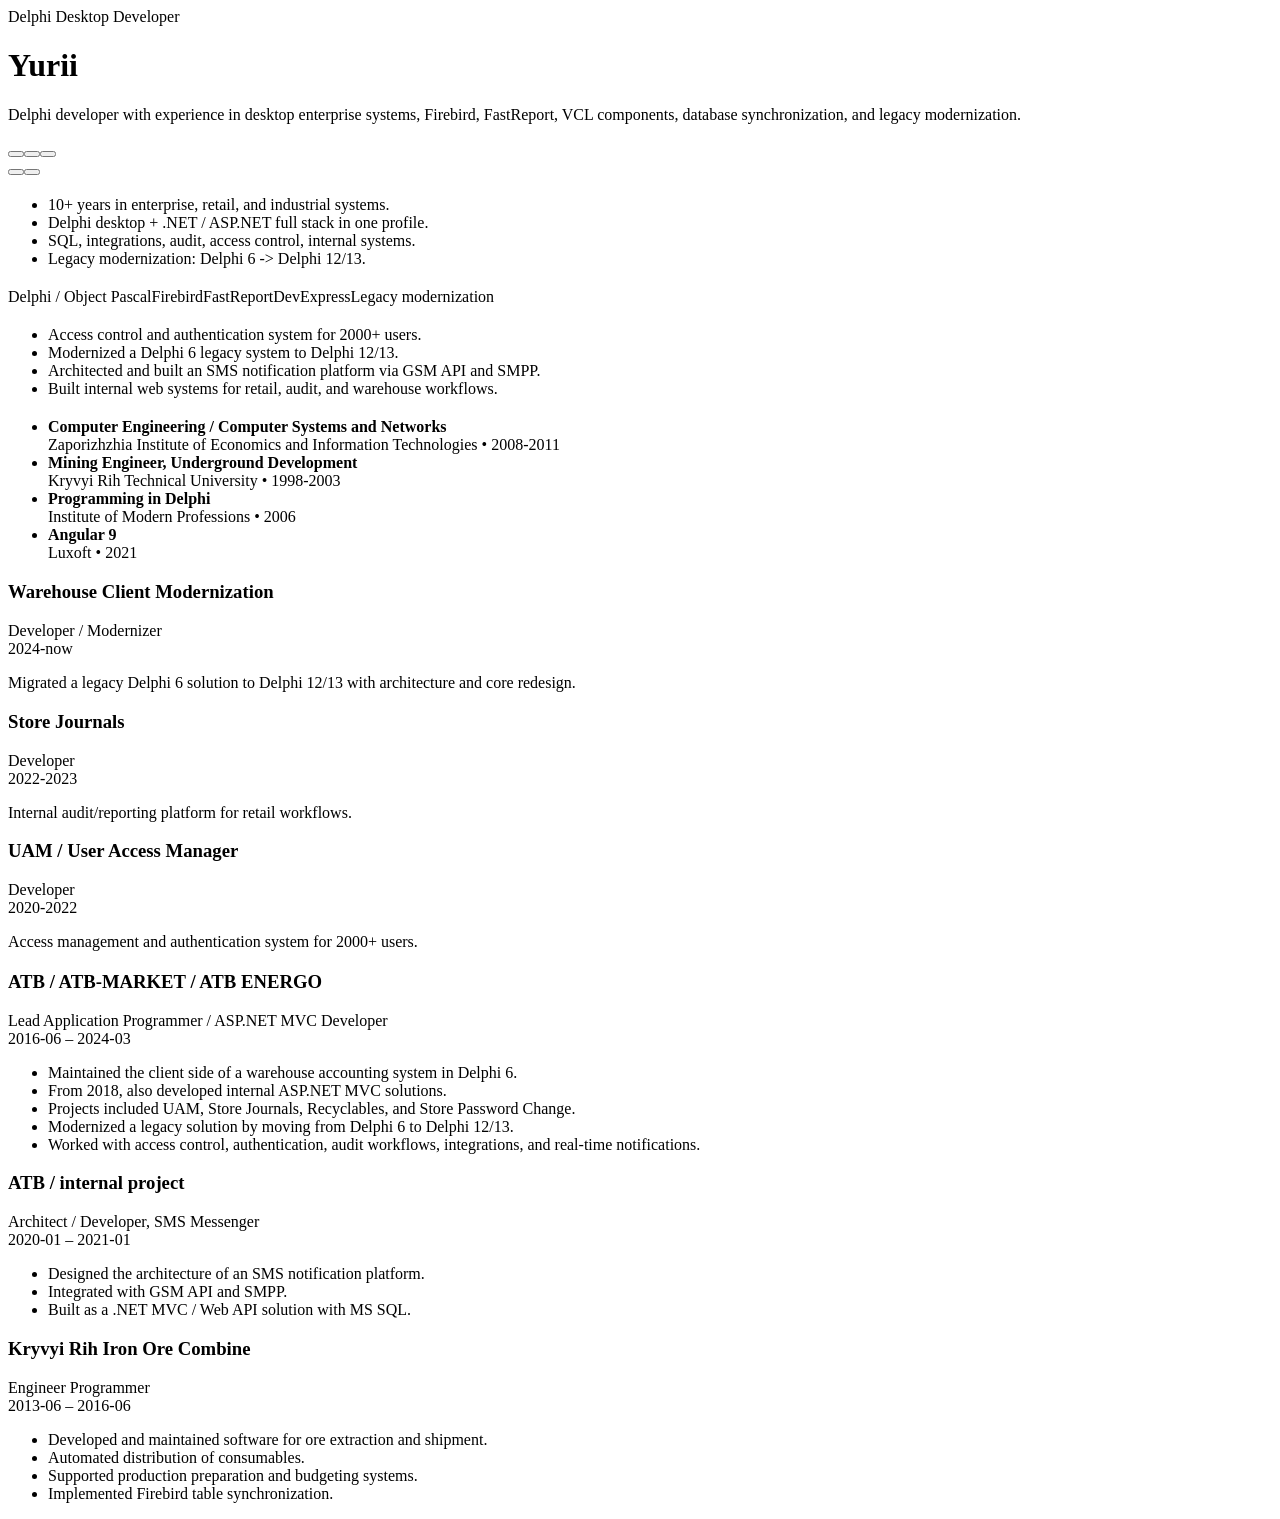
==== output/delphi/index.html @ 992f6698 "Add files via upload" ====
<!doctype html>
<html lang="en"><head><meta charset="utf-8"><meta name="viewport" content="width=device-width,initial-scale=1"><title>Yurii | Delphi Desktop Developer</title><link rel="stylesheet" href="../assets/css/site.css"></head>
<body data-target="delphi"><script>window.RESUME_DATA = {"profile": {"name": {"uk": "Юрій", "en": "Yurii"}, "titles": {"full": {"uk": "Full Stack / Enterprise Software Engineer", "en": "Full Stack / Enterprise Software Engineer"}, "dotnet": {"uk": ".NET / ASP.NET / Full Stack Developer", "en": ".NET / ASP.NET / Full Stack Developer"}, "delphi": {"uk": "Delphi Desktop Developer", "en": "Delphi Desktop Developer"}, "web": {"uk": "Full Stack / Software Engineer", "en": "Full Stack / Software Engineer"}}, "summary": {"full": {"uk": "Інженер ПЗ з сильним досвідом у Delphi, .NET, внутрішніх enterprise-системах, SQL, інтеграціях, модернізації legacy-коду та широкою кар'єрною історією в інженерних і виробничих ролях.", "en": "Software engineer with strong experience in Delphi, .NET, internal enterprise systems, SQL, integrations, legacy modernization, and a broader background across engineering and production roles."}, "dotnet": {"uk": ".NET / ASP.NET / full stack розробник з досвідом внутрішніх веб-систем, аутентифікації, доступів, audit-сценаріїв, real-time сповіщень, інтеграцій та enterprise backend-розробки.", "en": ".NET / ASP.NET / full stack developer with experience in internal web systems, authentication, access control, audit workflows, real-time notifications, integrations, and enterprise backend development."}, "delphi": {"uk": "Delphi-розробник з досвідом desktop enterprise-систем, Firebird, FastReport, VCL-компонентів, синхронізації БД та модернізації legacy-коду.", "en": "Delphi developer with experience in desktop enterprise systems, Firebird, FastReport, VCL components, database synchronization, and legacy modernization."}, "web": {"uk": "Full stack / software engineer з досвідом enterprise web і desktop систем, retail та industrial доменів, сильною SQL-базою, інтеграціями та modernize-підходом до legacy-архітектур.", "en": "Full stack / software engineer with experience in enterprise web and desktop systems, retail and industrial domains, strong SQL background, integrations, and a modernization-first approach to legacy architectures."}}, "sections": {"stack": {"uk": "Ключовий стек", "en": "Core stack"}, "strengths": {"uk": "Сильні сторони", "en": "Strengths"}, "summary_cards": {"uk": "Коротко", "en": "At a glance"}, "projects": {"uk": "Ключові проєкти", "en": "Key projects"}, "details": {"uk": "Деталі досвіду", "en": "Detailed experience"}, "education": {"uk": "Освіта", "en": "Education"}}, "ui": {"auto": {"uk": "Авто", "en": "Auto"}, "light": {"uk": "Світла", "en": "Light"}, "dark": {"uk": "Темна", "en": "Dark"}, "pdf": {"uk": "PDF", "en": "PDF"}, "word": {"uk": "Word", "en": "Word"}, "markdown": {"uk": "Markdown", "en": "Markdown"}, "full": {"uk": "Full", "en": "Full"}, "dotnet": {"uk": ".NET", "en": ".NET"}, "delphi": {"uk": "Delphi", "en": "Delphi"}, "web": {"uk": "Web", "en": "Web"}, "ua": {"uk": "Укр", "en": "UA"}, "en": {"uk": "Анг", "en": "EN"}, "details_anchor": {"uk": "Деталі нижче", "en": "Details below"}}}, "sections": {"stack": {"uk": "Ключовий стек", "en": "Core stack"}, "strengths": {"uk": "Сильні сторони", "en": "Strengths"}, "summary_cards": {"uk": "Коротко", "en": "At a glance"}, "projects": {"uk": "Ключові проєкти", "en": "Key projects"}, "details": {"uk": "Деталі досвіду", "en": "Detailed experience"}, "education": {"uk": "Освіта", "en": "Education"}}, "ui": {"auto": {"uk": "Авто", "en": "Auto"}, "light": {"uk": "Світла", "en": "Light"}, "dark": {"uk": "Темна", "en": "Dark"}, "pdf": {"uk": "PDF", "en": "PDF"}, "word": {"uk": "Word", "en": "Word"}, "markdown": {"uk": "Markdown", "en": "Markdown"}, "full": {"uk": "Full", "en": "Full"}, "dotnet": {"uk": ".NET", "en": ".NET"}, "delphi": {"uk": "Delphi", "en": "Delphi"}, "web": {"uk": "Web", "en": "Web"}, "ua": {"uk": "Укр", "en": "UA"}, "en": {"uk": "Анг", "en": "EN"}, "details_anchor": {"uk": "Деталі нижче", "en": "Details below"}}, "titleTextObj": {"uk": "Delphi Desktop Developer", "en": "Delphi Desktop Developer"}, "summaryTextObj": {"uk": "Delphi-розробник з досвідом desktop enterprise-систем, Firebird, FastReport, VCL-компонентів, синхронізації БД та модернізації legacy-коду.", "en": "Delphi developer with experience in desktop enterprise systems, Firebird, FastReport, VCL components, database synchronization, and legacy modernization."}};</script><script src="../assets/js/theme.js"></script><script src="../assets/js/i18n.js"></script>
<header class="wrap hero"><div class="hero-top"><div><div class="eyebrow" data-i18n-target-title>Delphi Desktop Developer</div><h1 data-i18n-name>Yurii</h1><p class="lead" data-i18n-summary>Delphi developer with experience in desktop enterprise systems, Firebird, FastReport, VCL components, database synchronization, and legacy modernization.</p></div><div class="controls"><div class="switch-row"><div class="mode-switch"><button data-theme-mode="auto"></button><button data-theme-mode="light"></button><button data-theme-mode="dark"></button></div><div class="lang-switch"><button data-lang="uk"></button><button data-lang="en"></button></div></div><div class="download-row"><a class="btn primary" href="./resume.pdf" data-i18n-btn-pdf></a><a class="btn" href="./resume.docx" data-i18n-btn-word></a><a class="btn" href="./resume.md" data-i18n-btn-markdown></a></div></div></div><nav class="profile-nav"><a href="../index.html" class="" data-i18n-nav-full></a><a href="../dotnet/index.html" class="" data-i18n-nav-dotnet></a><a href="../delphi/index.html" class="active" data-i18n-nav-delphi></a><a href="../web/index.html" class="" data-i18n-nav-web></a></nav></header><main class="wrap"><section class="summary-grid"><article class="card one-screen"><h2 data-i18n-section-summary_cards></h2><ul class="compact-list"><li data-uk="10+ років у enterprise, retail та industrial системах." data-en="10+ years in enterprise, retail, and industrial systems.">10+ years in enterprise, retail, and industrial systems.</li><li data-uk="Delphi desktop + .NET / ASP.NET full stack в одному профілі." data-en="Delphi desktop + .NET / ASP.NET full stack in one profile.">Delphi desktop + .NET / ASP.NET full stack in one profile.</li><li data-uk="SQL, інтеграції, audit, доступи, internal systems." data-en="SQL, integrations, audit, access control, internal systems.">SQL, integrations, audit, access control, internal systems.</li><li data-uk="Legacy modernization: Delphi 6 -> Delphi 12/13." data-en="Legacy modernization: Delphi 6 -> Delphi 12/13.">Legacy modernization: Delphi 6 -> Delphi 12/13.</li></ul><div class="hint" data-i18n-details-anchor></div></article><article class="card one-screen"><h2 data-i18n-section-stack></h2><div class="chips"><span>Delphi / Object Pascal</span><span>Firebird</span><span>FastReport</span><span>DevExpress</span><span>Legacy modernization</span></div></article><article class="card one-screen"><h2 data-i18n-section-strengths></h2><ul class="compact-list"><li data-uk="Система доступу та аутентифікації для 2000+ користувачів." data-en="Access control and authentication system for 2000+ users.">Access control and authentication system for 2000+ users.</li><li data-uk="Модернізація Delphi 6 legacy-системи до Delphi 12/13." data-en="Modernized a Delphi 6 legacy system to Delphi 12/13.">Modernized a Delphi 6 legacy system to Delphi 12/13.</li><li data-uk="Архітектура та розробка платформи SMS-сповіщень через GSM API та SMPP." data-en="Architected and built an SMS notification platform via GSM API and SMPP.">Architected and built an SMS notification platform via GSM API and SMPP.</li><li data-uk="Внутрішні web-системи для retail, audit та warehouse процесів." data-en="Built internal web systems for retail, audit, and warehouse workflows.">Built internal web systems for retail, audit, and warehouse workflows.</li></ul></article><article class="card one-screen"><h2 data-i18n-section-education></h2><ul class="compact-list"><li><strong data-uk="Комп'ютерна інженерія / Комп'ютерні системи та мережі" data-en="Computer Engineering / Computer Systems and Networks">Computer Engineering / Computer Systems and Networks</strong><br><span data-uk="Запорізький інститут економіки та інформаційних технологій" data-en="Zaporizhzhia Institute of Economics and Information Technologies">Zaporizhzhia Institute of Economics and Information Technologies</span><span class="muted"> • 2008-2011</span></li><li><strong data-uk="Гірничий інженер підземних розробок" data-en="Mining Engineer, Underground Development">Mining Engineer, Underground Development</strong><br><span data-uk="Криворізький технічний університет" data-en="Kryvyi Rih Technical University">Kryvyi Rih Technical University</span><span class="muted"> • 1998-2003</span></li><li><strong data-uk="Програмування в середовищі Delphi" data-en="Programming in Delphi">Programming in Delphi</strong><br><span data-uk="Інститут сучасних професій" data-en="Institute of Modern Professions">Institute of Modern Professions</span><span class="muted"> • 2006</span></li><li><strong data-uk="Angular 9" data-en="Angular 9">Angular 9</strong><br><span data-uk="Luxoft" data-en="Luxoft">Luxoft</span><span class="muted"> • 2021</span></li></ul></article></section><section class="card details-block"><h2 data-i18n-section-projects></h2><div class="project-grid"><article class="project"><h3 data-uk="Модернізація клієнта складського обліку" data-en="Warehouse Client Modernization">Warehouse Client Modernization</h3><div class="muted" data-uk="Розробник / modernizer" data-en="Developer / Modernizer">Developer / Modernizer</div><div class="muted">2024-now</div><p data-uk="Міграція legacy Delphi 6 рішення до Delphi 12/13 з переробкою архітектури та ядра." data-en="Migrated a legacy Delphi 6 solution to Delphi 12/13 with architecture and core redesign.">Migrated a legacy Delphi 6 solution to Delphi 12/13 with architecture and core redesign.</p></article><article class="project"><h3 data-uk="Журнали магазину" data-en="Store Journals">Store Journals</h3><div class="muted" data-uk="Розробник" data-en="Developer">Developer</div><div class="muted">2022-2023</div><p data-uk="Внутрішня audit/reporting платформа для retail-процесів." data-en="Internal audit/reporting platform for retail workflows.">Internal audit/reporting platform for retail workflows.</p></article><article class="project"><h3 data-uk="UAM / User Access Manager" data-en="UAM / User Access Manager">UAM / User Access Manager</h3><div class="muted" data-uk="Розробник" data-en="Developer">Developer</div><div class="muted">2020-2022</div><p data-uk="Система управління доступом та аутентифікацією для 2000+ користувачів." data-en="Access management and authentication system for 2000+ users.">Access management and authentication system for 2000+ users.</p></article></div></section><section class="card details-block"><h2 data-i18n-section-details></h2><article class="job"><div class="job-head"><div><h3 data-uk="АТБ / АТБ-МАРКЕТ / АТБ ЕНЕРГО" data-en="ATB / ATB-MARKET / ATB ENERGO">ATB / ATB-MARKET / ATB ENERGO</h3><div class="muted" data-uk="Провідний прикладний програміст / ASP.NET MVC розробник" data-en="Lead Application Programmer / ASP.NET MVC Developer">Lead Application Programmer / ASP.NET MVC Developer</div></div><div class="period">2016-06 – 2024-03</div></div><ul class="clean"><li data-uk="Супровід клієнтської частини системи складського обліку на Delphi 6." data-en="Maintained the client side of a warehouse accounting system in Delphi 6.">Maintained the client side of a warehouse accounting system in Delphi 6.</li><li data-uk="З 2018 року паралельно розробка внутрішніх ASP.NET MVC рішень." data-en="From 2018, also developed internal ASP.NET MVC solutions.">From 2018, also developed internal ASP.NET MVC solutions.</li><li data-uk="Проєкти: UAM, Журнали магазину, Вторсировина, зміна паролів магазину." data-en="Projects included UAM, Store Journals, Recyclables, and Store Password Change.">Projects included UAM, Store Journals, Recyclables, and Store Password Change.</li><li data-uk="Модернізація legacy-рішення: перехід з Delphi 6 на Delphi 12/13." data-en="Modernized a legacy solution by moving from Delphi 6 to Delphi 12/13.">Modernized a legacy solution by moving from Delphi 6 to Delphi 12/13.</li><li data-uk="Робота з доступом, аутентифікацією, audit-сценаріями, інтеграціями та real-time сповіщеннями." data-en="Worked with access control, authentication, audit workflows, integrations, and real-time notifications.">Worked with access control, authentication, audit workflows, integrations, and real-time notifications.</li></ul></article><article class="job"><div class="job-head"><div><h3 data-uk="АТБ / внутрішній проєкт" data-en="ATB / internal project">ATB / internal project</h3><div class="muted" data-uk="Архітектор / розробник SMS Messenger" data-en="Architect / Developer, SMS Messenger">Architect / Developer, SMS Messenger</div></div><div class="period">2020-01 – 2021-01</div></div><ul class="clean"><li data-uk="Проєктування архітектури платформи SMS-сповіщень." data-en="Designed the architecture of an SMS notification platform.">Designed the architecture of an SMS notification platform.</li><li data-uk="Інтеграція через GSM API та SMPP." data-en="Integrated with GSM API and SMPP.">Integrated with GSM API and SMPP.</li><li data-uk="Веб-рішення на .NET MVC / Web API з MS SQL." data-en="Built as a .NET MVC / Web API solution with MS SQL.">Built as a .NET MVC / Web API solution with MS SQL.</li></ul></article><article class="job"><div class="job-head"><div><h3 data-uk="Криворізький Залізорудний Комбінат" data-en="Kryvyi Rih Iron Ore Combine">Kryvyi Rih Iron Ore Combine</h3><div class="muted" data-uk="Інженер-програміст" data-en="Engineer Programmer">Engineer Programmer</div></div><div class="period">2013-06 – 2016-06</div></div><ul class="clean"><li data-uk="Розробка та супровід ПЗ для видобутку і відвантаження руди." data-en="Developed and maintained software for ore extraction and shipment.">Developed and maintained software for ore extraction and shipment.</li><li data-uk="Автоматизація видачі витратних матеріалів." data-en="Automated distribution of consumables.">Automated distribution of consumables.</li><li data-uk="Підтримка систем підготовки виробництва та бюджетних процесів." data-en="Supported production preparation and budgeting systems.">Supported production preparation and budgeting systems.</li><li data-uk="Синхронізація таблиць Firebird." data-en="Implemented Firebird table synchronization.">Implemented Firebird table synchronization.</li></ul></article></section></main></body></html>
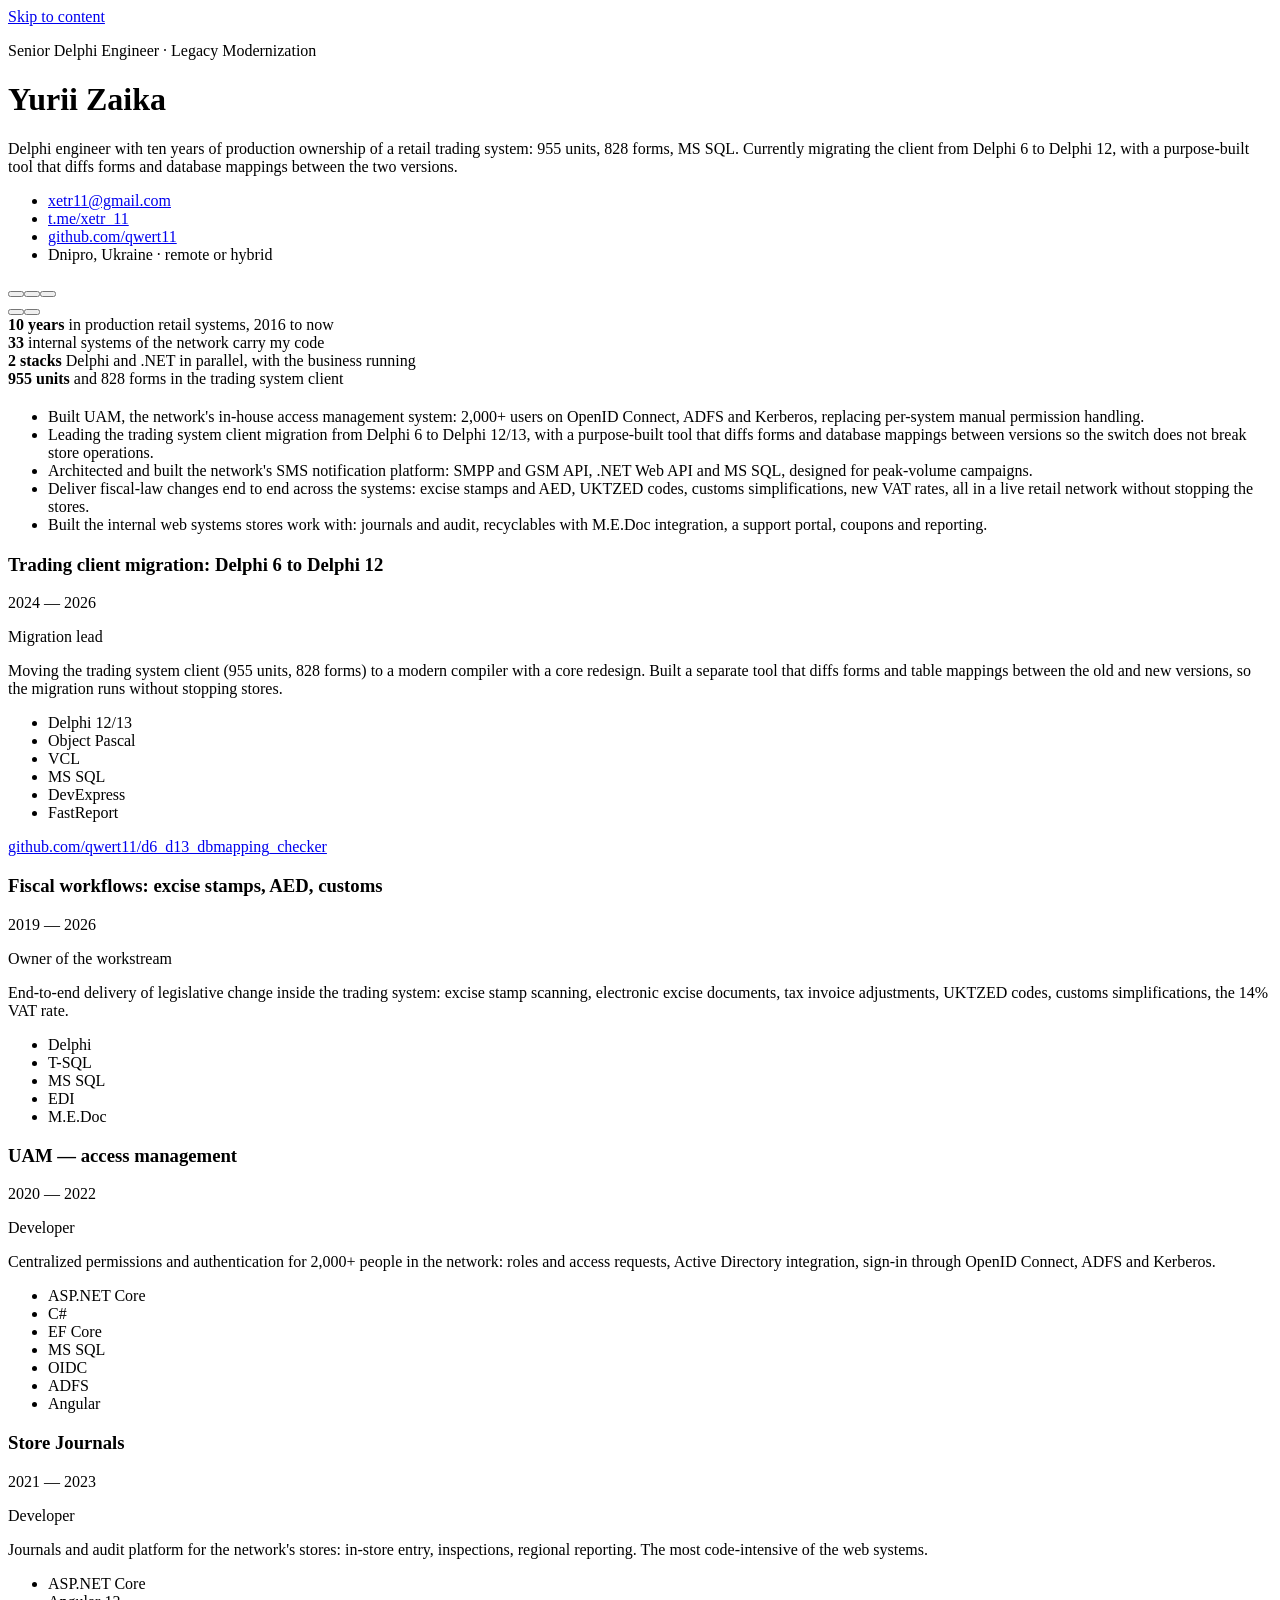
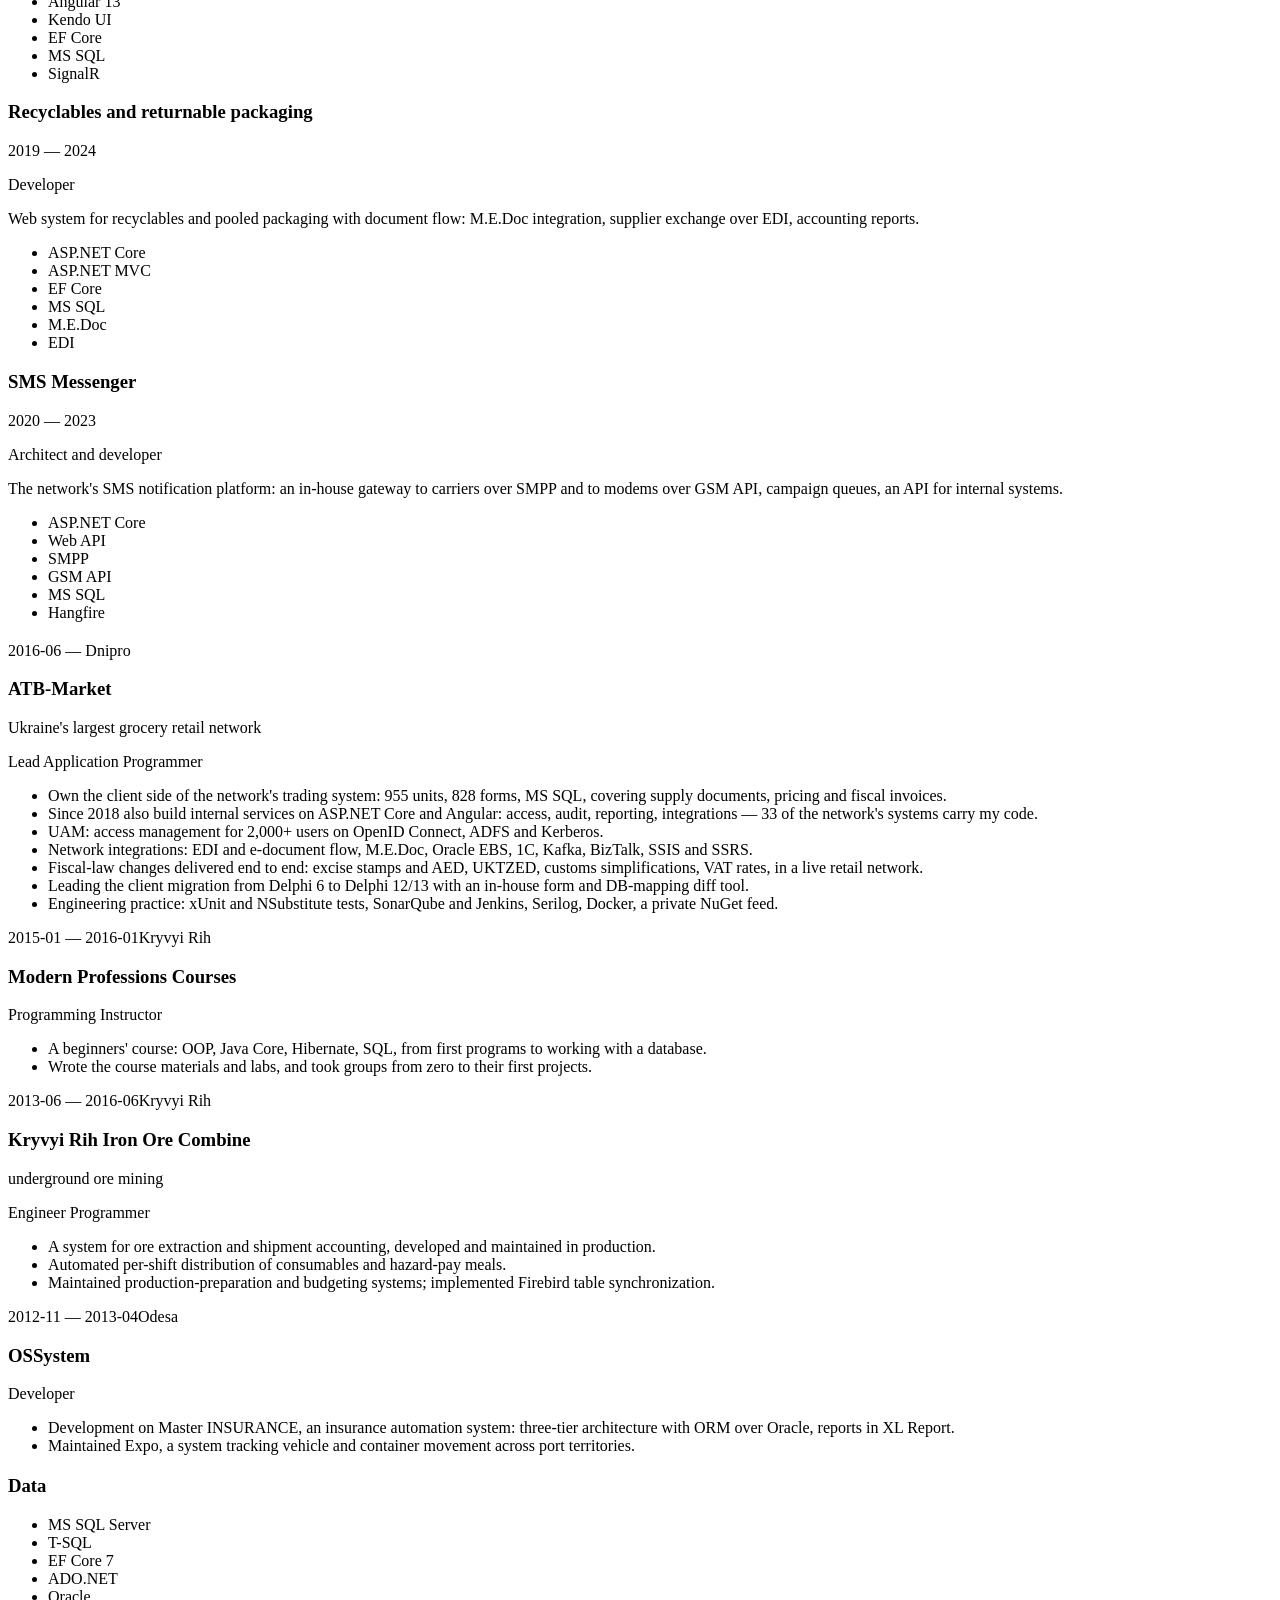
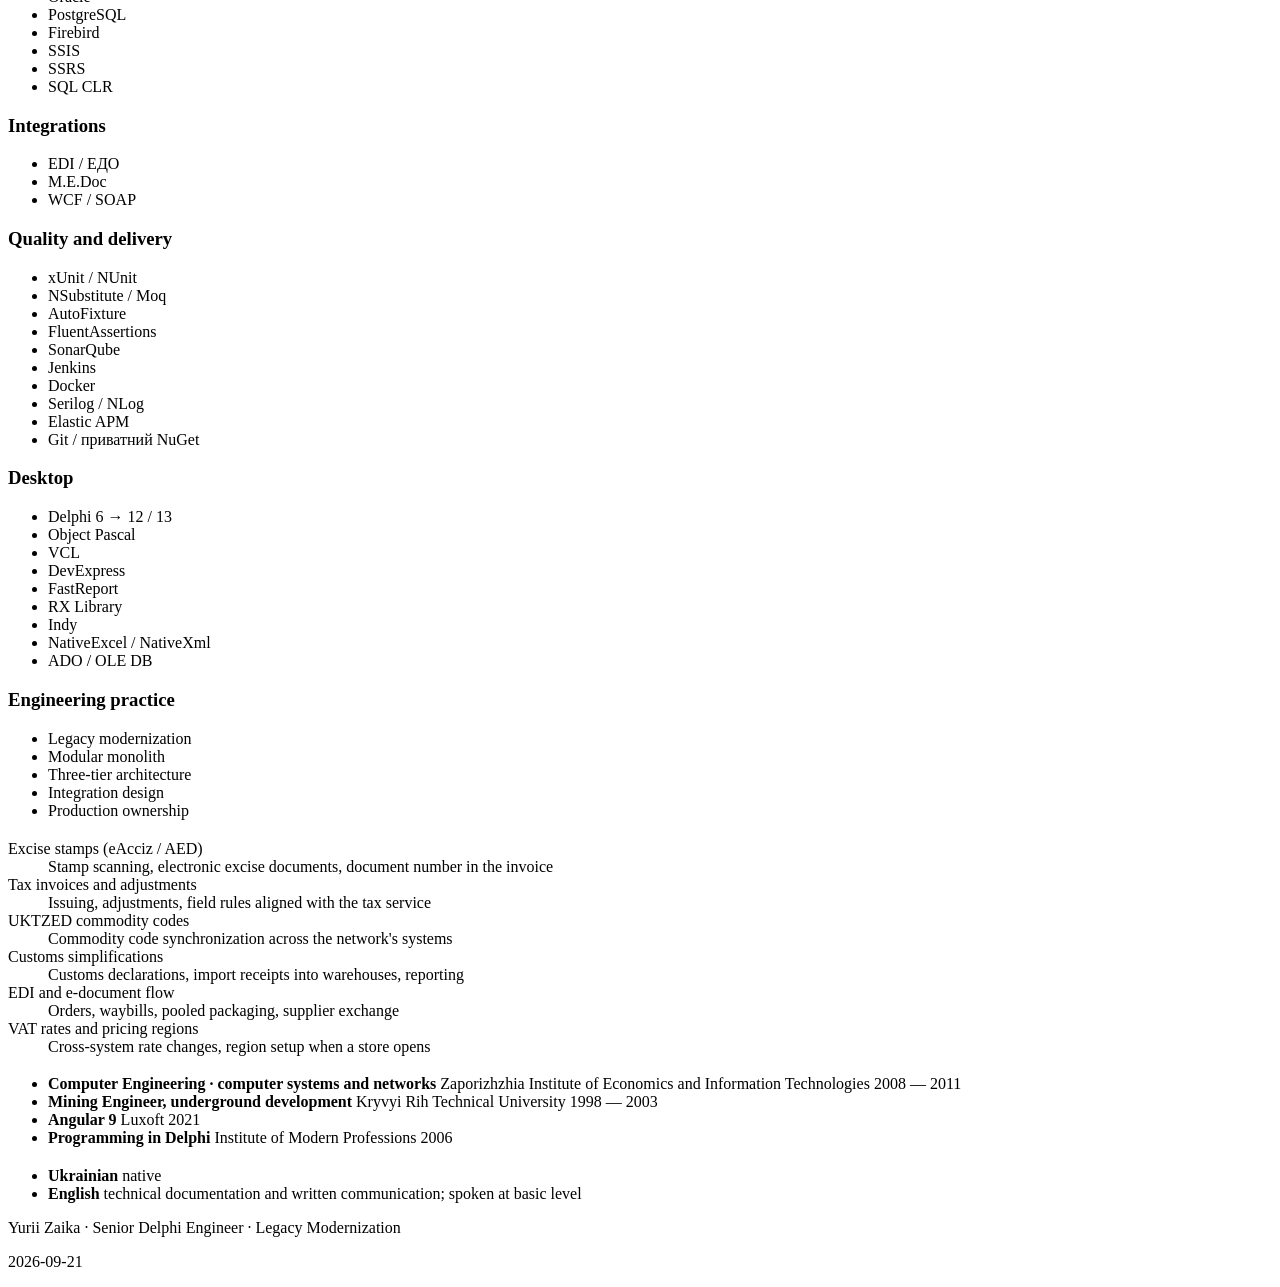
==== commit 0e1418c4: "Резюме: контакты, реальный стек, домен, новая вёрстка Содержание: - контакты (почта, телеграм, githu" ====
--- a/output/delphi/index.html
+++ b/output/delphi/index.html
@@ -1,4 +1,305 @@
 <!doctype html>
-<html lang="en"><head><meta charset="utf-8"><meta name="viewport" content="width=device-width,initial-scale=1"><title>Yurii | Delphi Desktop Developer</title><link rel="stylesheet" href="../assets/css/site.css"></head>
-<body data-target="delphi"><script>window.RESUME_DATA = {"profile": {"name": {"uk": "Юрій", "en": "Yurii"}, "titles": {"full": {"uk": "Full Stack / Enterprise Software Engineer", "en": "Full Stack / Enterprise Software Engineer"}, "dotnet": {"uk": ".NET / ASP.NET / Full Stack Developer", "en": ".NET / ASP.NET / Full Stack Developer"}, "delphi": {"uk": "Delphi Desktop Developer", "en": "Delphi Desktop Developer"}, "web": {"uk": "Full Stack / Software Engineer", "en": "Full Stack / Software Engineer"}}, "summary": {"full": {"uk": "Інженер ПЗ з сильним досвідом у Delphi, .NET, внутрішніх enterprise-системах, SQL, інтеграціях, модернізації legacy-коду та широкою кар'єрною історією в інженерних і виробничих ролях.", "en": "Software engineer with strong experience in Delphi, .NET, internal enterprise systems, SQL, integrations, legacy modernization, and a broader background across engineering and production roles."}, "dotnet": {"uk": ".NET / ASP.NET / full stack розробник з досвідом внутрішніх веб-систем, аутентифікації, доступів, audit-сценаріїв, real-time сповіщень, інтеграцій та enterprise backend-розробки.", "en": ".NET / ASP.NET / full stack developer with experience in internal web systems, authentication, access control, audit workflows, real-time notifications, integrations, and enterprise backend development."}, "delphi": {"uk": "Delphi-розробник з досвідом desktop enterprise-систем, Firebird, FastReport, VCL-компонентів, синхронізації БД та модернізації legacy-коду.", "en": "Delphi developer with experience in desktop enterprise systems, Firebird, FastReport, VCL components, database synchronization, and legacy modernization."}, "web": {"uk": "Full stack / software engineer з досвідом enterprise web і desktop систем, retail та industrial доменів, сильною SQL-базою, інтеграціями та modernize-підходом до legacy-архітектур.", "en": "Full stack / software engineer with experience in enterprise web and desktop systems, retail and industrial domains, strong SQL background, integrations, and a modernization-first approach to legacy architectures."}}, "sections": {"stack": {"uk": "Ключовий стек", "en": "Core stack"}, "strengths": {"uk": "Сильні сторони", "en": "Strengths"}, "summary_cards": {"uk": "Коротко", "en": "At a glance"}, "projects": {"uk": "Ключові проєкти", "en": "Key projects"}, "details": {"uk": "Деталі досвіду", "en": "Detailed experience"}, "education": {"uk": "Освіта", "en": "Education"}}, "ui": {"auto": {"uk": "Авто", "en": "Auto"}, "light": {"uk": "Світла", "en": "Light"}, "dark": {"uk": "Темна", "en": "Dark"}, "pdf": {"uk": "PDF", "en": "PDF"}, "word": {"uk": "Word", "en": "Word"}, "markdown": {"uk": "Markdown", "en": "Markdown"}, "full": {"uk": "Full", "en": "Full"}, "dotnet": {"uk": ".NET", "en": ".NET"}, "delphi": {"uk": "Delphi", "en": "Delphi"}, "web": {"uk": "Web", "en": "Web"}, "ua": {"uk": "Укр", "en": "UA"}, "en": {"uk": "Анг", "en": "EN"}, "details_anchor": {"uk": "Деталі нижче", "en": "Details below"}}}, "sections": {"stack": {"uk": "Ключовий стек", "en": "Core stack"}, "strengths": {"uk": "Сильні сторони", "en": "Strengths"}, "summary_cards": {"uk": "Коротко", "en": "At a glance"}, "projects": {"uk": "Ключові проєкти", "en": "Key projects"}, "details": {"uk": "Деталі досвіду", "en": "Detailed experience"}, "education": {"uk": "Освіта", "en": "Education"}}, "ui": {"auto": {"uk": "Авто", "en": "Auto"}, "light": {"uk": "Світла", "en": "Light"}, "dark": {"uk": "Темна", "en": "Dark"}, "pdf": {"uk": "PDF", "en": "PDF"}, "word": {"uk": "Word", "en": "Word"}, "markdown": {"uk": "Markdown", "en": "Markdown"}, "full": {"uk": "Full", "en": "Full"}, "dotnet": {"uk": ".NET", "en": ".NET"}, "delphi": {"uk": "Delphi", "en": "Delphi"}, "web": {"uk": "Web", "en": "Web"}, "ua": {"uk": "Укр", "en": "UA"}, "en": {"uk": "Анг", "en": "EN"}, "details_anchor": {"uk": "Деталі нижче", "en": "Details below"}}, "titleTextObj": {"uk": "Delphi Desktop Developer", "en": "Delphi Desktop Developer"}, "summaryTextObj": {"uk": "Delphi-розробник з досвідом desktop enterprise-систем, Firebird, FastReport, VCL-компонентів, синхронізації БД та модернізації legacy-коду.", "en": "Delphi developer with experience in desktop enterprise systems, Firebird, FastReport, VCL components, database synchronization, and legacy modernization."}};</script><script src="../assets/js/theme.js"></script><script src="../assets/js/i18n.js"></script>
-<header class="wrap hero"><div class="hero-top"><div><div class="eyebrow" data-i18n-target-title>Delphi Desktop Developer</div><h1 data-i18n-name>Yurii</h1><p class="lead" data-i18n-summary>Delphi developer with experience in desktop enterprise systems, Firebird, FastReport, VCL components, database synchronization, and legacy modernization.</p></div><div class="controls"><div class="switch-row"><div class="mode-switch"><button data-theme-mode="auto"></button><button data-theme-mode="light"></button><button data-theme-mode="dark"></button></div><div class="lang-switch"><button data-lang="uk"></button><button data-lang="en"></button></div></div><div class="download-row"><a class="btn primary" href="./resume.pdf" data-i18n-btn-pdf></a><a class="btn" href="./resume.docx" data-i18n-btn-word></a><a class="btn" href="./resume.md" data-i18n-btn-markdown></a></div></div></div><nav class="profile-nav"><a href="../index.html" class="" data-i18n-nav-full></a><a href="../dotnet/index.html" class="" data-i18n-nav-dotnet></a><a href="../delphi/index.html" class="active" data-i18n-nav-delphi></a><a href="../web/index.html" class="" data-i18n-nav-web></a></nav></header><main class="wrap"><section class="summary-grid"><article class="card one-screen"><h2 data-i18n-section-summary_cards></h2><ul class="compact-list"><li data-uk="10+ років у enterprise, retail та industrial системах." data-en="10+ years in enterprise, retail, and industrial systems.">10+ years in enterprise, retail, and industrial systems.</li><li data-uk="Delphi desktop + .NET / ASP.NET full stack в одному профілі." data-en="Delphi desktop + .NET / ASP.NET full stack in one profile.">Delphi desktop + .NET / ASP.NET full stack in one profile.</li><li data-uk="SQL, інтеграції, audit, доступи, internal systems." data-en="SQL, integrations, audit, access control, internal systems.">SQL, integrations, audit, access control, internal systems.</li><li data-uk="Legacy modernization: Delphi 6 -> Delphi 12/13." data-en="Legacy modernization: Delphi 6 -> Delphi 12/13.">Legacy modernization: Delphi 6 -> Delphi 12/13.</li></ul><div class="hint" data-i18n-details-anchor></div></article><article class="card one-screen"><h2 data-i18n-section-stack></h2><div class="chips"><span>Delphi / Object Pascal</span><span>Firebird</span><span>FastReport</span><span>DevExpress</span><span>Legacy modernization</span></div></article><article class="card one-screen"><h2 data-i18n-section-strengths></h2><ul class="compact-list"><li data-uk="Система доступу та аутентифікації для 2000+ користувачів." data-en="Access control and authentication system for 2000+ users.">Access control and authentication system for 2000+ users.</li><li data-uk="Модернізація Delphi 6 legacy-системи до Delphi 12/13." data-en="Modernized a Delphi 6 legacy system to Delphi 12/13.">Modernized a Delphi 6 legacy system to Delphi 12/13.</li><li data-uk="Архітектура та розробка платформи SMS-сповіщень через GSM API та SMPP." data-en="Architected and built an SMS notification platform via GSM API and SMPP.">Architected and built an SMS notification platform via GSM API and SMPP.</li><li data-uk="Внутрішні web-системи для retail, audit та warehouse процесів." data-en="Built internal web systems for retail, audit, and warehouse workflows.">Built internal web systems for retail, audit, and warehouse workflows.</li></ul></article><article class="card one-screen"><h2 data-i18n-section-education></h2><ul class="compact-list"><li><strong data-uk="Комп'ютерна інженерія / Комп'ютерні системи та мережі" data-en="Computer Engineering / Computer Systems and Networks">Computer Engineering / Computer Systems and Networks</strong><br><span data-uk="Запорізький інститут економіки та інформаційних технологій" data-en="Zaporizhzhia Institute of Economics and Information Technologies">Zaporizhzhia Institute of Economics and Information Technologies</span><span class="muted"> • 2008-2011</span></li><li><strong data-uk="Гірничий інженер підземних розробок" data-en="Mining Engineer, Underground Development">Mining Engineer, Underground Development</strong><br><span data-uk="Криворізький технічний університет" data-en="Kryvyi Rih Technical University">Kryvyi Rih Technical University</span><span class="muted"> • 1998-2003</span></li><li><strong data-uk="Програмування в середовищі Delphi" data-en="Programming in Delphi">Programming in Delphi</strong><br><span data-uk="Інститут сучасних професій" data-en="Institute of Modern Professions">Institute of Modern Professions</span><span class="muted"> • 2006</span></li><li><strong data-uk="Angular 9" data-en="Angular 9">Angular 9</strong><br><span data-uk="Luxoft" data-en="Luxoft">Luxoft</span><span class="muted"> • 2021</span></li></ul></article></section><section class="card details-block"><h2 data-i18n-section-projects></h2><div class="project-grid"><article class="project"><h3 data-uk="Модернізація клієнта складського обліку" data-en="Warehouse Client Modernization">Warehouse Client Modernization</h3><div class="muted" data-uk="Розробник / modernizer" data-en="Developer / Modernizer">Developer / Modernizer</div><div class="muted">2024-now</div><p data-uk="Міграція legacy Delphi 6 рішення до Delphi 12/13 з переробкою архітектури та ядра." data-en="Migrated a legacy Delphi 6 solution to Delphi 12/13 with architecture and core redesign.">Migrated a legacy Delphi 6 solution to Delphi 12/13 with architecture and core redesign.</p></article><article class="project"><h3 data-uk="Журнали магазину" data-en="Store Journals">Store Journals</h3><div class="muted" data-uk="Розробник" data-en="Developer">Developer</div><div class="muted">2022-2023</div><p data-uk="Внутрішня audit/reporting платформа для retail-процесів." data-en="Internal audit/reporting platform for retail workflows.">Internal audit/reporting platform for retail workflows.</p></article><article class="project"><h3 data-uk="UAM / User Access Manager" data-en="UAM / User Access Manager">UAM / User Access Manager</h3><div class="muted" data-uk="Розробник" data-en="Developer">Developer</div><div class="muted">2020-2022</div><p data-uk="Система управління доступом та аутентифікацією для 2000+ користувачів." data-en="Access management and authentication system for 2000+ users.">Access management and authentication system for 2000+ users.</p></article></div></section><section class="card details-block"><h2 data-i18n-section-details></h2><article class="job"><div class="job-head"><div><h3 data-uk="АТБ / АТБ-МАРКЕТ / АТБ ЕНЕРГО" data-en="ATB / ATB-MARKET / ATB ENERGO">ATB / ATB-MARKET / ATB ENERGO</h3><div class="muted" data-uk="Провідний прикладний програміст / ASP.NET MVC розробник" data-en="Lead Application Programmer / ASP.NET MVC Developer">Lead Application Programmer / ASP.NET MVC Developer</div></div><div class="period">2016-06 – 2024-03</div></div><ul class="clean"><li data-uk="Супровід клієнтської частини системи складського обліку на Delphi 6." data-en="Maintained the client side of a warehouse accounting system in Delphi 6.">Maintained the client side of a warehouse accounting system in Delphi 6.</li><li data-uk="З 2018 року паралельно розробка внутрішніх ASP.NET MVC рішень." data-en="From 2018, also developed internal ASP.NET MVC solutions.">From 2018, also developed internal ASP.NET MVC solutions.</li><li data-uk="Проєкти: UAM, Журнали магазину, Вторсировина, зміна паролів магазину." data-en="Projects included UAM, Store Journals, Recyclables, and Store Password Change.">Projects included UAM, Store Journals, Recyclables, and Store Password Change.</li><li data-uk="Модернізація legacy-рішення: перехід з Delphi 6 на Delphi 12/13." data-en="Modernized a legacy solution by moving from Delphi 6 to Delphi 12/13.">Modernized a legacy solution by moving from Delphi 6 to Delphi 12/13.</li><li data-uk="Робота з доступом, аутентифікацією, audit-сценаріями, інтеграціями та real-time сповіщеннями." data-en="Worked with access control, authentication, audit workflows, integrations, and real-time notifications.">Worked with access control, authentication, audit workflows, integrations, and real-time notifications.</li></ul></article><article class="job"><div class="job-head"><div><h3 data-uk="АТБ / внутрішній проєкт" data-en="ATB / internal project">ATB / internal project</h3><div class="muted" data-uk="Архітектор / розробник SMS Messenger" data-en="Architect / Developer, SMS Messenger">Architect / Developer, SMS Messenger</div></div><div class="period">2020-01 – 2021-01</div></div><ul class="clean"><li data-uk="Проєктування архітектури платформи SMS-сповіщень." data-en="Designed the architecture of an SMS notification platform.">Designed the architecture of an SMS notification platform.</li><li data-uk="Інтеграція через GSM API та SMPP." data-en="Integrated with GSM API and SMPP.">Integrated with GSM API and SMPP.</li><li data-uk="Веб-рішення на .NET MVC / Web API з MS SQL." data-en="Built as a .NET MVC / Web API solution with MS SQL.">Built as a .NET MVC / Web API solution with MS SQL.</li></ul></article><article class="job"><div class="job-head"><div><h3 data-uk="Криворізький Залізорудний Комбінат" data-en="Kryvyi Rih Iron Ore Combine">Kryvyi Rih Iron Ore Combine</h3><div class="muted" data-uk="Інженер-програміст" data-en="Engineer Programmer">Engineer Programmer</div></div><div class="period">2013-06 – 2016-06</div></div><ul class="clean"><li data-uk="Розробка та супровід ПЗ для видобутку і відвантаження руди." data-en="Developed and maintained software for ore extraction and shipment.">Developed and maintained software for ore extraction and shipment.</li><li data-uk="Автоматизація видачі витратних матеріалів." data-en="Automated distribution of consumables.">Automated distribution of consumables.</li><li data-uk="Підтримка систем підготовки виробництва та бюджетних процесів." data-en="Supported production preparation and budgeting systems.">Supported production preparation and budgeting systems.</li><li data-uk="Синхронізація таблиць Firebird." data-en="Implemented Firebird table synchronization.">Implemented Firebird table synchronization.</li></ul></article></section></main></body></html>+<html lang="en">
+<head>
+<meta charset="utf-8">
+<meta name="viewport" content="width=device-width,initial-scale=1">
+<title>Yurii Zaika — Senior Delphi Engineer · Legacy Modernization</title>
+<meta name="description" content="Delphi engineer with ten years of production ownership of a retail trading system: 955 units, 828 forms, MS SQL. Currently migrating the client from Delphi 6 to Delphi 12, with a purpose-built tool that diffs forms and database mappings between the two versions.">
+<link rel="preconnect" href="https://fonts.googleapis.com">
+<link rel="preconnect" href="https://fonts.gstatic.com" crossorigin>
+<link rel="stylesheet" href="https://fonts.googleapis.com/css2?family=Instrument+Sans:wght@400;500;600&family=Instrument+Serif:ital@0;1&family=JetBrains+Mono:wght@400;500&display=swap">
+<link rel="stylesheet" href="../assets/css/site.css">
+</head>
+<body data-target="delphi">
+<script>window.RESUME_DATA = {"profile": {"name": {"uk": "Юрій Заїка", "en": "Yurii Zaika"}, "location": {"uk": "Дніпро, Україна · віддалено або гібрид", "en": "Dnipro, Ukraine · remote or hybrid"}, "titles": {"full": {"uk": "Провідний інженер ПЗ · .NET та Delphi", "en": "Lead Software Engineer · .NET & Delphi"}, "dotnet": {"uk": "Senior .NET інженер", "en": "Senior .NET Engineer"}, "delphi": {"uk": "Senior Delphi інженер · модернізація legacy", "en": "Senior Delphi Engineer · Legacy Modernization"}, "web": {"uk": "Full Stack інженер · .NET та Angular", "en": "Full Stack Engineer · .NET & Angular"}}, "summary": {"full": {"uk": "Десять років усередині ядра однієї роздрібної мережі: торгова система на Delphi, якою щодня працюють магазини, і сервіси на ASP.NET Core, що поступово забирають її функції. Доступи для 2000+ користувачів, фіскальні та EDI-інтеграції, міграція клієнта з Delphi 6 на Delphi 12.", "en": "Ten years inside the core systems of one retail network: a Delphi trading platform that stores run on daily, and ASP.NET Core services that keep taking over its functions. Access control for 2,000+ users, fiscal and EDI integrations, and an ongoing Delphi 6 to Delphi 12 client migration."}, "dotnet": {"uk": "Senior .NET інженер: ASP.NET Core та Web API на .NET 7, EF Core і T-SQL, інтеграції з Kafka, EDI, M.E.Doc та Oracle EBS, аутентифікація через OIDC, ADFS і Kerberos. Власна система керування доступом на 2000+ користувачів.", "en": "Senior .NET engineer: ASP.NET Core and Web API on .NET 7, EF Core and T-SQL, integrations over Kafka, EDI, M.E.Doc and Oracle EBS, authentication through OIDC, ADFS and Kerberos. Built the in-house access management system used by 2,000+ people."}, "delphi": {"uk": "Delphi-інженер із десятирічним досвідом супроводу торгової системи у продакшені: 955 модулів, 828 форм, MS SQL. Веду міграцію клієнта з Delphi 6 на Delphi 12 і написав інструмент звіряння форм та мапінгу БД між версіями.", "en": "Delphi engineer with ten years of production ownership of a retail trading system: 955 units, 828 forms, MS SQL. Currently migrating the client from Delphi 6 to Delphi 12, with a purpose-built tool that diffs forms and database mappings between the two versions."}, "web": {"uk": "Full stack інженер: ASP.NET Core та Web API на бекенді, Angular 13 з Kendo UI і Razor на фронті, real-time через SignalR. Внутрішні системи для роздрібної мережі — доступи, аудит, звітність, інтеграції.", "en": "Full stack engineer: ASP.NET Core and Web API on the back end, Angular 13 with Kendo UI and Razor on the front, real-time over SignalR. Internal systems for a retail network: access control, audit, reporting, integrations."}}, "contacts": [{"id": "email", "label": "xetr11@gmail.com", "href": "mailto:xetr11@gmail.com"}, {"id": "telegram", "label": "t.me/xetr_11", "href": "https://t.me/xetr_11"}, {"id": "github", "label": "github.com/qwert11", "href": "https://github.com/qwert11"}], "metrics": [{"value": "10", "unit": {"uk": "років", "en": "years"}, "label": {"uk": "у виробничих системах роздрібу, з 2016 і донині", "en": "in production retail systems, 2016 to now"}, "tags": ["full", "dotnet", "delphi", "web"]}, {"value": "2 000+", "unit": {"uk": "", "en": ""}, "label": {"uk": "користувачів у системі доступів, яку я побудував", "en": "users on the access system I built"}, "tags": ["full", "dotnet", "web"]}, {"value": "33", "unit": {"uk": "", "en": ""}, "label": {"uk": "внутрішні системи мережі, у яких є мій код", "en": "internal systems of the network carry my code"}, "tags": ["full", "dotnet", "delphi", "web"]}, {"value": "2", "unit": {"uk": "стеки", "en": "stacks"}, "label": {"uk": "Delphi і .NET — паралельно, без зупинки бізнесу", "en": "Delphi and .NET in parallel, with the business running"}, "tags": ["full", "delphi"]}, {"value": "955", "unit": {"uk": "модулів", "en": "units"}, "label": {"uk": "і 828 форм у клієнті торгової системи", "en": "and 828 forms in the trading system client"}, "tags": ["delphi"]}, {"value": ".NET 7", "unit": {"uk": "", "en": ""}, "label": {"uk": "основна платформа сервісів; ще 3.1, 5 і 6 у супроводі", "en": "the main service platform; 3.1, 5 and 6 also in support"}, "tags": ["dotnet", "web"]}], "sections": {"stack": {"uk": "Стек", "en": "Stack"}, "strengths": {"uk": "Що я зробив", "en": "What I delivered"}, "summary_cards": {"uk": "Коротко", "en": "At a glance"}, "projects": {"uk": "Ключові проєкти", "en": "Key projects"}, "details": {"uk": "Досвід", "en": "Experience"}, "education": {"uk": "Освіта та сертифікати", "en": "Education and certificates"}, "domain": {"uk": "Предметна область", "en": "Domain knowledge"}, "languages": {"uk": "Мови", "en": "Languages"}}, "ui": {"auto": {"uk": "Авто", "en": "Auto"}, "light": {"uk": "Світла", "en": "Light"}, "dark": {"uk": "Темна", "en": "Dark"}, "pdf": {"uk": "PDF", "en": "PDF"}, "word": {"uk": "Word", "en": "Word"}, "markdown": {"uk": "Markdown", "en": "Markdown"}, "full": {"uk": "Все", "en": "Full"}, "dotnet": {"uk": ".NET", "en": ".NET"}, "delphi": {"uk": "Delphi", "en": "Delphi"}, "web": {"uk": "Web", "en": "Web"}, "ua": {"uk": "Укр", "en": "UA"}, "en": {"uk": "Анг", "en": "EN"}, "details_anchor": {"uk": "Деталі нижче", "en": "Details below"}, "present": {"uk": "донині", "en": "present"}, "profiles_hint": {"uk": "Профіль резюме", "en": "Resume profile"}}}, "sections": {"stack": {"uk": "Стек", "en": "Stack"}, "strengths": {"uk": "Що я зробив", "en": "What I delivered"}, "summary_cards": {"uk": "Коротко", "en": "At a glance"}, "projects": {"uk": "Ключові проєкти", "en": "Key projects"}, "details": {"uk": "Досвід", "en": "Experience"}, "education": {"uk": "Освіта та сертифікати", "en": "Education and certificates"}, "domain": {"uk": "Предметна область", "en": "Domain knowledge"}, "languages": {"uk": "Мови", "en": "Languages"}}, "ui": {"auto": {"uk": "Авто", "en": "Auto"}, "light": {"uk": "Світла", "en": "Light"}, "dark": {"uk": "Темна", "en": "Dark"}, "pdf": {"uk": "PDF", "en": "PDF"}, "word": {"uk": "Word", "en": "Word"}, "markdown": {"uk": "Markdown", "en": "Markdown"}, "full": {"uk": "Все", "en": "Full"}, "dotnet": {"uk": ".NET", "en": ".NET"}, "delphi": {"uk": "Delphi", "en": "Delphi"}, "web": {"uk": "Web", "en": "Web"}, "ua": {"uk": "Укр", "en": "UA"}, "en": {"uk": "Анг", "en": "EN"}, "details_anchor": {"uk": "Деталі нижче", "en": "Details below"}, "present": {"uk": "донині", "en": "present"}, "profiles_hint": {"uk": "Профіль резюме", "en": "Resume profile"}}, "titleTextObj": {"uk": "Senior Delphi інженер · модернізація legacy", "en": "Senior Delphi Engineer · Legacy Modernization"}, "summaryTextObj": {"uk": "Delphi-інженер із десятирічним досвідом супроводу торгової системи у продакшені: 955 модулів, 828 форм, MS SQL. Веду міграцію клієнта з Delphi 6 на Delphi 12 і написав інструмент звіряння форм та мапінгу БД між версіями.", "en": "Delphi engineer with ten years of production ownership of a retail trading system: 955 units, 828 forms, MS SQL. Currently migrating the client from Delphi 6 to Delphi 12, with a purpose-built tool that diffs forms and database mappings between the two versions."}};</script>
+<script src="../assets/js/theme.js"></script>
+
+<a class="skip" href="#main">Skip to content</a>
+
+<header class="hero">
+  <div class="wrap">
+    <div class="hero-grid">
+      <div class="hero-main">
+        <p class="eyebrow" data-i18n-target-title>Senior Delphi Engineer · Legacy Modernization</p>
+        <h1 data-i18n-name>Yurii Zaika</h1>
+        <p class="lead" data-i18n-summary>Delphi engineer with ten years of production ownership of a retail trading system: 955 units, 828 forms, MS SQL. Currently migrating the client from Delphi 6 to Delphi 12, with a purpose-built tool that diffs forms and database mappings between the two versions.</p>
+        <ul class="contacts">
+          <li><a href="mailto:xetr11@gmail.com">xetr11@gmail.com</a></li>
+          <li><a href="https://t.me/xetr_11" target="_blank" rel="noopener">t.me/xetr_11</a></li>
+          <li><a href="https://github.com/qwert11" target="_blank" rel="noopener">github.com/qwert11</a></li>
+          <li class="place" data-uk="Дніпро, Україна · віддалено або гібрид" data-en="Dnipro, Ukraine · remote or hybrid">Dnipro, Ukraine · remote or hybrid</li>
+        </ul>
+      </div>
+
+      <div class="controls">
+        <div class="ctl-row">
+          <div class="seg" role="group" aria-label="Theme">
+            <button type="button" data-theme-mode="auto"></button><button type="button" data-theme-mode="light"></button><button type="button" data-theme-mode="dark"></button>
+          </div>
+          <div class="seg" role="group" aria-label="Language">
+            <button type="button" data-lang="uk"></button><button type="button" data-lang="en"></button>
+          </div>
+        </div>
+        <div class="ctl-row downloads">
+          <a class="btn primary" href="./resume.pdf" data-dl-pdf data-i18n-btn-pdf></a>
+          <a class="btn" href="./resume.docx" data-dl-docx data-i18n-btn-word></a>
+          <a class="btn" href="./resume.md" data-dl-md data-i18n-btn-markdown></a>
+        </div>
+      </div>
+    </div>
+
+    <nav class="profiles" aria-label="Resume profiles">
+      <span class="profiles-hint" data-i18n-profiles-hint></span>
+      <a href="../index.html" class="" data-i18n-nav-full></a>
+      <a href="../dotnet/index.html" class="" data-i18n-nav-dotnet></a>
+      <a href="../delphi/index.html" class="active" data-i18n-nav-delphi></a>
+      <a href="../web/index.html" class="" data-i18n-nav-web></a>
+    </nav>
+  </div>
+</header>
+
+<main id="main" class="wrap">
+
+  <section class="metrics" aria-label="Key figures">
+    <div class="metric">
+      <b>10 <span class="unit" data-uk="років" data-en="years">years</span></b>
+      <span data-uk="у виробничих системах роздрібу, з 2016 і донині" data-en="in production retail systems, 2016 to now">in production retail systems, 2016 to now</span>
+    </div>
+    <div class="metric">
+      <b>33</b>
+      <span data-uk="внутрішні системи мережі, у яких є мій код" data-en="internal systems of the network carry my code">internal systems of the network carry my code</span>
+    </div>
+    <div class="metric">
+      <b>2 <span class="unit" data-uk="стеки" data-en="stacks">stacks</span></b>
+      <span data-uk="Delphi і .NET — паралельно, без зупинки бізнесу" data-en="Delphi and .NET in parallel, with the business running">Delphi and .NET in parallel, with the business running</span>
+    </div>
+    <div class="metric">
+      <b>955 <span class="unit" data-uk="модулів" data-en="units">units</span></b>
+      <span data-uk="і 828 форм у клієнті торгової системи" data-en="and 828 forms in the trading system client">and 828 forms in the trading system client</span>
+    </div>
+  </section>
+
+  <div class="columns">
+    <div class="col-main">
+
+      <section class="block">
+        <h2 data-i18n-section-strengths></h2>
+        <ul class="impact">
+          <li data-uk="Побудував UAM — власну систему керування доступом мережі: 2000+ користувачів, OpenID Connect, ADFS і Kerberos замість ручної роздачі прав по кожній системі окремо." data-en="Built UAM, the network's in-house access management system: 2,000+ users on OpenID Connect, ADFS and Kerberos, replacing per-system manual permission handling.">Built UAM, the network's in-house access management system: 2,000+ users on OpenID Connect, ADFS and Kerberos, replacing per-system manual permission handling.</li>
+          <li data-uk="Веду міграцію клієнта торгової системи з Delphi 6 на Delphi 12/13 і написав інструмент, що звіряє форми та мапінг БД між версіями — щоб перехід не ламав продакшен магазинів." data-en="Leading the trading system client migration from Delphi 6 to Delphi 12/13, with a purpose-built tool that diffs forms and database mappings between versions so the switch does not break store operations.">Leading the trading system client migration from Delphi 6 to Delphi 12/13, with a purpose-built tool that diffs forms and database mappings between versions so the switch does not break store operations.</li>
+          <li data-uk="Спроєктував і побудував платформу SMS-сповіщень мережі: SMPP і GSM API, .NET Web API та MS SQL, з архітектурою під пікові розсилки." data-en="Architected and built the network's SMS notification platform: SMPP and GSM API, .NET Web API and MS SQL, designed for peak-volume campaigns.">Architected and built the network's SMS notification platform: SMPP and GSM API, .NET Web API and MS SQL, designed for peak-volume campaigns.</li>
+          <li data-uk="Проводжу зміни фіскального законодавства наскрізь по системах: еАкциз і АЕД, УКТЗЕД, митні спрощення, нові ставки ПДВ — у працюючій мережі, без зупинки магазинів." data-en="Deliver fiscal-law changes end to end across the systems: excise stamps and AED, UKTZED codes, customs simplifications, new VAT rates, all in a live retail network without stopping the stores.">Deliver fiscal-law changes end to end across the systems: excise stamps and AED, UKTZED codes, customs simplifications, new VAT rates, all in a live retail network without stopping the stores.</li>
+          <li data-uk="Побудував внутрішні веб-системи для магазинів: журнали та аудит, вторсировина з інтеграцією в M.E.Doc, портал підтримки, купони, звітність." data-en="Built the internal web systems stores work with: journals and audit, recyclables with M.E.Doc integration, a support portal, coupons and reporting.">Built the internal web systems stores work with: journals and audit, recyclables with M.E.Doc integration, a support portal, coupons and reporting.</li>
+        </ul>
+      </section>
+
+      <section class="block">
+        <h2 data-i18n-section-projects></h2>
+        <div class="projects">
+          <article class="project">
+            <div class="project-head">
+              <h3 data-uk="Міграція торгового клієнта: Delphi 6 → Delphi 12" data-en="Trading client migration: Delphi 6 to Delphi 12">Trading client migration: Delphi 6 to Delphi 12</h3>
+              <span class="period">2024 — 2026</span>
+            </div>
+            <p class="role" data-uk="Технічний лід міграції" data-en="Migration lead">Migration lead</p>
+            <p data-uk="Переведення клієнта торгової системи (955 модулів, 828 форм) на сучасний компілятор із переробкою ядра. Написав окремий інструмент, що звіряє форми та мапінг таблиць між старою і новою версіями — міграція йде без зупинки магазинів." data-en="Moving the trading system client (955 units, 828 forms) to a modern compiler with a core redesign. Built a separate tool that diffs forms and table mappings between the old and new versions, so the migration runs without stopping stores.">Moving the trading system client (955 units, 828 forms) to a modern compiler with a core redesign. Built a separate tool that diffs forms and table mappings between the old and new versions, so the migration runs without stopping stores.</p>
+            <ul class="chips small"><li>Delphi 12/13</li><li>Object Pascal</li><li>VCL</li><li>MS SQL</li><li>DevExpress</li><li>FastReport</li></ul>
+            <p class="project-link"><a href="https://github.com/qwert11/d6_d13_dbmapping_checker" target="_blank" rel="noopener">github.com/qwert11/d6_d13_dbmapping_checker</a></p>
+          </article>
+          <article class="project">
+            <div class="project-head">
+              <h3 data-uk="Фіскальний контур: еАкциз, АЕД, митниця" data-en="Fiscal workflows: excise stamps, AED, customs">Fiscal workflows: excise stamps, AED, customs</h3>
+              <span class="period">2019 — 2026</span>
+            </div>
+            <p class="role" data-uk="Розробник напряму" data-en="Owner of the workstream">Owner of the workstream</p>
+            <p data-uk="Наскрізна підтримка змін законодавства в торговій системі: сканування акцизних марок, електронні акцизні документи, коригування податкових накладних, УКТЗЕД, митні спрощення, ставка ПДВ 14 %." data-en="End-to-end delivery of legislative change inside the trading system: excise stamp scanning, electronic excise documents, tax invoice adjustments, UKTZED codes, customs simplifications, the 14% VAT rate.">End-to-end delivery of legislative change inside the trading system: excise stamp scanning, electronic excise documents, tax invoice adjustments, UKTZED codes, customs simplifications, the 14% VAT rate.</p>
+            <ul class="chips small"><li>Delphi</li><li>T-SQL</li><li>MS SQL</li><li>EDI</li><li>M.E.Doc</li></ul>
+          </article>
+          <article class="project">
+            <div class="project-head">
+              <h3 data-uk="UAM — керування доступом" data-en="UAM — access management">UAM — access management</h3>
+              <span class="period">2020 — 2022</span>
+            </div>
+            <p class="role" data-uk="Розробник" data-en="Developer">Developer</p>
+            <p data-uk="Централізована система прав і аутентифікації для 2000+ користувачів мережі: ролі та заявки на доступ, інтеграція з Active Directory, вхід через OpenID Connect, ADFS і Kerberos." data-en="Centralized permissions and authentication for 2,000+ people in the network: roles and access requests, Active Directory integration, sign-in through OpenID Connect, ADFS and Kerberos.">Centralized permissions and authentication for 2,000+ people in the network: roles and access requests, Active Directory integration, sign-in through OpenID Connect, ADFS and Kerberos.</p>
+            <ul class="chips small"><li>ASP.NET Core</li><li>C#</li><li>EF Core</li><li>MS SQL</li><li>OIDC</li><li>ADFS</li><li>Angular</li></ul>
+          </article>
+          <article class="project">
+            <div class="project-head">
+              <h3 data-uk="Журнали магазину" data-en="Store Journals">Store Journals</h3>
+              <span class="period">2021 — 2023</span>
+            </div>
+            <p class="role" data-uk="Розробник" data-en="Developer">Developer</p>
+            <p data-uk="Платформа журналів та аудиту для магазинів мережі: заповнення на місцях, перевірки, звітність по регіонах. Найінтенсивніший проєкт за обсягом коду серед веб-систем." data-en="Journals and audit platform for the network's stores: in-store entry, inspections, regional reporting. The most code-intensive of the web systems.">Journals and audit platform for the network's stores: in-store entry, inspections, regional reporting. The most code-intensive of the web systems.</p>
+            <ul class="chips small"><li>ASP.NET Core</li><li>Angular 13</li><li>Kendo UI</li><li>EF Core</li><li>MS SQL</li><li>SignalR</li></ul>
+          </article>
+          <article class="project">
+            <div class="project-head">
+              <h3 data-uk="Вторсировина та оборотна тара" data-en="Recyclables and returnable packaging">Recyclables and returnable packaging</h3>
+              <span class="period">2019 — 2024</span>
+            </div>
+            <p class="role" data-uk="Розробник" data-en="Developer">Developer</p>
+            <p data-uk="Веб-система обліку вторсировини й пулінгової тари з документообігом: інтеграція з M.E.Doc, обмін з постачальниками через EDI, звітність для бухгалтерії." data-en="Web system for recyclables and pooled packaging with document flow: M.E.Doc integration, supplier exchange over EDI, accounting reports.">Web system for recyclables and pooled packaging with document flow: M.E.Doc integration, supplier exchange over EDI, accounting reports.</p>
+            <ul class="chips small"><li>ASP.NET Core</li><li>ASP.NET MVC</li><li>EF Core</li><li>MS SQL</li><li>M.E.Doc</li><li>EDI</li></ul>
+          </article>
+          <article class="project">
+            <div class="project-head">
+              <h3 data-uk="SMS Messenger" data-en="SMS Messenger">SMS Messenger</h3>
+              <span class="period">2020 — 2023</span>
+            </div>
+            <p class="role" data-uk="Архітектор і розробник" data-en="Architect and developer">Architect and developer</p>
+            <p data-uk="Платформа SMS-сповіщень мережі: власний шлюз до операторів через SMPP і до модемів через GSM API, черги розсилок, API для внутрішніх систем." data-en="The network's SMS notification platform: an in-house gateway to carriers over SMPP and to modems over GSM API, campaign queues, an API for internal systems.">The network's SMS notification platform: an in-house gateway to carriers over SMPP and to modems over GSM API, campaign queues, an API for internal systems.</p>
+            <ul class="chips small"><li>ASP.NET Core</li><li>Web API</li><li>SMPP</li><li>GSM API</li><li>MS SQL</li><li>Hangfire</li></ul>
+          </article>
+        </div>
+      </section>
+
+      <section class="block">
+        <h2 data-i18n-section-details></h2>
+        <div class="jobs">
+          <article class="job">
+            <div class="job-when"><span class="period">2016-06 — <span data-i18n-present></span></span><span class="city" data-uk="Дніпро" data-en="Dnipro">Dnipro</span></div>
+            <div class="job-body">
+              <h3 data-uk="АТБ-Маркет" data-en="ATB-Market">ATB-Market</h3>
+              <p class="note" data-uk="найбільша продуктова мережа України" data-en="Ukraine's largest grocery retail network">Ukraine's largest grocery retail network</p>
+              <p class="role" data-uk="Провідний прикладний програміст" data-en="Lead Application Programmer">Lead Application Programmer</p>
+              <ul class="clean">
+                <li data-uk="Відповідаю за клієнтську частину торгової системи мережі: 955 модулів, 828 форм, MS SQL — документи постачання, ціни, фіскальні накладні." data-en="Own the client side of the network's trading system: 955 units, 828 forms, MS SQL, covering supply documents, pricing and fiscal invoices.">Own the client side of the network's trading system: 955 units, 828 forms, MS SQL, covering supply documents, pricing and fiscal invoices.</li>
+                <li data-uk="З 2018 паралельно будую внутрішні сервіси на ASP.NET Core і Angular: доступи, аудит, звітність, інтеграції — 33 системи мережі містять мій код." data-en="Since 2018 also build internal services on ASP.NET Core and Angular: access, audit, reporting, integrations — 33 of the network's systems carry my code.">Since 2018 also build internal services on ASP.NET Core and Angular: access, audit, reporting, integrations — 33 of the network's systems carry my code.</li>
+                <li data-uk="UAM: система керування доступом для 2000+ користувачів на OpenID Connect, ADFS і Kerberos." data-en="UAM: access management for 2,000+ users on OpenID Connect, ADFS and Kerberos.">UAM: access management for 2,000+ users on OpenID Connect, ADFS and Kerberos.</li>
+                <li data-uk="Інтеграції мережі: EDI та ЕДО, M.E.Doc, Oracle EBS, 1С, Kafka, BizTalk, SSIS та SSRS." data-en="Network integrations: EDI and e-document flow, M.E.Doc, Oracle EBS, 1C, Kafka, BizTalk, SSIS and SSRS.">Network integrations: EDI and e-document flow, M.E.Doc, Oracle EBS, 1C, Kafka, BizTalk, SSIS and SSRS.</li>
+                <li data-uk="Фіскальні зміни наскрізь по системах: еАкциз і АЕД, УКТЗЕД, митні спрощення, ставки ПДВ — у працюючій мережі." data-en="Fiscal-law changes delivered end to end: excise stamps and AED, UKTZED, customs simplifications, VAT rates, in a live retail network.">Fiscal-law changes delivered end to end: excise stamps and AED, UKTZED, customs simplifications, VAT rates, in a live retail network.</li>
+                <li data-uk="Веду міграцію клієнта з Delphi 6 на Delphi 12/13 з власним інструментом звіряння форм і мапінгу БД." data-en="Leading the client migration from Delphi 6 to Delphi 12/13 with an in-house form and DB-mapping diff tool.">Leading the client migration from Delphi 6 to Delphi 12/13 with an in-house form and DB-mapping diff tool.</li>
+                <li data-uk="Інженерна практика: тести на xUnit і NSubstitute, SonarQube та Jenkins, Serilog, Docker, приватний NuGet." data-en="Engineering practice: xUnit and NSubstitute tests, SonarQube and Jenkins, Serilog, Docker, a private NuGet feed.">Engineering practice: xUnit and NSubstitute tests, SonarQube and Jenkins, Serilog, Docker, a private NuGet feed.</li>
+              </ul>
+            </div>
+          </article>
+          <article class="job">
+            <div class="job-when"><span class="period">2015-01 — 2016-01</span><span class="city" data-uk="Кривий Ріг" data-en="Kryvyi Rih">Kryvyi Rih</span></div>
+            <div class="job-body">
+              <h3 data-uk="Курси сучасних професій" data-en="Modern Professions Courses">Modern Professions Courses</h3>
+              <p class="role" data-uk="Викладач програмування" data-en="Programming Instructor">Programming Instructor</p>
+              <ul class="clean">
+                <li data-uk="Курс для початківців: ООП, Java Core, Hibernate, SQL — від перших програм до роботи з базою." data-en="A beginners' course: OOP, Java Core, Hibernate, SQL, from first programs to working with a database.">A beginners' course: OOP, Java Core, Hibernate, SQL, from first programs to working with a database.</li>
+                <li data-uk="Підготував навчальні матеріали та практикуми, вів групи з нуля до перших проєктів." data-en="Wrote the course materials and labs, and took groups from zero to their first projects.">Wrote the course materials and labs, and took groups from zero to their first projects.</li>
+              </ul>
+            </div>
+          </article>
+          <article class="job">
+            <div class="job-when"><span class="period">2013-06 — 2016-06</span><span class="city" data-uk="Кривий Ріг" data-en="Kryvyi Rih">Kryvyi Rih</span></div>
+            <div class="job-body">
+              <h3 data-uk="Криворізький залізорудний комбінат" data-en="Kryvyi Rih Iron Ore Combine">Kryvyi Rih Iron Ore Combine</h3>
+              <p class="note" data-uk="підземний видобуток руди" data-en="underground ore mining">underground ore mining</p>
+              <p class="role" data-uk="Інженер-програміст" data-en="Engineer Programmer">Engineer Programmer</p>
+              <ul class="clean">
+                <li data-uk="Комплекс обліку видобутку та відвантаження руди — розробка й супровід у виробничому режимі." data-en="A system for ore extraction and shipment accounting, developed and maintained in production.">A system for ore extraction and shipment accounting, developed and maintained in production.</li>
+                <li data-uk="Автоматизація змінної видачі витратних матеріалів і харчування за шкідливість." data-en="Automated per-shift distribution of consumables and hazard-pay meals.">Automated per-shift distribution of consumables and hazard-pay meals.</li>
+                <li data-uk="Супровід систем підготовки виробництва та бюджетних процесів; синхронізація таблиць Firebird." data-en="Maintained production-preparation and budgeting systems; implemented Firebird table synchronization.">Maintained production-preparation and budgeting systems; implemented Firebird table synchronization.</li>
+              </ul>
+            </div>
+          </article>
+          <article class="job">
+            <div class="job-when"><span class="period">2012-11 — 2013-04</span><span class="city" data-uk="Одеса" data-en="Odesa">Odesa</span></div>
+            <div class="job-body">
+              <h3 data-uk="ОССистем" data-en="OSSystem">OSSystem</h3>
+              <p class="role" data-uk="Програміст" data-en="Developer">Developer</p>
+              <ul class="clean">
+                <li data-uk="Розробка під систему автоматизації страхування Master INSURANCE: трирівнева архітектура з ORM на Oracle, звіти на XL Report." data-en="Development on Master INSURANCE, an insurance automation system: three-tier architecture with ORM over Oracle, reports in XL Report.">Development on Master INSURANCE, an insurance automation system: three-tier architecture with ORM over Oracle, reports in XL Report.</li>
+                <li data-uk="Супровід «Експо» — обліку руху автотранспорту і контейнерів територією портів." data-en="Maintained Expo, a system tracking vehicle and container movement across port territories.">Maintained Expo, a system tracking vehicle and container movement across port territories.</li>
+              </ul>
+            </div>
+          </article>
+        </div>
+      </section>
+
+    </div>
+
+    <aside class="col-side">
+
+      <section class="block">
+        <h2 data-i18n-section-stack></h2>
+        <div class="skill-group">
+          <h3 data-uk="Дані" data-en="Data">Data</h3>
+          <ul class="chips"><li data-uk="MS SQL Server" data-en="MS SQL Server">MS SQL Server</li><li data-uk="T-SQL" data-en="T-SQL">T-SQL</li><li data-uk="EF Core 7" data-en="EF Core 7">EF Core 7</li><li data-uk="ADO.NET" data-en="ADO.NET">ADO.NET</li><li data-uk="Oracle" data-en="Oracle">Oracle</li><li data-uk="PostgreSQL" data-en="PostgreSQL">PostgreSQL</li><li data-uk="Firebird" data-en="Firebird">Firebird</li><li data-uk="SSIS" data-en="SSIS">SSIS</li><li data-uk="SSRS" data-en="SSRS">SSRS</li><li data-uk="SQL CLR" data-en="SQL CLR">SQL CLR</li></ul>
+        </div>
+        <div class="skill-group">
+          <h3 data-uk="Інтеграції" data-en="Integrations">Integrations</h3>
+          <ul class="chips"><li data-uk="EDI / ЕДО" data-en="EDI / ЕДО">EDI / ЕДО</li><li data-uk="M.E.Doc" data-en="M.E.Doc">M.E.Doc</li><li data-uk="WCF / SOAP" data-en="WCF / SOAP">WCF / SOAP</li></ul>
+        </div>
+        <div class="skill-group">
+          <h3 data-uk="Якість і постачання" data-en="Quality and delivery">Quality and delivery</h3>
+          <ul class="chips"><li data-uk="xUnit / NUnit" data-en="xUnit / NUnit">xUnit / NUnit</li><li data-uk="NSubstitute / Moq" data-en="NSubstitute / Moq">NSubstitute / Moq</li><li data-uk="AutoFixture" data-en="AutoFixture">AutoFixture</li><li data-uk="FluentAssertions" data-en="FluentAssertions">FluentAssertions</li><li data-uk="SonarQube" data-en="SonarQube">SonarQube</li><li data-uk="Jenkins" data-en="Jenkins">Jenkins</li><li data-uk="Docker" data-en="Docker">Docker</li><li data-uk="Serilog / NLog" data-en="Serilog / NLog">Serilog / NLog</li><li data-uk="Elastic APM" data-en="Elastic APM">Elastic APM</li><li data-uk="Git / приватний NuGet" data-en="Git / приватний NuGet">Git / приватний NuGet</li></ul>
+        </div>
+        <div class="skill-group">
+          <h3 data-uk="Десктоп" data-en="Desktop">Desktop</h3>
+          <ul class="chips"><li data-uk="Delphi 6 → 12 / 13" data-en="Delphi 6 → 12 / 13">Delphi 6 → 12 / 13</li><li data-uk="Object Pascal" data-en="Object Pascal">Object Pascal</li><li data-uk="VCL" data-en="VCL">VCL</li><li data-uk="DevExpress" data-en="DevExpress">DevExpress</li><li data-uk="FastReport" data-en="FastReport">FastReport</li><li data-uk="RX Library" data-en="RX Library">RX Library</li><li data-uk="Indy" data-en="Indy">Indy</li><li data-uk="NativeExcel / NativeXml" data-en="NativeExcel / NativeXml">NativeExcel / NativeXml</li><li data-uk="ADO / OLE DB" data-en="ADO / OLE DB">ADO / OLE DB</li></ul>
+        </div>
+        <div class="skill-group">
+          <h3 data-uk="Підходи" data-en="Engineering practice">Engineering practice</h3>
+          <ul class="chips"><li data-uk="Модернізація legacy" data-en="Legacy modernization">Legacy modernization</li><li data-uk="Модульний моноліт" data-en="Modular monolith">Modular monolith</li><li data-uk="Трирівнева архітектура" data-en="Three-tier architecture">Three-tier architecture</li><li data-uk="Проєктування інтеграцій" data-en="Integration design">Integration design</li><li data-uk="Робота в проді 24/7" data-en="Production ownership">Production ownership</li></ul>
+        </div>
+      </section>
+      <section class="block">
+        <h2 data-i18n-section-domain></h2>
+        <dl class="domain">
+          <dt data-uk="еАкциз / АЕД" data-en="Excise stamps (eAcciz / AED)">Excise stamps (eAcciz / AED)</dt>
+          <dd data-uk="Сканування марок, електронні акцизні документи, номер у накладній" data-en="Stamp scanning, electronic excise documents, document number in the invoice">Stamp scanning, electronic excise documents, document number in the invoice</dd>
+          <dt data-uk="Податкові накладні (ПН/РН)" data-en="Tax invoices and adjustments">Tax invoices and adjustments</dt>
+          <dd data-uk="Випуск, коригування, узгодження полів із ДПС" data-en="Issuing, adjustments, field rules aligned with the tax service">Issuing, adjustments, field rules aligned with the tax service</dd>
+          <dt data-uk="УКТЗЕД" data-en="UKTZED commodity codes">UKTZED commodity codes</dt>
+          <dd data-uk="Синхронізація товарних кодів між системами мережі" data-en="Commodity code synchronization across the network's systems">Commodity code synchronization across the network's systems</dd>
+          <dt data-uk="Митні спрощення" data-en="Customs simplifications">Customs simplifications</dt>
+          <dd data-uk="Митні декларації, прихід імпорту на склади, звітність" data-en="Customs declarations, import receipts into warehouses, reporting">Customs declarations, import receipts into warehouses, reporting</dd>
+          <dt data-uk="EDI та ЕДО" data-en="EDI and e-document flow">EDI and e-document flow</dt>
+          <dd data-uk="Замовлення, ТТН, пулінгова тара, обмін із постачальниками" data-en="Orders, waybills, pooled packaging, supplier exchange">Orders, waybills, pooled packaging, supplier exchange</dd>
+          <dt data-uk="ПДВ та цінові регіони" data-en="VAT rates and pricing regions">VAT rates and pricing regions</dt>
+          <dd data-uk="Наскрізні правки ставок, регіон при відкритті магазину" data-en="Cross-system rate changes, region setup when a store opens">Cross-system rate changes, region setup when a store opens</dd>
+        </dl>
+      </section>
+
+      <section class="block">
+        <h2 data-i18n-section-education></h2>
+        <ul class="edu">
+          <li class="degree">
+            <strong data-uk="Комп'ютерна інженерія · комп'ютерні системи та мережі" data-en="Computer Engineering · computer systems and networks">Computer Engineering · computer systems and networks</strong>
+            <span data-uk="Запорізький інститут економіки та інформаційних технологій" data-en="Zaporizhzhia Institute of Economics and Information Technologies">Zaporizhzhia Institute of Economics and Information Technologies</span>
+            <span class="period">2008 — 2011</span>
+          </li>
+          <li class="degree">
+            <strong data-uk="Гірничий інженер підземних розробок" data-en="Mining Engineer, underground development">Mining Engineer, underground development</strong>
+            <span data-uk="Криворізький технічний університет" data-en="Kryvyi Rih Technical University">Kryvyi Rih Technical University</span>
+            <span class="period">1998 — 2003</span>
+          </li>
+          <li class="certificate">
+            <strong data-uk="Angular 9" data-en="Angular 9">Angular 9</strong>
+            <span data-uk="Luxoft" data-en="Luxoft">Luxoft</span>
+            <span class="period">2021</span>
+          </li>
+          <li class="certificate">
+            <strong data-uk="Програмування в середовищі Delphi" data-en="Programming in Delphi">Programming in Delphi</strong>
+            <span data-uk="Інститут сучасних професій" data-en="Institute of Modern Professions">Institute of Modern Professions</span>
+            <span class="period">2006</span>
+          </li>
+        </ul>
+      </section>
+
+      <section class="block">
+        <h2 data-i18n-section-languages></h2>
+        <ul class="langs">
+          <li><strong data-uk="Українська" data-en="Ukrainian">Ukrainian</strong> <span data-uk="рідна" data-en="native">native</span></li>
+          <li><strong data-uk="Англійська" data-en="English">English</strong> <span data-uk="технічна документація і листування; розмовна — базова" data-en="technical documentation and written communication; spoken at basic level">technical documentation and written communication; spoken at basic level</span></li>
+        </ul>
+      </section>
+
+    </aside>
+  </div>
+</main>
+
+<footer class="wrap site-foot">
+  <p><span data-i18n-name>Yurii Zaika</span> · <span data-i18n-target-title>Senior Delphi Engineer · Legacy Modernization</span></p>
+  <p class="muted">2026-09-21</p>
+</footer>
+
+<script src="../assets/js/i18n.js"></script>
+</body>
+</html>
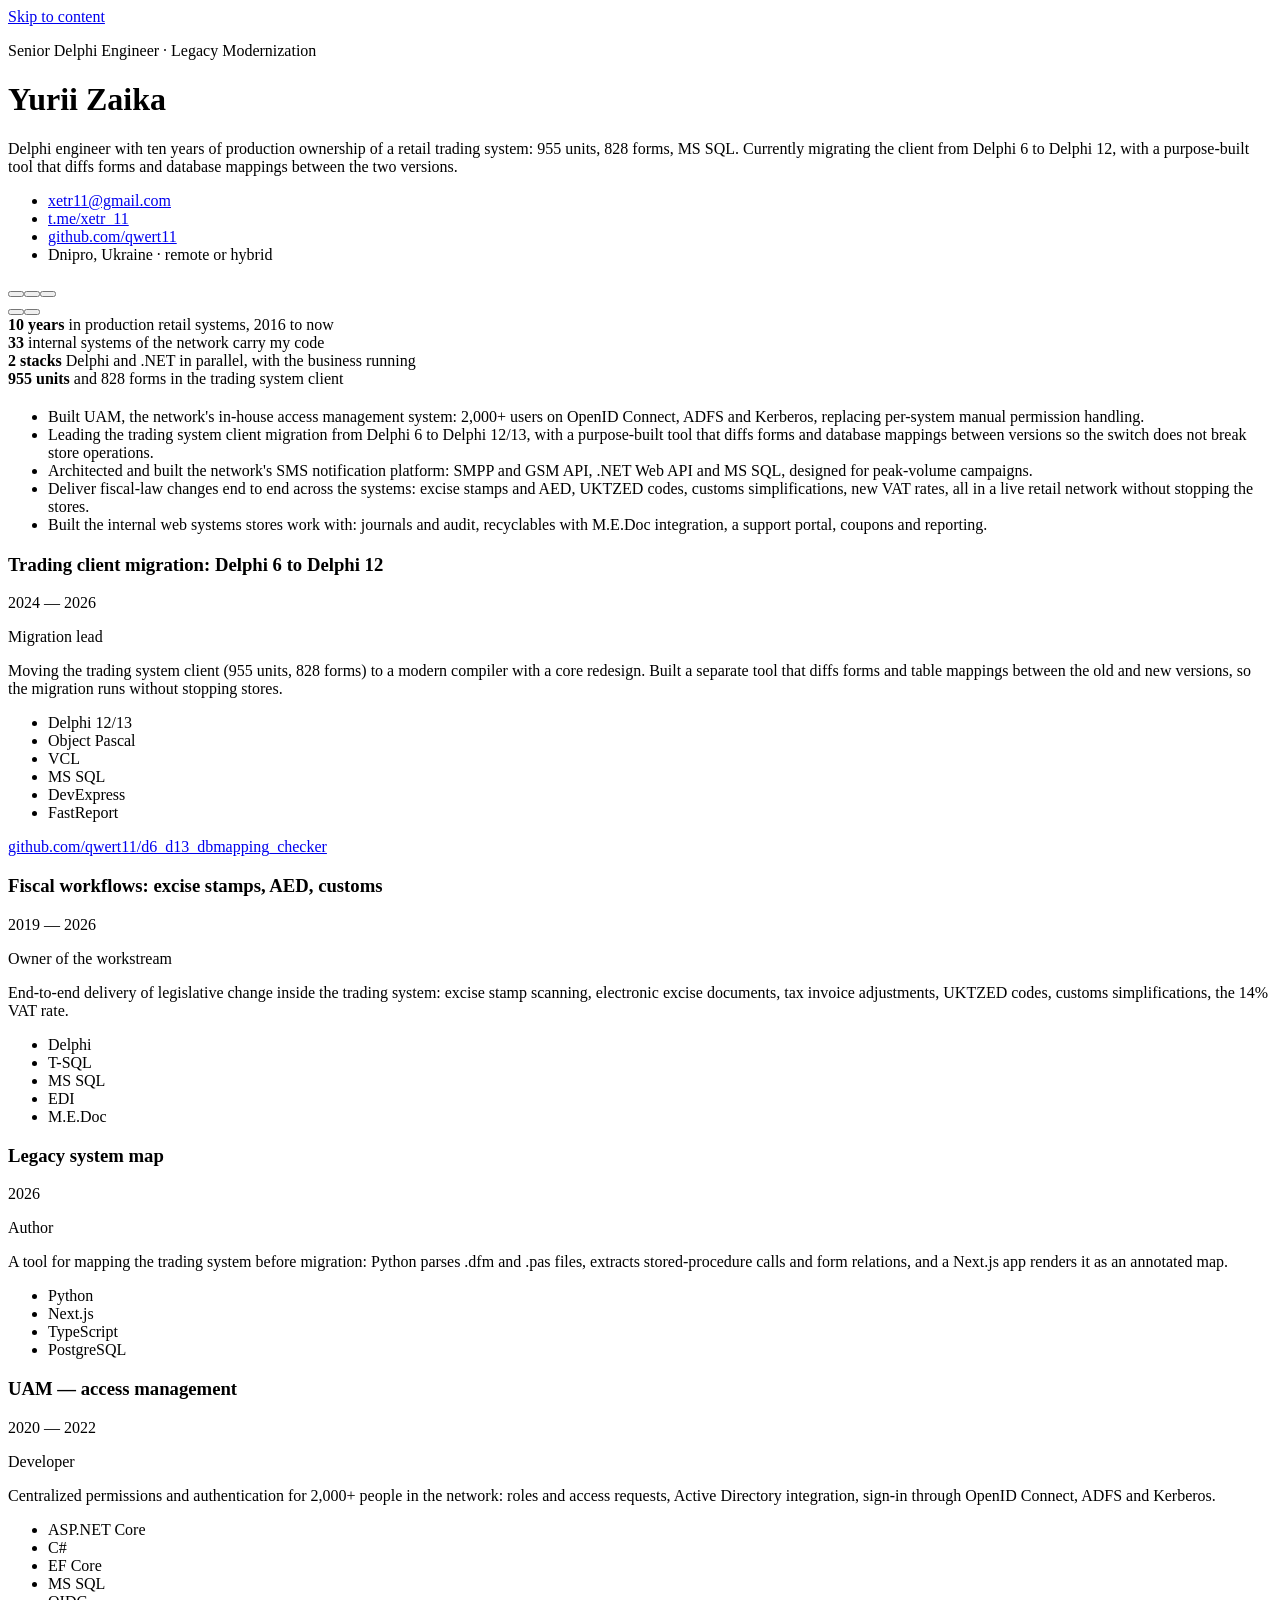
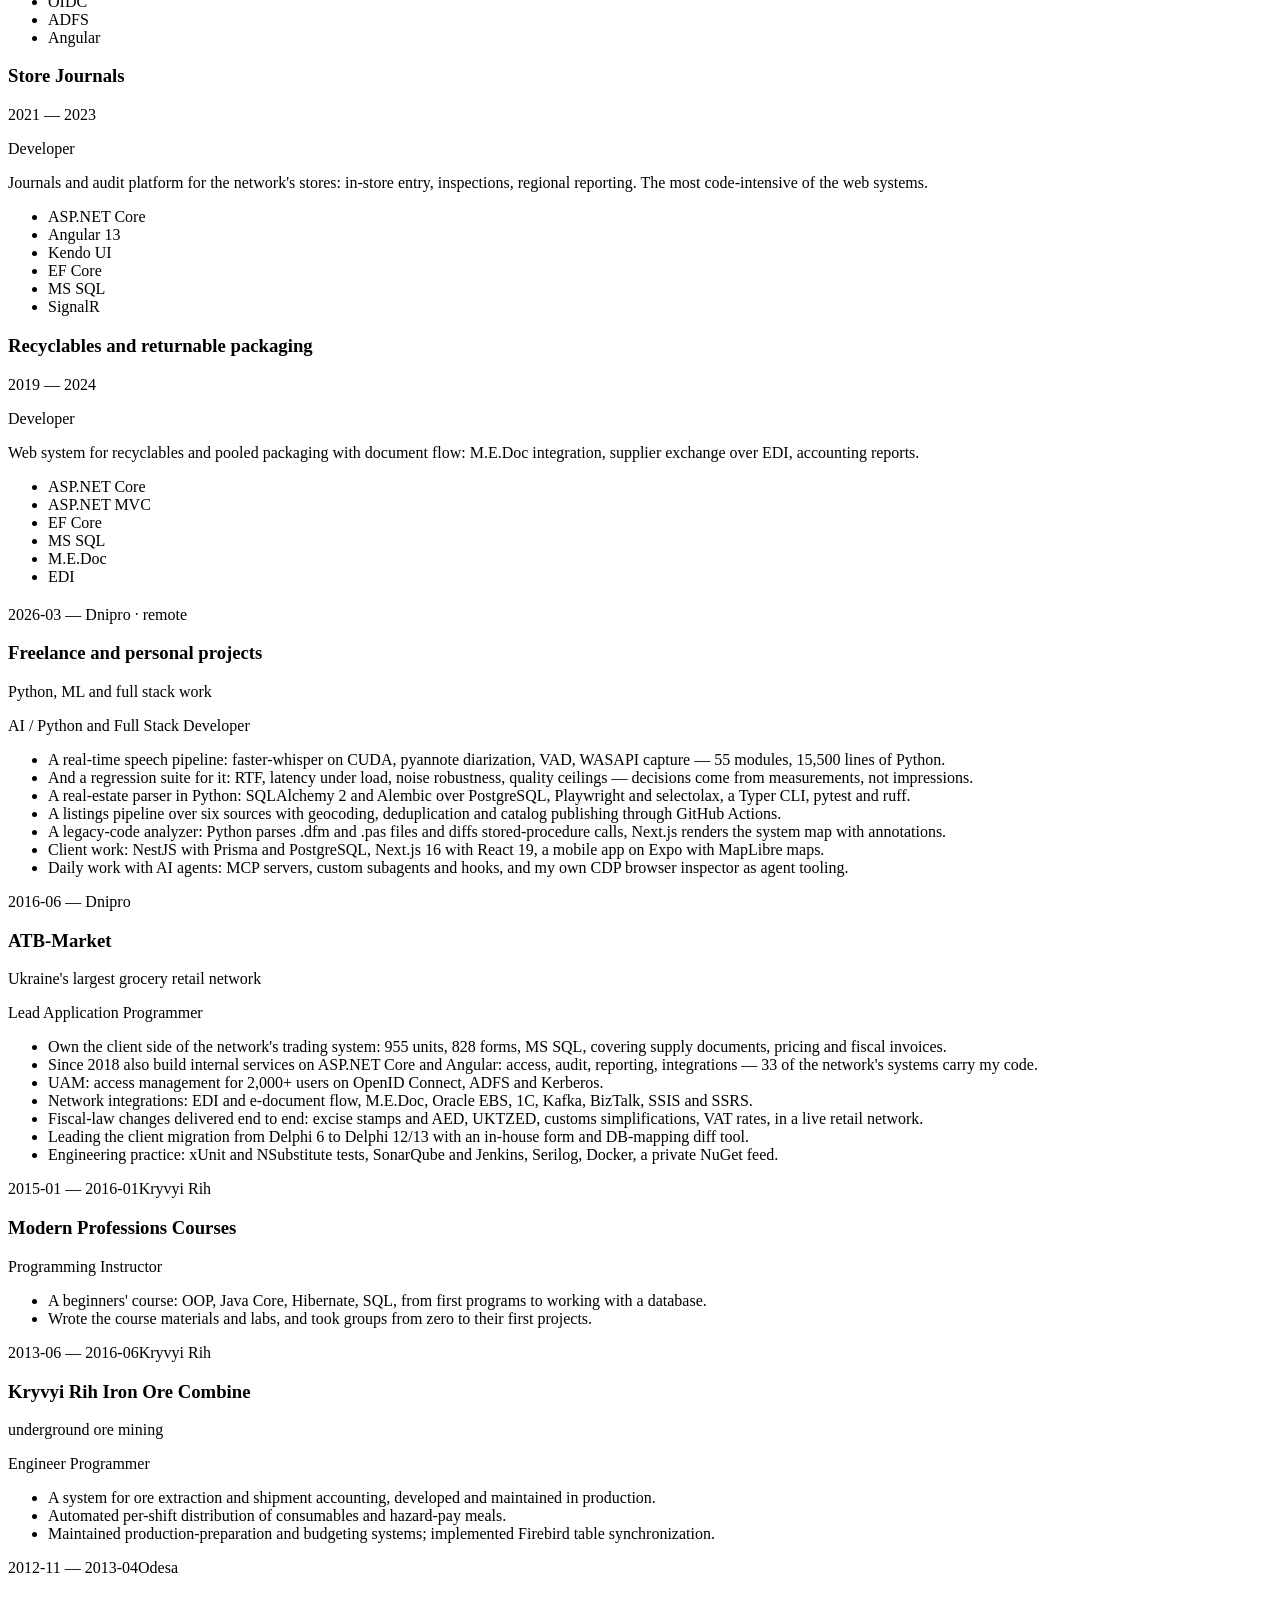
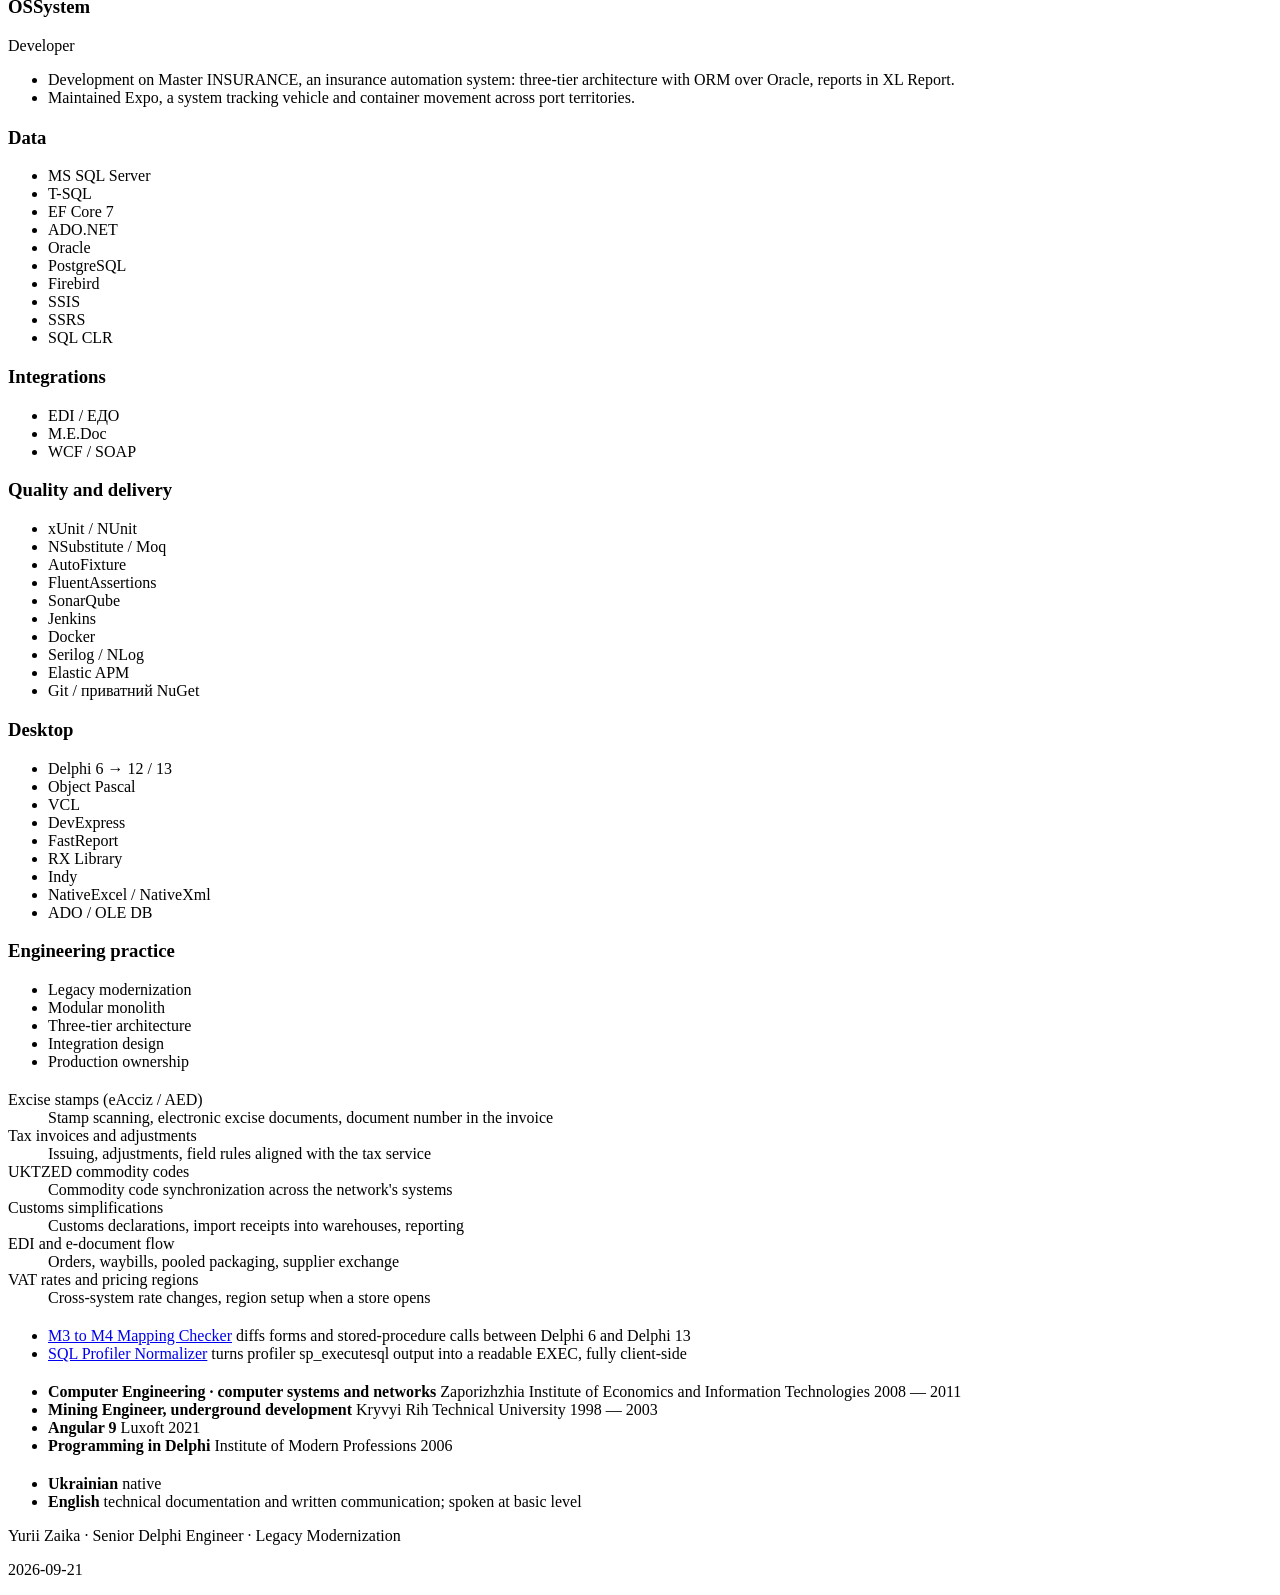
==== commit 25d749e8: "Профиль AI / Python и фриланс-проекты из GitHub - новая вкладка «AI / Python»: титул AI / Python Eng" ====
--- a/output/delphi/index.html
+++ b/output/delphi/index.html
@@ -11,7 +11,7 @@
 <link rel="stylesheet" href="../assets/css/site.css">
 </head>
 <body data-target="delphi">
-<script>window.RESUME_DATA = {"profile": {"name": {"uk": "Юрій Заїка", "en": "Yurii Zaika"}, "location": {"uk": "Дніпро, Україна · віддалено або гібрид", "en": "Dnipro, Ukraine · remote or hybrid"}, "titles": {"full": {"uk": "Провідний інженер ПЗ · .NET та Delphi", "en": "Lead Software Engineer · .NET & Delphi"}, "dotnet": {"uk": "Senior .NET інженер", "en": "Senior .NET Engineer"}, "delphi": {"uk": "Senior Delphi інженер · модернізація legacy", "en": "Senior Delphi Engineer · Legacy Modernization"}, "web": {"uk": "Full Stack інженер · .NET та Angular", "en": "Full Stack Engineer · .NET & Angular"}}, "summary": {"full": {"uk": "Десять років усередині ядра однієї роздрібної мережі: торгова система на Delphi, якою щодня працюють магазини, і сервіси на ASP.NET Core, що поступово забирають її функції. Доступи для 2000+ користувачів, фіскальні та EDI-інтеграції, міграція клієнта з Delphi 6 на Delphi 12.", "en": "Ten years inside the core systems of one retail network: a Delphi trading platform that stores run on daily, and ASP.NET Core services that keep taking over its functions. Access control for 2,000+ users, fiscal and EDI integrations, and an ongoing Delphi 6 to Delphi 12 client migration."}, "dotnet": {"uk": "Senior .NET інженер: ASP.NET Core та Web API на .NET 7, EF Core і T-SQL, інтеграції з Kafka, EDI, M.E.Doc та Oracle EBS, аутентифікація через OIDC, ADFS і Kerberos. Власна система керування доступом на 2000+ користувачів.", "en": "Senior .NET engineer: ASP.NET Core and Web API on .NET 7, EF Core and T-SQL, integrations over Kafka, EDI, M.E.Doc and Oracle EBS, authentication through OIDC, ADFS and Kerberos. Built the in-house access management system used by 2,000+ people."}, "delphi": {"uk": "Delphi-інженер із десятирічним досвідом супроводу торгової системи у продакшені: 955 модулів, 828 форм, MS SQL. Веду міграцію клієнта з Delphi 6 на Delphi 12 і написав інструмент звіряння форм та мапінгу БД між версіями.", "en": "Delphi engineer with ten years of production ownership of a retail trading system: 955 units, 828 forms, MS SQL. Currently migrating the client from Delphi 6 to Delphi 12, with a purpose-built tool that diffs forms and database mappings between the two versions."}, "web": {"uk": "Full stack інженер: ASP.NET Core та Web API на бекенді, Angular 13 з Kendo UI і Razor на фронті, real-time через SignalR. Внутрішні системи для роздрібної мережі — доступи, аудит, звітність, інтеграції.", "en": "Full stack engineer: ASP.NET Core and Web API on the back end, Angular 13 with Kendo UI and Razor on the front, real-time over SignalR. Internal systems for a retail network: access control, audit, reporting, integrations."}}, "contacts": [{"id": "email", "label": "xetr11@gmail.com", "href": "mailto:xetr11@gmail.com"}, {"id": "telegram", "label": "t.me/xetr_11", "href": "https://t.me/xetr_11"}, {"id": "github", "label": "github.com/qwert11", "href": "https://github.com/qwert11"}], "metrics": [{"value": "10", "unit": {"uk": "років", "en": "years"}, "label": {"uk": "у виробничих системах роздрібу, з 2016 і донині", "en": "in production retail systems, 2016 to now"}, "tags": ["full", "dotnet", "delphi", "web"]}, {"value": "2 000+", "unit": {"uk": "", "en": ""}, "label": {"uk": "користувачів у системі доступів, яку я побудував", "en": "users on the access system I built"}, "tags": ["full", "dotnet", "web"]}, {"value": "33", "unit": {"uk": "", "en": ""}, "label": {"uk": "внутрішні системи мережі, у яких є мій код", "en": "internal systems of the network carry my code"}, "tags": ["full", "dotnet", "delphi", "web"]}, {"value": "2", "unit": {"uk": "стеки", "en": "stacks"}, "label": {"uk": "Delphi і .NET — паралельно, без зупинки бізнесу", "en": "Delphi and .NET in parallel, with the business running"}, "tags": ["full", "delphi"]}, {"value": "955", "unit": {"uk": "модулів", "en": "units"}, "label": {"uk": "і 828 форм у клієнті торгової системи", "en": "and 828 forms in the trading system client"}, "tags": ["delphi"]}, {"value": ".NET 7", "unit": {"uk": "", "en": ""}, "label": {"uk": "основна платформа сервісів; ще 3.1, 5 і 6 у супроводі", "en": "the main service platform; 3.1, 5 and 6 also in support"}, "tags": ["dotnet", "web"]}], "sections": {"stack": {"uk": "Стек", "en": "Stack"}, "strengths": {"uk": "Що я зробив", "en": "What I delivered"}, "summary_cards": {"uk": "Коротко", "en": "At a glance"}, "projects": {"uk": "Ключові проєкти", "en": "Key projects"}, "details": {"uk": "Досвід", "en": "Experience"}, "education": {"uk": "Освіта та сертифікати", "en": "Education and certificates"}, "domain": {"uk": "Предметна область", "en": "Domain knowledge"}, "languages": {"uk": "Мови", "en": "Languages"}}, "ui": {"auto": {"uk": "Авто", "en": "Auto"}, "light": {"uk": "Світла", "en": "Light"}, "dark": {"uk": "Темна", "en": "Dark"}, "pdf": {"uk": "PDF", "en": "PDF"}, "word": {"uk": "Word", "en": "Word"}, "markdown": {"uk": "Markdown", "en": "Markdown"}, "full": {"uk": "Все", "en": "Full"}, "dotnet": {"uk": ".NET", "en": ".NET"}, "delphi": {"uk": "Delphi", "en": "Delphi"}, "web": {"uk": "Web", "en": "Web"}, "ua": {"uk": "Укр", "en": "UA"}, "en": {"uk": "Анг", "en": "EN"}, "details_anchor": {"uk": "Деталі нижче", "en": "Details below"}, "present": {"uk": "донині", "en": "present"}, "profiles_hint": {"uk": "Профіль резюме", "en": "Resume profile"}}}, "sections": {"stack": {"uk": "Стек", "en": "Stack"}, "strengths": {"uk": "Що я зробив", "en": "What I delivered"}, "summary_cards": {"uk": "Коротко", "en": "At a glance"}, "projects": {"uk": "Ключові проєкти", "en": "Key projects"}, "details": {"uk": "Досвід", "en": "Experience"}, "education": {"uk": "Освіта та сертифікати", "en": "Education and certificates"}, "domain": {"uk": "Предметна область", "en": "Domain knowledge"}, "languages": {"uk": "Мови", "en": "Languages"}}, "ui": {"auto": {"uk": "Авто", "en": "Auto"}, "light": {"uk": "Світла", "en": "Light"}, "dark": {"uk": "Темна", "en": "Dark"}, "pdf": {"uk": "PDF", "en": "PDF"}, "word": {"uk": "Word", "en": "Word"}, "markdown": {"uk": "Markdown", "en": "Markdown"}, "full": {"uk": "Все", "en": "Full"}, "dotnet": {"uk": ".NET", "en": ".NET"}, "delphi": {"uk": "Delphi", "en": "Delphi"}, "web": {"uk": "Web", "en": "Web"}, "ua": {"uk": "Укр", "en": "UA"}, "en": {"uk": "Анг", "en": "EN"}, "details_anchor": {"uk": "Деталі нижче", "en": "Details below"}, "present": {"uk": "донині", "en": "present"}, "profiles_hint": {"uk": "Профіль резюме", "en": "Resume profile"}}, "titleTextObj": {"uk": "Senior Delphi інженер · модернізація legacy", "en": "Senior Delphi Engineer · Legacy Modernization"}, "summaryTextObj": {"uk": "Delphi-інженер із десятирічним досвідом супроводу торгової системи у продакшені: 955 модулів, 828 форм, MS SQL. Веду міграцію клієнта з Delphi 6 на Delphi 12 і написав інструмент звіряння форм та мапінгу БД між версіями.", "en": "Delphi engineer with ten years of production ownership of a retail trading system: 955 units, 828 forms, MS SQL. Currently migrating the client from Delphi 6 to Delphi 12, with a purpose-built tool that diffs forms and database mappings between the two versions."}};</script>
+<script>window.RESUME_DATA = {"profile": {"name": {"uk": "Юрій Заїка", "en": "Yurii Zaika"}, "location": {"uk": "Дніпро, Україна · віддалено або гібрид", "en": "Dnipro, Ukraine · remote or hybrid"}, "titles": {"full": {"uk": "Провідний інженер ПЗ · .NET та Delphi", "en": "Lead Software Engineer · .NET & Delphi"}, "dotnet": {"uk": "Senior .NET інженер", "en": "Senior .NET Engineer"}, "delphi": {"uk": "Senior Delphi інженер · модернізація legacy", "en": "Senior Delphi Engineer · Legacy Modernization"}, "web": {"uk": "Full Stack інженер · .NET та Angular", "en": "Full Stack Engineer · .NET & Angular"}, "ai": {"uk": "AI / Python інженер", "en": "AI / Python Engineer"}}, "summary": {"full": {"uk": "Десять років усередині ядра однієї роздрібної мережі: торгова система на Delphi, якою щодня працюють магазини, і сервіси на ASP.NET Core, що поступово забирають її функції. Доступи для 2000+ користувачів, фіскальні та EDI-інтеграції, міграція клієнта з Delphi 6 на Delphi 12.", "en": "Ten years inside the core systems of one retail network: a Delphi trading platform that stores run on daily, and ASP.NET Core services that keep taking over its functions. Access control for 2,000+ users, fiscal and EDI integrations, and an ongoing Delphi 6 to Delphi 12 client migration."}, "dotnet": {"uk": "Senior .NET інженер: ASP.NET Core та Web API на .NET 7, EF Core і T-SQL, інтеграції з Kafka, EDI, M.E.Doc та Oracle EBS, аутентифікація через OIDC, ADFS і Kerberos. Власна система керування доступом на 2000+ користувачів.", "en": "Senior .NET engineer: ASP.NET Core and Web API on .NET 7, EF Core and T-SQL, integrations over Kafka, EDI, M.E.Doc and Oracle EBS, authentication through OIDC, ADFS and Kerberos. Built the in-house access management system used by 2,000+ people."}, "delphi": {"uk": "Delphi-інженер із десятирічним досвідом супроводу торгової системи у продакшені: 955 модулів, 828 форм, MS SQL. Веду міграцію клієнта з Delphi 6 на Delphi 12 і написав інструмент звіряння форм та мапінгу БД між версіями.", "en": "Delphi engineer with ten years of production ownership of a retail trading system: 955 units, 828 forms, MS SQL. Currently migrating the client from Delphi 6 to Delphi 12, with a purpose-built tool that diffs forms and database mappings between the two versions."}, "web": {"uk": "Full stack інженер: ASP.NET Core та Web API на бекенді, Angular 13 з Kendo UI і Razor на фронті, real-time через SignalR. Внутрішні системи для роздрібної мережі — доступи, аудит, звітність, інтеграції.", "en": "Full stack engineer: ASP.NET Core and Web API on the back end, Angular 13 with Kendo UI and Razor on the front, real-time over SignalR. Internal systems for a retail network: access control, audit, reporting, integrations."}, "ai": {"uk": "Десять років промислової розробки — і власний трек у Python та ML. Побудував голосовий пайплайн реального часу: faster-whisper на CUDA, діаризація pyannote, VAD і потокова обробка — 55 модулів, 15 500 рядків Python, з регресійними замірами затримки та RTF. Поряд — конвеєри даних на SQLAlchemy і Playwright та щоденна робота з ІІ-агентами.", "en": "Ten years of production engineering plus a personal track in Python and ML. Built a real-time speech pipeline: faster-whisper on CUDA, pyannote diarization, VAD and streaming — 55 modules, 15,500 lines of Python, with regression measurements of latency and RTF. Alongside it: data pipelines on SQLAlchemy and Playwright, and daily work with AI agents."}}, "contacts": [{"id": "email", "label": "xetr11@gmail.com", "href": "mailto:xetr11@gmail.com"}, {"id": "telegram", "label": "t.me/xetr_11", "href": "https://t.me/xetr_11"}, {"id": "github", "label": "github.com/qwert11", "href": "https://github.com/qwert11"}], "metrics": [{"value": "10", "unit": {"uk": "років", "en": "years"}, "label": {"uk": "у виробничих системах роздрібу, з 2016 і донині", "en": "in production retail systems, 2016 to now"}, "tags": ["full", "dotnet", "delphi", "web", "ai"]}, {"value": "2 000+", "unit": {"uk": "", "en": ""}, "label": {"uk": "користувачів у системі доступів, яку я побудував", "en": "users on the access system I built"}, "tags": ["full", "dotnet", "web"]}, {"value": "33", "unit": {"uk": "", "en": ""}, "label": {"uk": "внутрішні системи мережі, у яких є мій код", "en": "internal systems of the network carry my code"}, "tags": ["full", "dotnet", "delphi", "web"]}, {"value": "2", "unit": {"uk": "стеки", "en": "stacks"}, "label": {"uk": "Delphi і .NET — паралельно, без зупинки бізнесу", "en": "Delphi and .NET in parallel, with the business running"}, "tags": ["full", "delphi"]}, {"value": "955", "unit": {"uk": "модулів", "en": "units"}, "label": {"uk": "і 828 форм у клієнті торгової системи", "en": "and 828 forms in the trading system client"}, "tags": ["delphi"]}, {"value": ".NET 7", "unit": {"uk": "", "en": ""}, "label": {"uk": "основна платформа сервісів; ще 3.1, 5 і 6 у супроводі", "en": "the main service platform; 3.1, 5 and 6 also in support"}, "tags": ["dotnet", "web"]}, {"value": "15 500", "unit": {"uk": "рядків", "en": "lines"}, "label": {"uk": "Python у голосовому пайплайні: 55 модулів, STT і діаризація", "en": "of Python in the speech pipeline: 55 modules, STT and diarization"}, "tags": ["ai", "python"]}, {"value": "27", "unit": {"uk": "", "en": ""}, "label": {"uk": "репозиторіїв за 2026 рік: фриланс і власні проєкти", "en": "repositories in 2026: freelance and personal projects"}, "tags": ["ai", "python", "web"]}, {"value": "6", "unit": {"uk": "джерел", "en": "sources"}, "label": {"uk": "у конвеєрі збору оголошень: OLX, ЛУН, Rieltor, Metrazh, Telegram, FB", "en": "in the listings pipeline: OLX, LUN, Rieltor, Metrazh, Telegram, FB"}, "tags": ["ai", "python"]}], "sections": {"stack": {"uk": "Стек", "en": "Stack"}, "strengths": {"uk": "Що я зробив", "en": "What I delivered"}, "summary_cards": {"uk": "Коротко", "en": "At a glance"}, "projects": {"uk": "Ключові проєкти", "en": "Key projects"}, "details": {"uk": "Досвід", "en": "Experience"}, "education": {"uk": "Освіта та сертифікати", "en": "Education and certificates"}, "domain": {"uk": "Предметна область", "en": "Domain knowledge"}, "languages": {"uk": "Мови", "en": "Languages"}, "side": {"uk": "Код на GitHub", "en": "Code on GitHub"}}, "ui": {"auto": {"uk": "Авто", "en": "Auto"}, "light": {"uk": "Світла", "en": "Light"}, "dark": {"uk": "Темна", "en": "Dark"}, "pdf": {"uk": "PDF", "en": "PDF"}, "word": {"uk": "Word", "en": "Word"}, "markdown": {"uk": "Markdown", "en": "Markdown"}, "full": {"uk": "Все", "en": "Full"}, "dotnet": {"uk": ".NET", "en": ".NET"}, "delphi": {"uk": "Delphi", "en": "Delphi"}, "web": {"uk": "Web", "en": "Web"}, "ai": {"uk": "AI / Python", "en": "AI / Python"}, "ua": {"uk": "Укр", "en": "UA"}, "en": {"uk": "Анг", "en": "EN"}, "details_anchor": {"uk": "Деталі нижче", "en": "Details below"}, "present": {"uk": "донині", "en": "present"}, "profiles_hint": {"uk": "Профіль резюме", "en": "Resume profile"}}}, "sections": {"stack": {"uk": "Стек", "en": "Stack"}, "strengths": {"uk": "Що я зробив", "en": "What I delivered"}, "summary_cards": {"uk": "Коротко", "en": "At a glance"}, "projects": {"uk": "Ключові проєкти", "en": "Key projects"}, "details": {"uk": "Досвід", "en": "Experience"}, "education": {"uk": "Освіта та сертифікати", "en": "Education and certificates"}, "domain": {"uk": "Предметна область", "en": "Domain knowledge"}, "languages": {"uk": "Мови", "en": "Languages"}, "side": {"uk": "Код на GitHub", "en": "Code on GitHub"}}, "ui": {"auto": {"uk": "Авто", "en": "Auto"}, "light": {"uk": "Світла", "en": "Light"}, "dark": {"uk": "Темна", "en": "Dark"}, "pdf": {"uk": "PDF", "en": "PDF"}, "word": {"uk": "Word", "en": "Word"}, "markdown": {"uk": "Markdown", "en": "Markdown"}, "full": {"uk": "Все", "en": "Full"}, "dotnet": {"uk": ".NET", "en": ".NET"}, "delphi": {"uk": "Delphi", "en": "Delphi"}, "web": {"uk": "Web", "en": "Web"}, "ai": {"uk": "AI / Python", "en": "AI / Python"}, "ua": {"uk": "Укр", "en": "UA"}, "en": {"uk": "Анг", "en": "EN"}, "details_anchor": {"uk": "Деталі нижче", "en": "Details below"}, "present": {"uk": "донині", "en": "present"}, "profiles_hint": {"uk": "Профіль резюме", "en": "Resume profile"}}, "titleTextObj": {"uk": "Senior Delphi інженер · модернізація legacy", "en": "Senior Delphi Engineer · Legacy Modernization"}, "summaryTextObj": {"uk": "Delphi-інженер із десятирічним досвідом супроводу торгової системи у продакшені: 955 модулів, 828 форм, MS SQL. Веду міграцію клієнта з Delphi 6 на Delphi 12 і написав інструмент звіряння форм та мапінгу БД між версіями.", "en": "Delphi engineer with ten years of production ownership of a retail trading system: 955 units, 828 forms, MS SQL. Currently migrating the client from Delphi 6 to Delphi 12, with a purpose-built tool that diffs forms and database mappings between the two versions."}};</script>
 <script src="../assets/js/theme.js"></script>
 
 <a class="skip" href="#main">Skip to content</a>
@@ -54,6 +54,7 @@
       <a href="../dotnet/index.html" class="" data-i18n-nav-dotnet></a>
       <a href="../delphi/index.html" class="active" data-i18n-nav-delphi></a>
       <a href="../web/index.html" class="" data-i18n-nav-web></a>
+      <a href="../ai/index.html" class="" data-i18n-nav-ai></a>
     </nav>
   </div>
 </header>
@@ -117,6 +118,15 @@
           </article>
           <article class="project">
             <div class="project-head">
+              <h3 data-uk="Карта legacy-системи" data-en="Legacy system map">Legacy system map</h3>
+              <span class="period">2026</span>
+            </div>
+            <p class="role" data-uk="Автор" data-en="Author">Author</p>
+            <p data-uk="Інструмент для розбору торгової системи перед міграцією: Python парсить .dfm і .pas, витягує виклики процедур і зв'язки форм, Next.js показує це картою з анотаціями та коментарями по вузлах." data-en="A tool for mapping the trading system before migration: Python parses .dfm and .pas files, extracts stored-procedure calls and form relations, and a Next.js app renders it as an annotated map.">A tool for mapping the trading system before migration: Python parses .dfm and .pas files, extracts stored-procedure calls and form relations, and a Next.js app renders it as an annotated map.</p>
+            <ul class="chips small"><li>Python</li><li>Next.js</li><li>TypeScript</li><li>PostgreSQL</li></ul>
+          </article>
+          <article class="project">
+            <div class="project-head">
               <h3 data-uk="UAM — керування доступом" data-en="UAM — access management">UAM — access management</h3>
               <span class="period">2020 — 2022</span>
             </div>
@@ -142,21 +152,29 @@
             <p data-uk="Веб-система обліку вторсировини й пулінгової тари з документообігом: інтеграція з M.E.Doc, обмін з постачальниками через EDI, звітність для бухгалтерії." data-en="Web system for recyclables and pooled packaging with document flow: M.E.Doc integration, supplier exchange over EDI, accounting reports.">Web system for recyclables and pooled packaging with document flow: M.E.Doc integration, supplier exchange over EDI, accounting reports.</p>
             <ul class="chips small"><li>ASP.NET Core</li><li>ASP.NET MVC</li><li>EF Core</li><li>MS SQL</li><li>M.E.Doc</li><li>EDI</li></ul>
           </article>
-          <article class="project">
-            <div class="project-head">
-              <h3 data-uk="SMS Messenger" data-en="SMS Messenger">SMS Messenger</h3>
-              <span class="period">2020 — 2023</span>
-            </div>
-            <p class="role" data-uk="Архітектор і розробник" data-en="Architect and developer">Architect and developer</p>
-            <p data-uk="Платформа SMS-сповіщень мережі: власний шлюз до операторів через SMPP і до модемів через GSM API, черги розсилок, API для внутрішніх систем." data-en="The network's SMS notification platform: an in-house gateway to carriers over SMPP and to modems over GSM API, campaign queues, an API for internal systems.">The network's SMS notification platform: an in-house gateway to carriers over SMPP and to modems over GSM API, campaign queues, an API for internal systems.</p>
-            <ul class="chips small"><li>ASP.NET Core</li><li>Web API</li><li>SMPP</li><li>GSM API</li><li>MS SQL</li><li>Hangfire</li></ul>
-          </article>
         </div>
       </section>
 
       <section class="block">
         <h2 data-i18n-section-details></h2>
         <div class="jobs">
+          <article class="job">
+            <div class="job-when"><span class="period">2026-03 — <span data-i18n-present></span></span><span class="city" data-uk="Дніпро · віддалено" data-en="Dnipro · remote">Dnipro · remote</span></div>
+            <div class="job-body">
+              <h3 data-uk="Фриланс і власні проєкти" data-en="Freelance and personal projects">Freelance and personal projects</h3>
+              <p class="note" data-uk="Python, ML та фулстек-розробка" data-en="Python, ML and full stack work">Python, ML and full stack work</p>
+              <p class="role" data-uk="AI / Python та full stack розробник" data-en="AI / Python and Full Stack Developer">AI / Python and Full Stack Developer</p>
+              <ul class="clean">
+                <li data-uk="Голосовий пайплайн реального часу: faster-whisper на CUDA, діаризація pyannote, VAD, потоковий захват WASAPI — 55 модулів, 15 500 рядків Python." data-en="A real-time speech pipeline: faster-whisper on CUDA, pyannote diarization, VAD, WASAPI capture — 55 modules, 15,500 lines of Python.">A real-time speech pipeline: faster-whisper on CUDA, pyannote diarization, VAD, WASAPI capture — 55 modules, 15,500 lines of Python.</li>
+                <li data-uk="Для нього ж — набір регресійних замірів: RTF, затримка під навантаженням, стійкість до шуму, межі якості; рішення приймаю за цифрами, а не на слух." data-en="And a regression suite for it: RTF, latency under load, noise robustness, quality ceilings — decisions come from measurements, not impressions.">And a regression suite for it: RTF, latency under load, noise robustness, quality ceilings — decisions come from measurements, not impressions.</li>
+                <li data-uk="Парсер нерухомості на Python: SQLAlchemy 2 і Alembic поверх PostgreSQL, Playwright та selectolax, CLI на Typer, pytest і ruff." data-en="A real-estate parser in Python: SQLAlchemy 2 and Alembic over PostgreSQL, Playwright and selectolax, a Typer CLI, pytest and ruff.">A real-estate parser in Python: SQLAlchemy 2 and Alembic over PostgreSQL, Playwright and selectolax, a Typer CLI, pytest and ruff.</li>
+                <li data-uk="Конвеєр збору оголошень із шести джерел із геокодуванням, дедублікацією і публікацією каталогу через GitHub Actions." data-en="A listings pipeline over six sources with geocoding, deduplication and catalog publishing through GitHub Actions.">A listings pipeline over six sources with geocoding, deduplication and catalog publishing through GitHub Actions.</li>
+                <li data-uk="Аналізатор legacy-коду: Python розбирає .dfm і .pas та звіряє виклики процедур, Next.js показує карту системи з анотаціями." data-en="A legacy-code analyzer: Python parses .dfm and .pas files and diffs stored-procedure calls, Next.js renders the system map with annotations.">A legacy-code analyzer: Python parses .dfm and .pas files and diffs stored-procedure calls, Next.js renders the system map with annotations.</li>
+                <li data-uk="Клієнтські проєкти: NestJS з Prisma і PostgreSQL, Next.js 16 з React 19, мобільний застосунок на Expo з картами MapLibre." data-en="Client work: NestJS with Prisma and PostgreSQL, Next.js 16 with React 19, a mobile app on Expo with MapLibre maps.">Client work: NestJS with Prisma and PostgreSQL, Next.js 16 with React 19, a mobile app on Expo with MapLibre maps.</li>
+                <li data-uk="Щоденна робота з ІІ-агентами: MCP-сервери, власні субагенти та хуки, свій CDP-інспектор браузера як інструмент для агентів." data-en="Daily work with AI agents: MCP servers, custom subagents and hooks, and my own CDP browser inspector as agent tooling.">Daily work with AI agents: MCP servers, custom subagents and hooks, and my own CDP browser inspector as agent tooling.</li>
+              </ul>
+            </div>
+          </article>
           <article class="job">
             <div class="job-when"><span class="period">2016-06 — <span data-i18n-present></span></span><span class="city" data-uk="Дніпро" data-en="Dnipro">Dnipro</span></div>
             <div class="job-body">
@@ -256,6 +274,19 @@
           <dd data-uk="Наскрізні правки ставок, регіон при відкритті магазину" data-en="Cross-system rate changes, region setup when a store opens">Cross-system rate changes, region setup when a store opens</dd>
         </dl>
       </section>
+      <section class="block">
+        <h2 data-i18n-section-side></h2>
+        <ul class="side">
+          <li>
+            <a href="https://github.com/qwert11/d6_d13_dbmapping_checker" target="_blank" rel="noopener" data-uk="M3 → M4 Mapping Checker" data-en="M3 to M4 Mapping Checker">M3 to M4 Mapping Checker</a>
+            <span data-uk="звіряння форм і викликів процедур між Delphi 6 і Delphi 13" data-en="diffs forms and stored-procedure calls between Delphi 6 and Delphi 13">diffs forms and stored-procedure calls between Delphi 6 and Delphi 13</span>
+          </li>
+          <li>
+            <a href="https://github.com/qwert11/sql-profiler-normalizer" target="_blank" rel="noopener" data-uk="SQL Profiler Normalizer" data-en="SQL Profiler Normalizer">SQL Profiler Normalizer</a>
+            <span data-uk="перетворює sp_executesql із профайлера на читабельний EXEC, повністю у браузері" data-en="turns profiler sp_executesql output into a readable EXEC, fully client-side">turns profiler sp_executesql output into a readable EXEC, fully client-side</span>
+          </li>
+        </ul>
+      </section>
 
       <section class="block">
         <h2 data-i18n-section-education></h2>
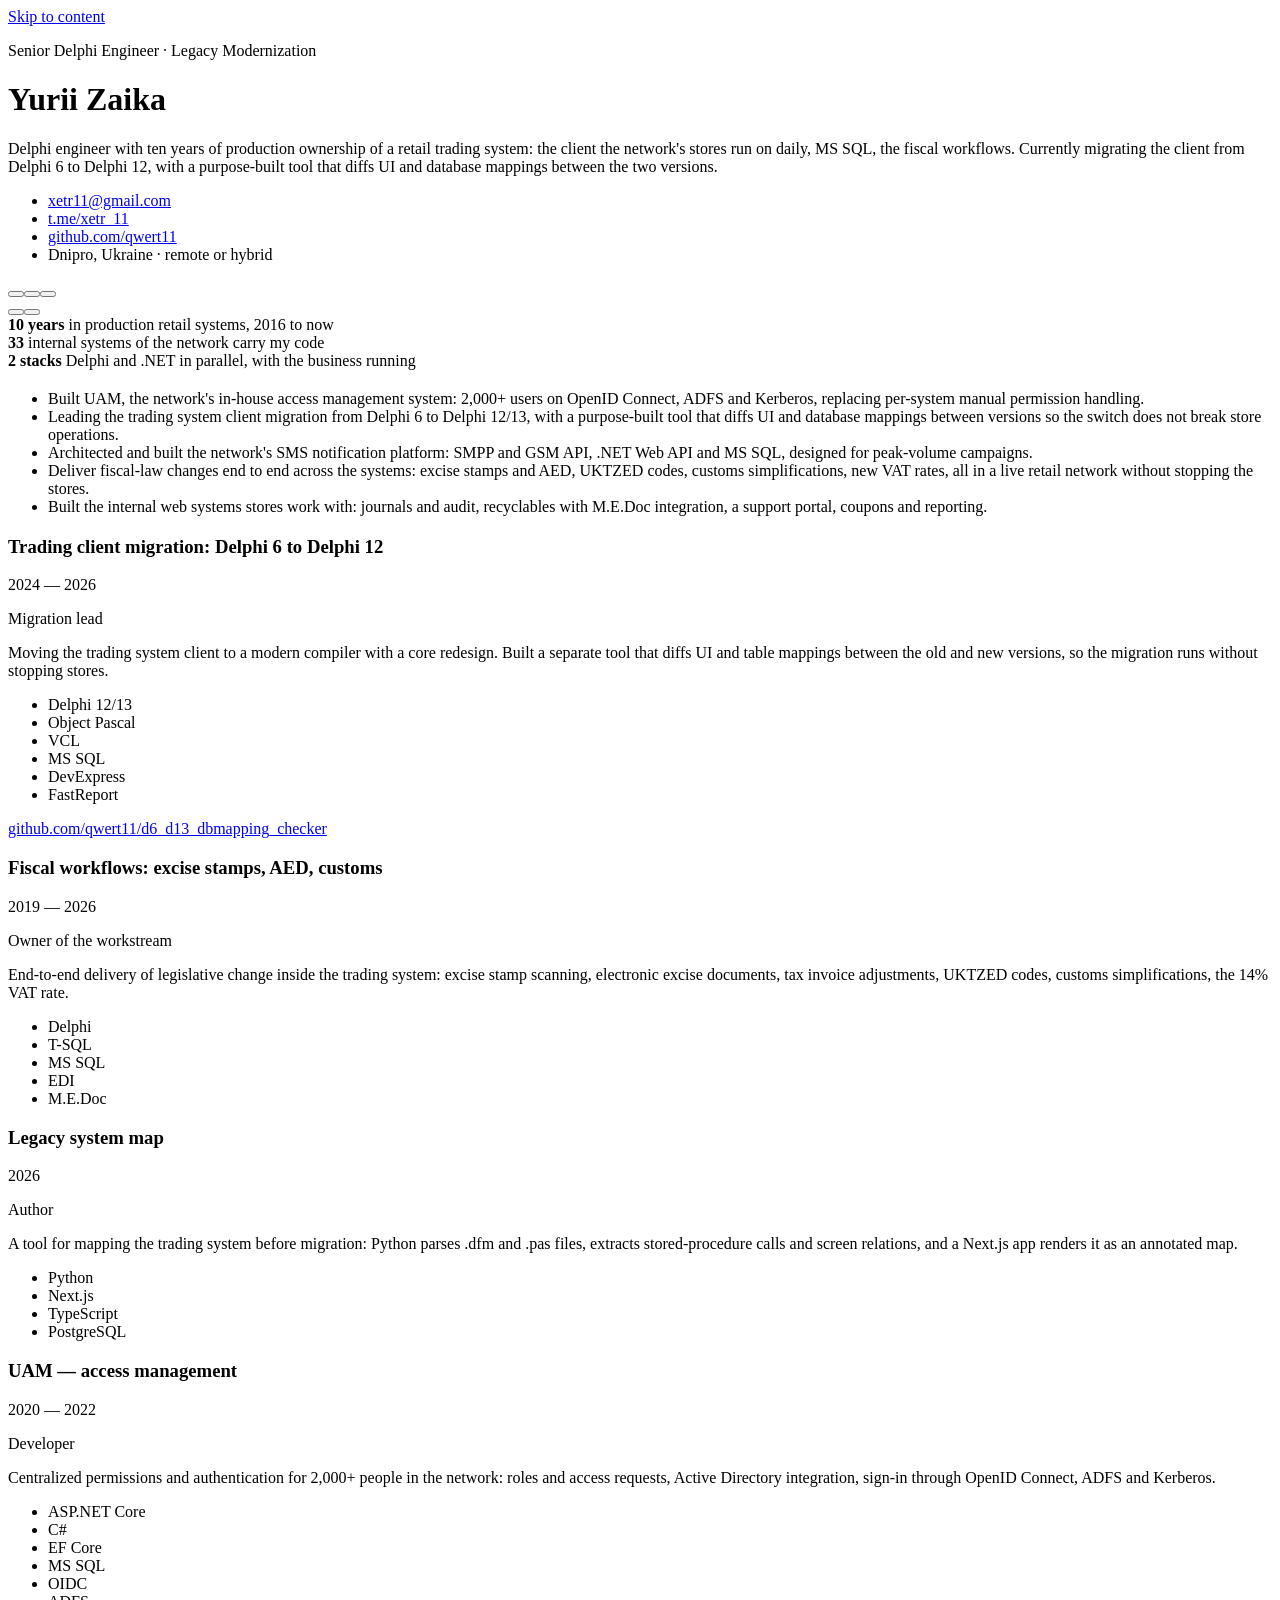
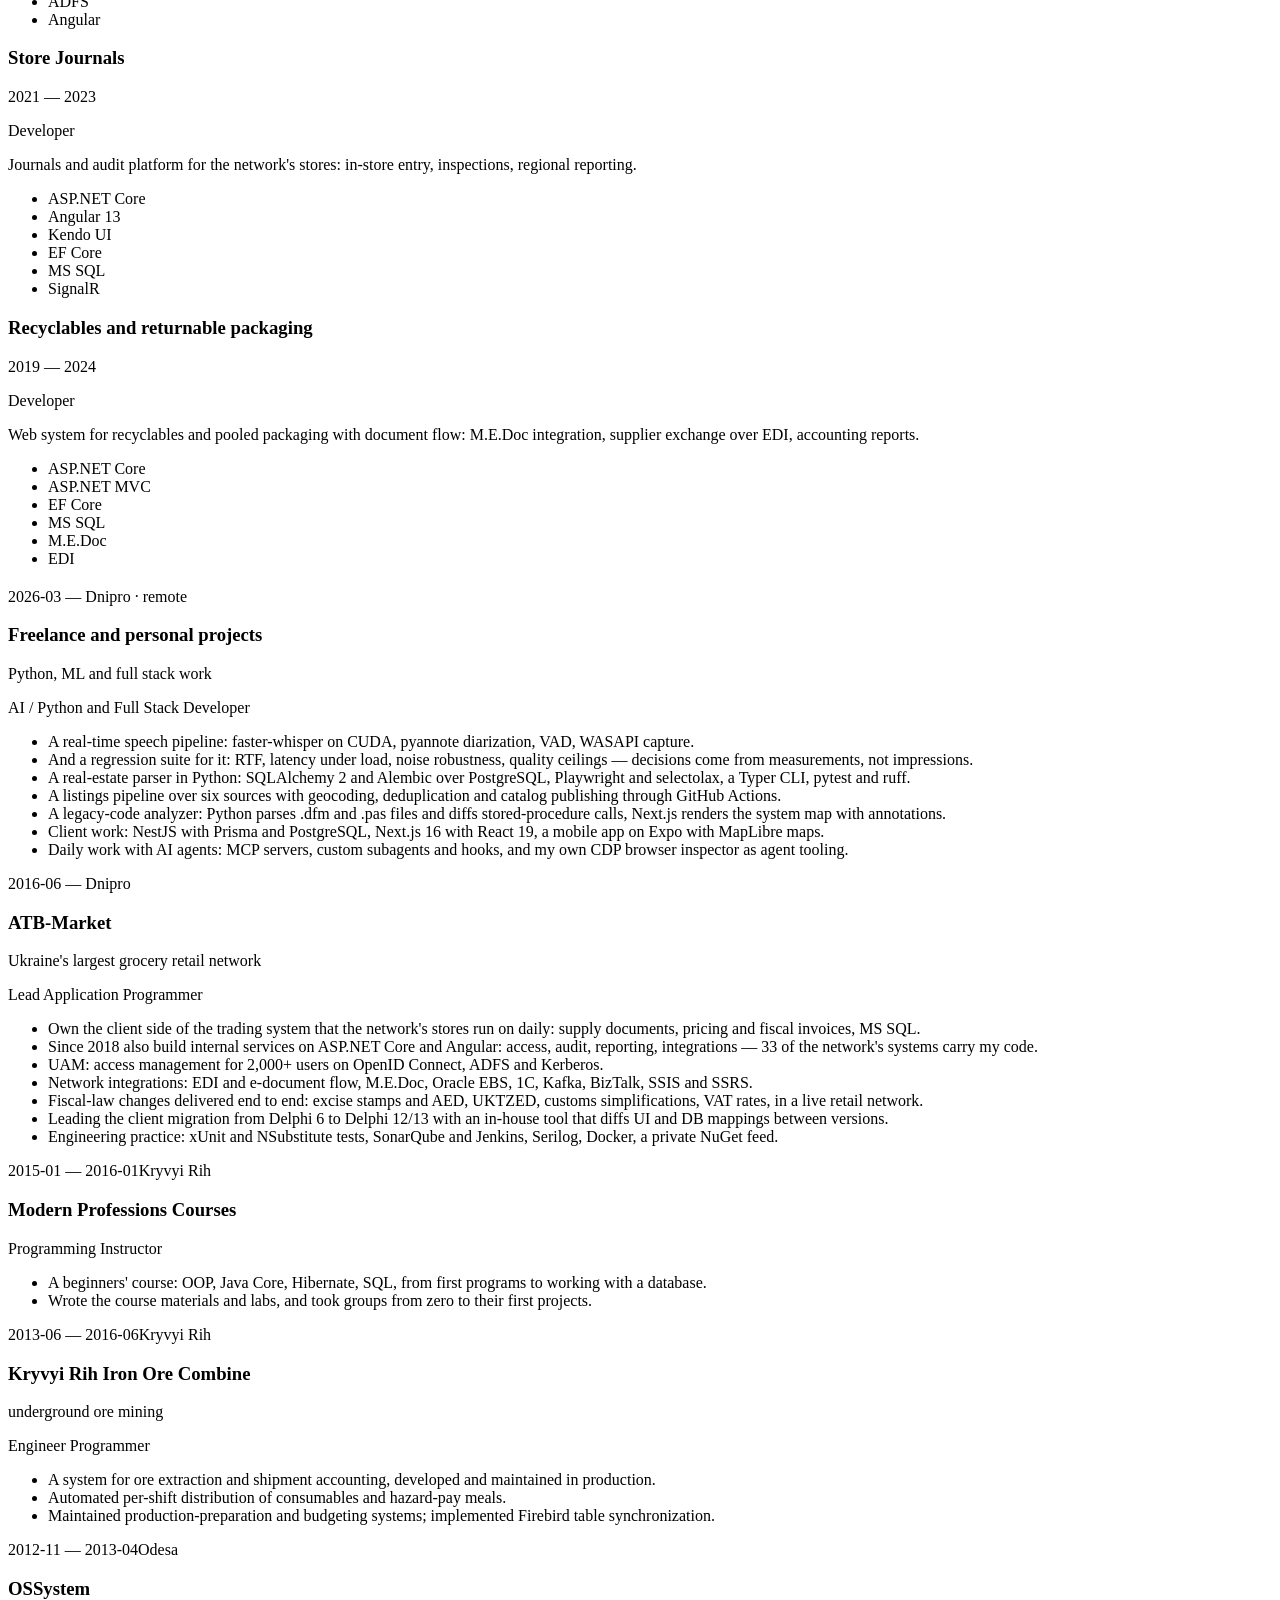
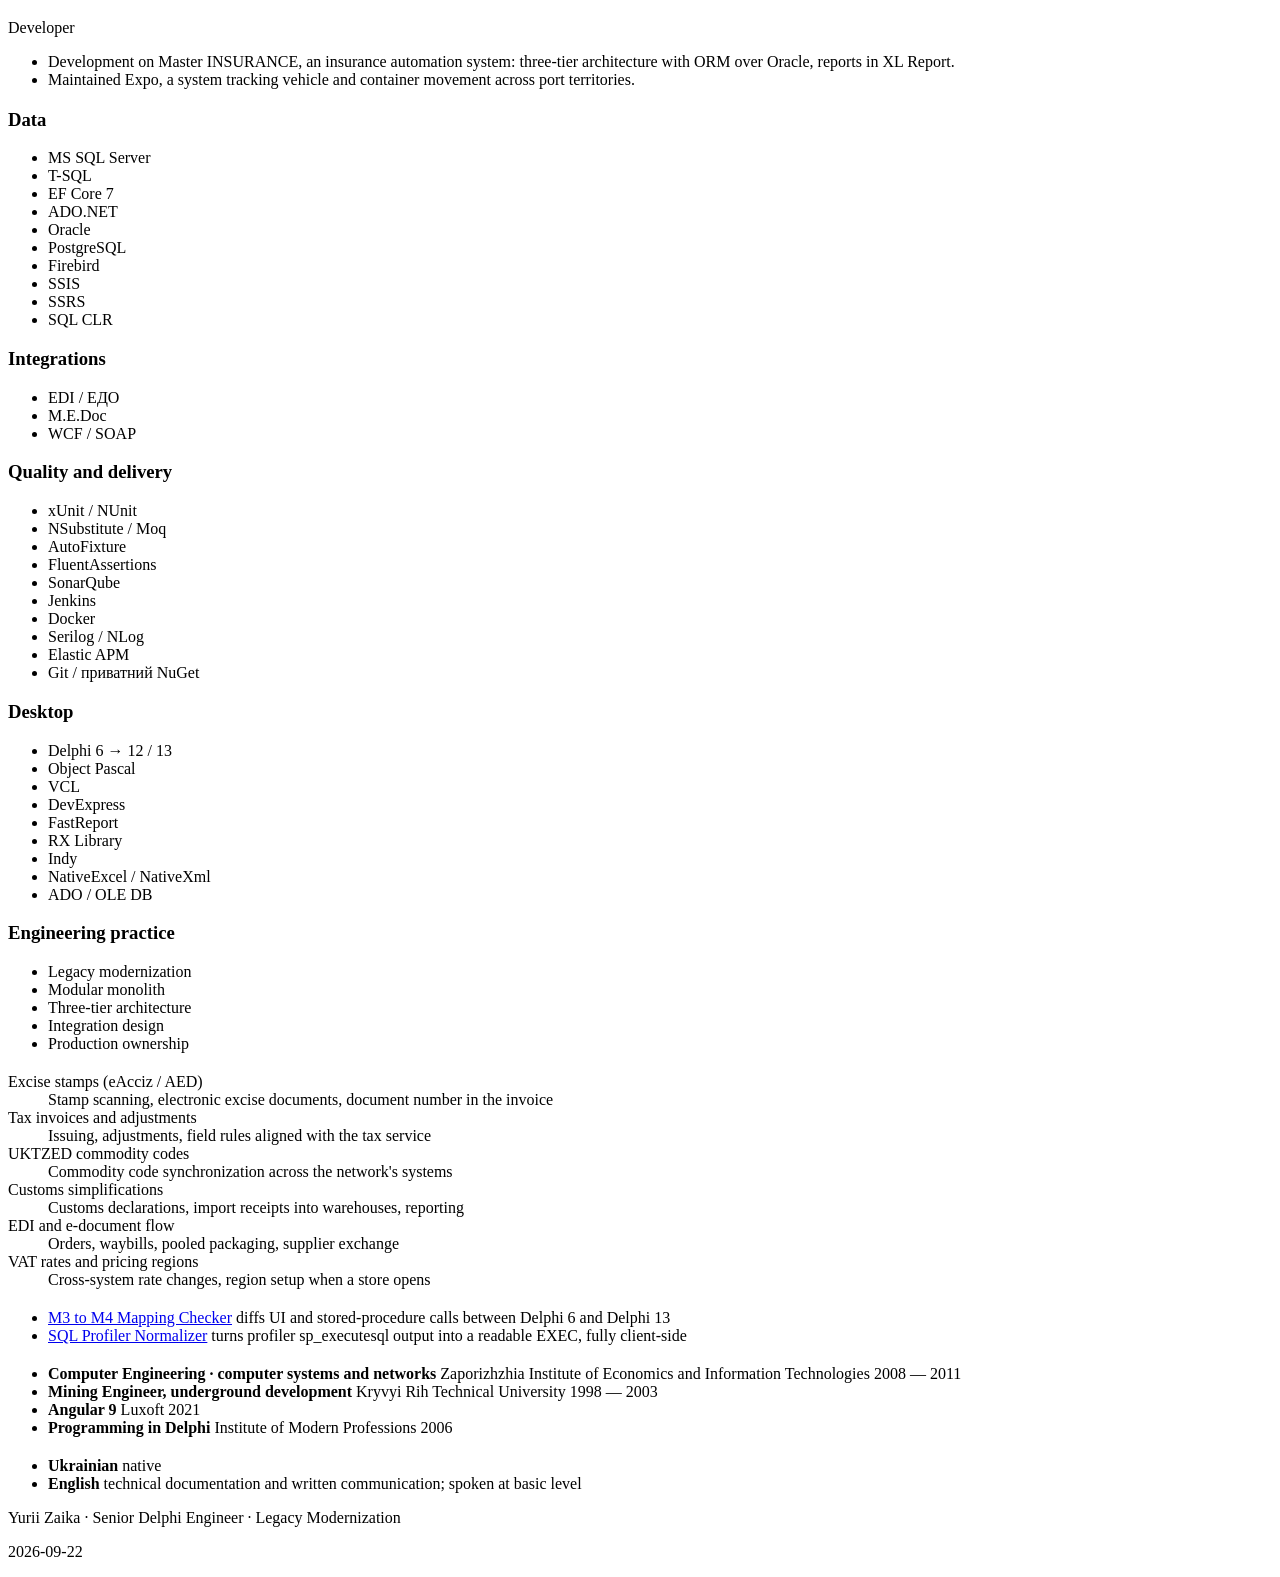
==== commit a9d9c660: "Данные: убраны счётчики кода — модули, юниты, формы, строки Размер кодовой базы ничего не говорит ры" ====
--- a/output/delphi/index.html
+++ b/output/delphi/index.html
@@ -4,14 +4,14 @@
 <meta charset="utf-8">
 <meta name="viewport" content="width=device-width,initial-scale=1">
 <title>Yurii Zaika — Senior Delphi Engineer · Legacy Modernization</title>
-<meta name="description" content="Delphi engineer with ten years of production ownership of a retail trading system: 955 units, 828 forms, MS SQL. Currently migrating the client from Delphi 6 to Delphi 12, with a purpose-built tool that diffs forms and database mappings between the two versions.">
+<meta name="description" content="Delphi engineer with ten years of production ownership of a retail trading system: the client the network's stores run on daily, MS SQL, the fiscal workflows. Currently migrating the client from Delphi 6 to Delphi 12, with a purpose-built tool that diffs UI and database mappings between the two versions.">
 <link rel="preconnect" href="https://fonts.googleapis.com">
 <link rel="preconnect" href="https://fonts.gstatic.com" crossorigin>
 <link rel="stylesheet" href="https://fonts.googleapis.com/css2?family=Instrument+Sans:wght@400;500;600&family=Instrument+Serif:ital@0;1&family=JetBrains+Mono:wght@400;500&display=swap">
 <link rel="stylesheet" href="../assets/css/site.css">
 </head>
 <body data-target="delphi">
-<script>window.RESUME_DATA = {"profile": {"name": {"uk": "Юрій Заїка", "en": "Yurii Zaika"}, "location": {"uk": "Дніпро, Україна · віддалено або гібрид", "en": "Dnipro, Ukraine · remote or hybrid"}, "titles": {"full": {"uk": "Провідний інженер ПЗ · .NET та Delphi", "en": "Lead Software Engineer · .NET & Delphi"}, "dotnet": {"uk": "Senior .NET інженер", "en": "Senior .NET Engineer"}, "delphi": {"uk": "Senior Delphi інженер · модернізація legacy", "en": "Senior Delphi Engineer · Legacy Modernization"}, "web": {"uk": "Full Stack інженер · .NET та Angular", "en": "Full Stack Engineer · .NET & Angular"}, "ai": {"uk": "AI / Python інженер", "en": "AI / Python Engineer"}}, "summary": {"full": {"uk": "Десять років усередині ядра однієї роздрібної мережі: торгова система на Delphi, якою щодня працюють магазини, і сервіси на ASP.NET Core, що поступово забирають її функції. Доступи для 2000+ користувачів, фіскальні та EDI-інтеграції, міграція клієнта з Delphi 6 на Delphi 12.", "en": "Ten years inside the core systems of one retail network: a Delphi trading platform that stores run on daily, and ASP.NET Core services that keep taking over its functions. Access control for 2,000+ users, fiscal and EDI integrations, and an ongoing Delphi 6 to Delphi 12 client migration."}, "dotnet": {"uk": "Senior .NET інженер: ASP.NET Core та Web API на .NET 7, EF Core і T-SQL, інтеграції з Kafka, EDI, M.E.Doc та Oracle EBS, аутентифікація через OIDC, ADFS і Kerberos. Власна система керування доступом на 2000+ користувачів.", "en": "Senior .NET engineer: ASP.NET Core and Web API on .NET 7, EF Core and T-SQL, integrations over Kafka, EDI, M.E.Doc and Oracle EBS, authentication through OIDC, ADFS and Kerberos. Built the in-house access management system used by 2,000+ people."}, "delphi": {"uk": "Delphi-інженер із десятирічним досвідом супроводу торгової системи у продакшені: 955 модулів, 828 форм, MS SQL. Веду міграцію клієнта з Delphi 6 на Delphi 12 і написав інструмент звіряння форм та мапінгу БД між версіями.", "en": "Delphi engineer with ten years of production ownership of a retail trading system: 955 units, 828 forms, MS SQL. Currently migrating the client from Delphi 6 to Delphi 12, with a purpose-built tool that diffs forms and database mappings between the two versions."}, "web": {"uk": "Full stack інженер: ASP.NET Core та Web API на бекенді, Angular 13 з Kendo UI і Razor на фронті, real-time через SignalR. Внутрішні системи для роздрібної мережі — доступи, аудит, звітність, інтеграції.", "en": "Full stack engineer: ASP.NET Core and Web API on the back end, Angular 13 with Kendo UI and Razor on the front, real-time over SignalR. Internal systems for a retail network: access control, audit, reporting, integrations."}, "ai": {"uk": "Десять років промислової розробки — і власний трек у Python та ML. Побудував голосовий пайплайн реального часу: faster-whisper на CUDA, діаризація pyannote, VAD і потокова обробка — 55 модулів, 15 500 рядків Python, з регресійними замірами затримки та RTF. Поряд — конвеєри даних на SQLAlchemy і Playwright та щоденна робота з ІІ-агентами.", "en": "Ten years of production engineering plus a personal track in Python and ML. Built a real-time speech pipeline: faster-whisper on CUDA, pyannote diarization, VAD and streaming — 55 modules, 15,500 lines of Python, with regression measurements of latency and RTF. Alongside it: data pipelines on SQLAlchemy and Playwright, and daily work with AI agents."}}, "contacts": [{"id": "email", "label": "xetr11@gmail.com", "href": "mailto:xetr11@gmail.com"}, {"id": "telegram", "label": "t.me/xetr_11", "href": "https://t.me/xetr_11"}, {"id": "github", "label": "github.com/qwert11", "href": "https://github.com/qwert11"}], "metrics": [{"value": "10", "unit": {"uk": "років", "en": "years"}, "label": {"uk": "у виробничих системах роздрібу, з 2016 і донині", "en": "in production retail systems, 2016 to now"}, "tags": ["full", "dotnet", "delphi", "web", "ai"]}, {"value": "2 000+", "unit": {"uk": "", "en": ""}, "label": {"uk": "користувачів у системі доступів, яку я побудував", "en": "users on the access system I built"}, "tags": ["full", "dotnet", "web"]}, {"value": "33", "unit": {"uk": "", "en": ""}, "label": {"uk": "внутрішні системи мережі, у яких є мій код", "en": "internal systems of the network carry my code"}, "tags": ["full", "dotnet", "delphi", "web"]}, {"value": "2", "unit": {"uk": "стеки", "en": "stacks"}, "label": {"uk": "Delphi і .NET — паралельно, без зупинки бізнесу", "en": "Delphi and .NET in parallel, with the business running"}, "tags": ["full", "delphi"]}, {"value": "955", "unit": {"uk": "модулів", "en": "units"}, "label": {"uk": "і 828 форм у клієнті торгової системи", "en": "and 828 forms in the trading system client"}, "tags": ["delphi"]}, {"value": ".NET 7", "unit": {"uk": "", "en": ""}, "label": {"uk": "основна платформа сервісів; ще 3.1, 5 і 6 у супроводі", "en": "the main service platform; 3.1, 5 and 6 also in support"}, "tags": ["dotnet", "web"]}, {"value": "15 500", "unit": {"uk": "рядків", "en": "lines"}, "label": {"uk": "Python у голосовому пайплайні: 55 модулів, STT і діаризація", "en": "of Python in the speech pipeline: 55 modules, STT and diarization"}, "tags": ["ai", "python"]}, {"value": "27", "unit": {"uk": "", "en": ""}, "label": {"uk": "репозиторіїв за 2026 рік: фриланс і власні проєкти", "en": "repositories in 2026: freelance and personal projects"}, "tags": ["ai", "python", "web"]}, {"value": "6", "unit": {"uk": "джерел", "en": "sources"}, "label": {"uk": "у конвеєрі збору оголошень: OLX, ЛУН, Rieltor, Metrazh, Telegram, FB", "en": "in the listings pipeline: OLX, LUN, Rieltor, Metrazh, Telegram, FB"}, "tags": ["ai", "python"]}], "sections": {"stack": {"uk": "Стек", "en": "Stack"}, "strengths": {"uk": "Що я зробив", "en": "What I delivered"}, "summary_cards": {"uk": "Коротко", "en": "At a glance"}, "projects": {"uk": "Ключові проєкти", "en": "Key projects"}, "details": {"uk": "Досвід", "en": "Experience"}, "education": {"uk": "Освіта та сертифікати", "en": "Education and certificates"}, "domain": {"uk": "Предметна область", "en": "Domain knowledge"}, "languages": {"uk": "Мови", "en": "Languages"}, "side": {"uk": "Код на GitHub", "en": "Code on GitHub"}}, "ui": {"auto": {"uk": "Авто", "en": "Auto"}, "light": {"uk": "Світла", "en": "Light"}, "dark": {"uk": "Темна", "en": "Dark"}, "pdf": {"uk": "PDF", "en": "PDF"}, "word": {"uk": "Word", "en": "Word"}, "markdown": {"uk": "Markdown", "en": "Markdown"}, "full": {"uk": "Все", "en": "Full"}, "dotnet": {"uk": ".NET", "en": ".NET"}, "delphi": {"uk": "Delphi", "en": "Delphi"}, "web": {"uk": "Web", "en": "Web"}, "ai": {"uk": "AI / Python", "en": "AI / Python"}, "ua": {"uk": "Укр", "en": "UA"}, "en": {"uk": "Анг", "en": "EN"}, "details_anchor": {"uk": "Деталі нижче", "en": "Details below"}, "present": {"uk": "донині", "en": "present"}, "profiles_hint": {"uk": "Профіль резюме", "en": "Resume profile"}}}, "sections": {"stack": {"uk": "Стек", "en": "Stack"}, "strengths": {"uk": "Що я зробив", "en": "What I delivered"}, "summary_cards": {"uk": "Коротко", "en": "At a glance"}, "projects": {"uk": "Ключові проєкти", "en": "Key projects"}, "details": {"uk": "Досвід", "en": "Experience"}, "education": {"uk": "Освіта та сертифікати", "en": "Education and certificates"}, "domain": {"uk": "Предметна область", "en": "Domain knowledge"}, "languages": {"uk": "Мови", "en": "Languages"}, "side": {"uk": "Код на GitHub", "en": "Code on GitHub"}}, "ui": {"auto": {"uk": "Авто", "en": "Auto"}, "light": {"uk": "Світла", "en": "Light"}, "dark": {"uk": "Темна", "en": "Dark"}, "pdf": {"uk": "PDF", "en": "PDF"}, "word": {"uk": "Word", "en": "Word"}, "markdown": {"uk": "Markdown", "en": "Markdown"}, "full": {"uk": "Все", "en": "Full"}, "dotnet": {"uk": ".NET", "en": ".NET"}, "delphi": {"uk": "Delphi", "en": "Delphi"}, "web": {"uk": "Web", "en": "Web"}, "ai": {"uk": "AI / Python", "en": "AI / Python"}, "ua": {"uk": "Укр", "en": "UA"}, "en": {"uk": "Анг", "en": "EN"}, "details_anchor": {"uk": "Деталі нижче", "en": "Details below"}, "present": {"uk": "донині", "en": "present"}, "profiles_hint": {"uk": "Профіль резюме", "en": "Resume profile"}}, "titleTextObj": {"uk": "Senior Delphi інженер · модернізація legacy", "en": "Senior Delphi Engineer · Legacy Modernization"}, "summaryTextObj": {"uk": "Delphi-інженер із десятирічним досвідом супроводу торгової системи у продакшені: 955 модулів, 828 форм, MS SQL. Веду міграцію клієнта з Delphi 6 на Delphi 12 і написав інструмент звіряння форм та мапінгу БД між версіями.", "en": "Delphi engineer with ten years of production ownership of a retail trading system: 955 units, 828 forms, MS SQL. Currently migrating the client from Delphi 6 to Delphi 12, with a purpose-built tool that diffs forms and database mappings between the two versions."}};</script>
+<script>window.RESUME_DATA = {"profile": {"name": {"uk": "Юрій Заїка", "en": "Yurii Zaika"}, "location": {"uk": "Дніпро, Україна · віддалено або гібрид", "en": "Dnipro, Ukraine · remote or hybrid"}, "titles": {"full": {"uk": "Провідний інженер ПЗ · .NET та Delphi", "en": "Lead Software Engineer · .NET & Delphi"}, "dotnet": {"uk": "Senior .NET інженер", "en": "Senior .NET Engineer"}, "delphi": {"uk": "Senior Delphi інженер · модернізація legacy", "en": "Senior Delphi Engineer · Legacy Modernization"}, "web": {"uk": "Full Stack інженер · .NET та Angular", "en": "Full Stack Engineer · .NET & Angular"}, "ai": {"uk": "AI / Python інженер", "en": "AI / Python Engineer"}}, "summary": {"full": {"uk": "Десять років усередині ядра однієї роздрібної мережі: торгова система на Delphi, якою щодня працюють магазини, і сервіси на ASP.NET Core, що поступово забирають її функції. Доступи для 2000+ користувачів, фіскальні та EDI-інтеграції, міграція клієнта з Delphi 6 на Delphi 12.", "en": "Ten years inside the core systems of one retail network: a Delphi trading platform that stores run on daily, and ASP.NET Core services that keep taking over its functions. Access control for 2,000+ users, fiscal and EDI integrations, and an ongoing Delphi 6 to Delphi 12 client migration."}, "dotnet": {"uk": "Senior .NET інженер: ASP.NET Core та Web API на .NET 7, EF Core і T-SQL, інтеграції з Kafka, EDI, M.E.Doc та Oracle EBS, аутентифікація через OIDC, ADFS і Kerberos. Власна система керування доступом на 2000+ користувачів.", "en": "Senior .NET engineer: ASP.NET Core and Web API on .NET 7, EF Core and T-SQL, integrations over Kafka, EDI, M.E.Doc and Oracle EBS, authentication through OIDC, ADFS and Kerberos. Built the in-house access management system used by 2,000+ people."}, "delphi": {"uk": "Delphi-інженер із десятирічним досвідом супроводу торгової системи у продакшені: клієнт, якому щодня довіряють магазини мережі, MS SQL, фіскальний контур. Веду міграцію клієнта з Delphi 6 на Delphi 12 і написав інструмент звіряння інтерфейсу та мапінгу БД між версіями.", "en": "Delphi engineer with ten years of production ownership of a retail trading system: the client the network's stores run on daily, MS SQL, the fiscal workflows. Currently migrating the client from Delphi 6 to Delphi 12, with a purpose-built tool that diffs UI and database mappings between the two versions."}, "web": {"uk": "Full stack інженер: ASP.NET Core та Web API на бекенді, Angular 13 з Kendo UI і Razor на фронті, real-time через SignalR. Внутрішні системи для роздрібної мережі — доступи, аудит, звітність, інтеграції.", "en": "Full stack engineer: ASP.NET Core and Web API on the back end, Angular 13 with Kendo UI and Razor on the front, real-time over SignalR. Internal systems for a retail network: access control, audit, reporting, integrations."}, "ai": {"uk": "Десять років промислової розробки — і власний трек у Python та ML. Побудував голосовий пайплайн реального часу: faster-whisper на CUDA, діаризація pyannote, VAD і потокова обробка, з регресійними замірами затримки та RTF. Поряд — конвеєри даних на SQLAlchemy і Playwright та щоденна робота з ІІ-агентами.", "en": "Ten years of production engineering plus a personal track in Python and ML. Built a real-time speech pipeline: faster-whisper on CUDA, pyannote diarization, VAD and streaming, with regression measurements of latency and RTF. Alongside it: data pipelines on SQLAlchemy and Playwright, and daily work with AI agents."}}, "contacts": [{"id": "email", "label": "xetr11@gmail.com", "href": "mailto:xetr11@gmail.com"}, {"id": "telegram", "label": "t.me/xetr_11", "href": "https://t.me/xetr_11"}, {"id": "github", "label": "github.com/qwert11", "href": "https://github.com/qwert11"}], "metrics": [{"value": "10", "unit": {"uk": "років", "en": "years"}, "label": {"uk": "у виробничих системах роздрібу, з 2016 і донині", "en": "in production retail systems, 2016 to now"}, "tags": ["full", "dotnet", "delphi", "web", "ai"]}, {"value": "2 000+", "unit": {"uk": "", "en": ""}, "label": {"uk": "користувачів у системі доступів, яку я побудував", "en": "users on the access system I built"}, "tags": ["full", "dotnet", "web"]}, {"value": "33", "unit": {"uk": "", "en": ""}, "label": {"uk": "внутрішні системи мережі, у яких є мій код", "en": "internal systems of the network carry my code"}, "tags": ["full", "dotnet", "delphi", "web"]}, {"value": "2", "unit": {"uk": "стеки", "en": "stacks"}, "label": {"uk": "Delphi і .NET — паралельно, без зупинки бізнесу", "en": "Delphi and .NET in parallel, with the business running"}, "tags": ["full", "delphi"]}, {"value": ".NET 7", "unit": {"uk": "", "en": ""}, "label": {"uk": "основна платформа внутрішніх сервісів мережі", "en": "the main platform of the network's internal services"}, "tags": ["dotnet", "web"]}, {"value": "27", "unit": {"uk": "", "en": ""}, "label": {"uk": "репозиторіїв за 2026 рік: фриланс і власні проєкти", "en": "repositories in 2026: freelance and personal projects"}, "tags": ["ai", "python", "web"]}, {"value": "6", "unit": {"uk": "джерел", "en": "sources"}, "label": {"uk": "у конвеєрі збору оголошень: OLX, ЛУН, Rieltor, Metrazh, Telegram, FB", "en": "in the listings pipeline: OLX, LUN, Rieltor, Metrazh, Telegram, FB"}, "tags": ["ai", "python"]}], "sections": {"stack": {"uk": "Стек", "en": "Stack"}, "strengths": {"uk": "Що я зробив", "en": "What I delivered"}, "summary_cards": {"uk": "Коротко", "en": "At a glance"}, "projects": {"uk": "Ключові проєкти", "en": "Key projects"}, "details": {"uk": "Досвід", "en": "Experience"}, "education": {"uk": "Освіта та сертифікати", "en": "Education and certificates"}, "domain": {"uk": "Предметна область", "en": "Domain knowledge"}, "languages": {"uk": "Мови", "en": "Languages"}, "side": {"uk": "Код на GitHub", "en": "Code on GitHub"}}, "ui": {"auto": {"uk": "Авто", "en": "Auto"}, "light": {"uk": "Світла", "en": "Light"}, "dark": {"uk": "Темна", "en": "Dark"}, "pdf": {"uk": "PDF", "en": "PDF"}, "word": {"uk": "Word", "en": "Word"}, "markdown": {"uk": "Markdown", "en": "Markdown"}, "full": {"uk": "Все", "en": "Full"}, "dotnet": {"uk": ".NET", "en": ".NET"}, "delphi": {"uk": "Delphi", "en": "Delphi"}, "web": {"uk": "Web", "en": "Web"}, "ai": {"uk": "AI / Python", "en": "AI / Python"}, "ua": {"uk": "Укр", "en": "UA"}, "en": {"uk": "Анг", "en": "EN"}, "details_anchor": {"uk": "Деталі нижче", "en": "Details below"}, "present": {"uk": "донині", "en": "present"}, "profiles_hint": {"uk": "Профіль резюме", "en": "Resume profile"}}}, "sections": {"stack": {"uk": "Стек", "en": "Stack"}, "strengths": {"uk": "Що я зробив", "en": "What I delivered"}, "summary_cards": {"uk": "Коротко", "en": "At a glance"}, "projects": {"uk": "Ключові проєкти", "en": "Key projects"}, "details": {"uk": "Досвід", "en": "Experience"}, "education": {"uk": "Освіта та сертифікати", "en": "Education and certificates"}, "domain": {"uk": "Предметна область", "en": "Domain knowledge"}, "languages": {"uk": "Мови", "en": "Languages"}, "side": {"uk": "Код на GitHub", "en": "Code on GitHub"}}, "ui": {"auto": {"uk": "Авто", "en": "Auto"}, "light": {"uk": "Світла", "en": "Light"}, "dark": {"uk": "Темна", "en": "Dark"}, "pdf": {"uk": "PDF", "en": "PDF"}, "word": {"uk": "Word", "en": "Word"}, "markdown": {"uk": "Markdown", "en": "Markdown"}, "full": {"uk": "Все", "en": "Full"}, "dotnet": {"uk": ".NET", "en": ".NET"}, "delphi": {"uk": "Delphi", "en": "Delphi"}, "web": {"uk": "Web", "en": "Web"}, "ai": {"uk": "AI / Python", "en": "AI / Python"}, "ua": {"uk": "Укр", "en": "UA"}, "en": {"uk": "Анг", "en": "EN"}, "details_anchor": {"uk": "Деталі нижче", "en": "Details below"}, "present": {"uk": "донині", "en": "present"}, "profiles_hint": {"uk": "Профіль резюме", "en": "Resume profile"}}, "titleTextObj": {"uk": "Senior Delphi інженер · модернізація legacy", "en": "Senior Delphi Engineer · Legacy Modernization"}, "summaryTextObj": {"uk": "Delphi-інженер із десятирічним досвідом супроводу торгової системи у продакшені: клієнт, якому щодня довіряють магазини мережі, MS SQL, фіскальний контур. Веду міграцію клієнта з Delphi 6 на Delphi 12 і написав інструмент звіряння інтерфейсу та мапінгу БД між версіями.", "en": "Delphi engineer with ten years of production ownership of a retail trading system: the client the network's stores run on daily, MS SQL, the fiscal workflows. Currently migrating the client from Delphi 6 to Delphi 12, with a purpose-built tool that diffs UI and database mappings between the two versions."}};</script>
 <script src="../assets/js/theme.js"></script>
 
 <a class="skip" href="#main">Skip to content</a>
@@ -22,7 +22,7 @@
       <div class="hero-main">
         <p class="eyebrow" data-i18n-target-title>Senior Delphi Engineer · Legacy Modernization</p>
         <h1 data-i18n-name>Yurii Zaika</h1>
-        <p class="lead" data-i18n-summary>Delphi engineer with ten years of production ownership of a retail trading system: 955 units, 828 forms, MS SQL. Currently migrating the client from Delphi 6 to Delphi 12, with a purpose-built tool that diffs forms and database mappings between the two versions.</p>
+        <p class="lead" data-i18n-summary>Delphi engineer with ten years of production ownership of a retail trading system: the client the network's stores run on daily, MS SQL, the fiscal workflows. Currently migrating the client from Delphi 6 to Delphi 12, with a purpose-built tool that diffs UI and database mappings between the two versions.</p>
         <ul class="contacts">
           <li><a href="mailto:xetr11@gmail.com">xetr11@gmail.com</a></li>
           <li><a href="https://t.me/xetr_11" target="_blank" rel="noopener">t.me/xetr_11</a></li>
@@ -74,10 +74,6 @@
       <b>2 <span class="unit" data-uk="стеки" data-en="stacks">stacks</span></b>
       <span data-uk="Delphi і .NET — паралельно, без зупинки бізнесу" data-en="Delphi and .NET in parallel, with the business running">Delphi and .NET in parallel, with the business running</span>
     </div>
-    <div class="metric">
-      <b>955 <span class="unit" data-uk="модулів" data-en="units">units</span></b>
-      <span data-uk="і 828 форм у клієнті торгової системи" data-en="and 828 forms in the trading system client">and 828 forms in the trading system client</span>
-    </div>
   </section>
 
   <div class="columns">
@@ -87,7 +83,7 @@
         <h2 data-i18n-section-strengths></h2>
         <ul class="impact">
           <li data-uk="Побудував UAM — власну систему керування доступом мережі: 2000+ користувачів, OpenID Connect, ADFS і Kerberos замість ручної роздачі прав по кожній системі окремо." data-en="Built UAM, the network's in-house access management system: 2,000+ users on OpenID Connect, ADFS and Kerberos, replacing per-system manual permission handling.">Built UAM, the network's in-house access management system: 2,000+ users on OpenID Connect, ADFS and Kerberos, replacing per-system manual permission handling.</li>
-          <li data-uk="Веду міграцію клієнта торгової системи з Delphi 6 на Delphi 12/13 і написав інструмент, що звіряє форми та мапінг БД між версіями — щоб перехід не ламав продакшен магазинів." data-en="Leading the trading system client migration from Delphi 6 to Delphi 12/13, with a purpose-built tool that diffs forms and database mappings between versions so the switch does not break store operations.">Leading the trading system client migration from Delphi 6 to Delphi 12/13, with a purpose-built tool that diffs forms and database mappings between versions so the switch does not break store operations.</li>
+          <li data-uk="Веду міграцію клієнта торгової системи з Delphi 6 на Delphi 12/13 і написав інструмент, що звіряє інтерфейс і мапінг БД між версіями — щоб перехід не ламав продакшен магазинів." data-en="Leading the trading system client migration from Delphi 6 to Delphi 12/13, with a purpose-built tool that diffs UI and database mappings between versions so the switch does not break store operations.">Leading the trading system client migration from Delphi 6 to Delphi 12/13, with a purpose-built tool that diffs UI and database mappings between versions so the switch does not break store operations.</li>
           <li data-uk="Спроєктував і побудував платформу SMS-сповіщень мережі: SMPP і GSM API, .NET Web API та MS SQL, з архітектурою під пікові розсилки." data-en="Architected and built the network's SMS notification platform: SMPP and GSM API, .NET Web API and MS SQL, designed for peak-volume campaigns.">Architected and built the network's SMS notification platform: SMPP and GSM API, .NET Web API and MS SQL, designed for peak-volume campaigns.</li>
           <li data-uk="Проводжу зміни фіскального законодавства наскрізь по системах: еАкциз і АЕД, УКТЗЕД, митні спрощення, нові ставки ПДВ — у працюючій мережі, без зупинки магазинів." data-en="Deliver fiscal-law changes end to end across the systems: excise stamps and AED, UKTZED codes, customs simplifications, new VAT rates, all in a live retail network without stopping the stores.">Deliver fiscal-law changes end to end across the systems: excise stamps and AED, UKTZED codes, customs simplifications, new VAT rates, all in a live retail network without stopping the stores.</li>
           <li data-uk="Побудував внутрішні веб-системи для магазинів: журнали та аудит, вторсировина з інтеграцією в M.E.Doc, портал підтримки, купони, звітність." data-en="Built the internal web systems stores work with: journals and audit, recyclables with M.E.Doc integration, a support portal, coupons and reporting.">Built the internal web systems stores work with: journals and audit, recyclables with M.E.Doc integration, a support portal, coupons and reporting.</li>
@@ -103,7 +99,7 @@
               <span class="period">2024 — 2026</span>
             </div>
             <p class="role" data-uk="Технічний лід міграції" data-en="Migration lead">Migration lead</p>
-            <p data-uk="Переведення клієнта торгової системи (955 модулів, 828 форм) на сучасний компілятор із переробкою ядра. Написав окремий інструмент, що звіряє форми та мапінг таблиць між старою і новою версіями — міграція йде без зупинки магазинів." data-en="Moving the trading system client (955 units, 828 forms) to a modern compiler with a core redesign. Built a separate tool that diffs forms and table mappings between the old and new versions, so the migration runs without stopping stores.">Moving the trading system client (955 units, 828 forms) to a modern compiler with a core redesign. Built a separate tool that diffs forms and table mappings between the old and new versions, so the migration runs without stopping stores.</p>
+            <p data-uk="Переведення клієнта торгової системи на сучасний компілятор із переробкою ядра. Написав окремий інструмент, що звіряє інтерфейс і мапінг таблиць між старою і новою версіями — міграція йде без зупинки магазинів." data-en="Moving the trading system client to a modern compiler with a core redesign. Built a separate tool that diffs UI and table mappings between the old and new versions, so the migration runs without stopping stores.">Moving the trading system client to a modern compiler with a core redesign. Built a separate tool that diffs UI and table mappings between the old and new versions, so the migration runs without stopping stores.</p>
             <ul class="chips small"><li>Delphi 12/13</li><li>Object Pascal</li><li>VCL</li><li>MS SQL</li><li>DevExpress</li><li>FastReport</li></ul>
             <p class="project-link"><a href="https://github.com/qwert11/d6_d13_dbmapping_checker" target="_blank" rel="noopener">github.com/qwert11/d6_d13_dbmapping_checker</a></p>
           </article>
@@ -122,7 +118,7 @@
               <span class="period">2026</span>
             </div>
             <p class="role" data-uk="Автор" data-en="Author">Author</p>
-            <p data-uk="Інструмент для розбору торгової системи перед міграцією: Python парсить .dfm і .pas, витягує виклики процедур і зв'язки форм, Next.js показує це картою з анотаціями та коментарями по вузлах." data-en="A tool for mapping the trading system before migration: Python parses .dfm and .pas files, extracts stored-procedure calls and form relations, and a Next.js app renders it as an annotated map.">A tool for mapping the trading system before migration: Python parses .dfm and .pas files, extracts stored-procedure calls and form relations, and a Next.js app renders it as an annotated map.</p>
+            <p data-uk="Інструмент для розбору торгової системи перед міграцією: Python парсить .dfm і .pas, витягує виклики процедур і зв'язки екранів, Next.js показує це картою з анотаціями та коментарями по вузлах." data-en="A tool for mapping the trading system before migration: Python parses .dfm and .pas files, extracts stored-procedure calls and screen relations, and a Next.js app renders it as an annotated map.">A tool for mapping the trading system before migration: Python parses .dfm and .pas files, extracts stored-procedure calls and screen relations, and a Next.js app renders it as an annotated map.</p>
             <ul class="chips small"><li>Python</li><li>Next.js</li><li>TypeScript</li><li>PostgreSQL</li></ul>
           </article>
           <article class="project">
@@ -140,7 +136,7 @@
               <span class="period">2021 — 2023</span>
             </div>
             <p class="role" data-uk="Розробник" data-en="Developer">Developer</p>
-            <p data-uk="Платформа журналів та аудиту для магазинів мережі: заповнення на місцях, перевірки, звітність по регіонах. Найінтенсивніший проєкт за обсягом коду серед веб-систем." data-en="Journals and audit platform for the network's stores: in-store entry, inspections, regional reporting. The most code-intensive of the web systems.">Journals and audit platform for the network's stores: in-store entry, inspections, regional reporting. The most code-intensive of the web systems.</p>
+            <p data-uk="Платформа журналів та аудиту для магазинів мережі: заповнення на місцях, перевірки, звітність по регіонах." data-en="Journals and audit platform for the network's stores: in-store entry, inspections, regional reporting.">Journals and audit platform for the network's stores: in-store entry, inspections, regional reporting.</p>
             <ul class="chips small"><li>ASP.NET Core</li><li>Angular 13</li><li>Kendo UI</li><li>EF Core</li><li>MS SQL</li><li>SignalR</li></ul>
           </article>
           <article class="project">
@@ -165,7 +161,7 @@
               <p class="note" data-uk="Python, ML та фулстек-розробка" data-en="Python, ML and full stack work">Python, ML and full stack work</p>
               <p class="role" data-uk="AI / Python та full stack розробник" data-en="AI / Python and Full Stack Developer">AI / Python and Full Stack Developer</p>
               <ul class="clean">
-                <li data-uk="Голосовий пайплайн реального часу: faster-whisper на CUDA, діаризація pyannote, VAD, потоковий захват WASAPI — 55 модулів, 15 500 рядків Python." data-en="A real-time speech pipeline: faster-whisper on CUDA, pyannote diarization, VAD, WASAPI capture — 55 modules, 15,500 lines of Python.">A real-time speech pipeline: faster-whisper on CUDA, pyannote diarization, VAD, WASAPI capture — 55 modules, 15,500 lines of Python.</li>
+                <li data-uk="Голосовий пайплайн реального часу: faster-whisper на CUDA, діаризація pyannote, VAD, потоковий захват WASAPI." data-en="A real-time speech pipeline: faster-whisper on CUDA, pyannote diarization, VAD, WASAPI capture.">A real-time speech pipeline: faster-whisper on CUDA, pyannote diarization, VAD, WASAPI capture.</li>
                 <li data-uk="Для нього ж — набір регресійних замірів: RTF, затримка під навантаженням, стійкість до шуму, межі якості; рішення приймаю за цифрами, а не на слух." data-en="And a regression suite for it: RTF, latency under load, noise robustness, quality ceilings — decisions come from measurements, not impressions.">And a regression suite for it: RTF, latency under load, noise robustness, quality ceilings — decisions come from measurements, not impressions.</li>
                 <li data-uk="Парсер нерухомості на Python: SQLAlchemy 2 і Alembic поверх PostgreSQL, Playwright та selectolax, CLI на Typer, pytest і ruff." data-en="A real-estate parser in Python: SQLAlchemy 2 and Alembic over PostgreSQL, Playwright and selectolax, a Typer CLI, pytest and ruff.">A real-estate parser in Python: SQLAlchemy 2 and Alembic over PostgreSQL, Playwright and selectolax, a Typer CLI, pytest and ruff.</li>
                 <li data-uk="Конвеєр збору оголошень із шести джерел із геокодуванням, дедублікацією і публікацією каталогу через GitHub Actions." data-en="A listings pipeline over six sources with geocoding, deduplication and catalog publishing through GitHub Actions.">A listings pipeline over six sources with geocoding, deduplication and catalog publishing through GitHub Actions.</li>
@@ -182,12 +178,12 @@
               <p class="note" data-uk="найбільша продуктова мережа України" data-en="Ukraine's largest grocery retail network">Ukraine's largest grocery retail network</p>
               <p class="role" data-uk="Провідний прикладний програміст" data-en="Lead Application Programmer">Lead Application Programmer</p>
               <ul class="clean">
-                <li data-uk="Відповідаю за клієнтську частину торгової системи мережі: 955 модулів, 828 форм, MS SQL — документи постачання, ціни, фіскальні накладні." data-en="Own the client side of the network's trading system: 955 units, 828 forms, MS SQL, covering supply documents, pricing and fiscal invoices.">Own the client side of the network's trading system: 955 units, 828 forms, MS SQL, covering supply documents, pricing and fiscal invoices.</li>
+                <li data-uk="Відповідаю за клієнтську частину торгової системи, якою щодня працюють магазини мережі: документи постачання, ціни, фіскальні накладні, MS SQL." data-en="Own the client side of the trading system that the network's stores run on daily: supply documents, pricing and fiscal invoices, MS SQL.">Own the client side of the trading system that the network's stores run on daily: supply documents, pricing and fiscal invoices, MS SQL.</li>
                 <li data-uk="З 2018 паралельно будую внутрішні сервіси на ASP.NET Core і Angular: доступи, аудит, звітність, інтеграції — 33 системи мережі містять мій код." data-en="Since 2018 also build internal services on ASP.NET Core and Angular: access, audit, reporting, integrations — 33 of the network's systems carry my code.">Since 2018 also build internal services on ASP.NET Core and Angular: access, audit, reporting, integrations — 33 of the network's systems carry my code.</li>
                 <li data-uk="UAM: система керування доступом для 2000+ користувачів на OpenID Connect, ADFS і Kerberos." data-en="UAM: access management for 2,000+ users on OpenID Connect, ADFS and Kerberos.">UAM: access management for 2,000+ users on OpenID Connect, ADFS and Kerberos.</li>
                 <li data-uk="Інтеграції мережі: EDI та ЕДО, M.E.Doc, Oracle EBS, 1С, Kafka, BizTalk, SSIS та SSRS." data-en="Network integrations: EDI and e-document flow, M.E.Doc, Oracle EBS, 1C, Kafka, BizTalk, SSIS and SSRS.">Network integrations: EDI and e-document flow, M.E.Doc, Oracle EBS, 1C, Kafka, BizTalk, SSIS and SSRS.</li>
                 <li data-uk="Фіскальні зміни наскрізь по системах: еАкциз і АЕД, УКТЗЕД, митні спрощення, ставки ПДВ — у працюючій мережі." data-en="Fiscal-law changes delivered end to end: excise stamps and AED, UKTZED, customs simplifications, VAT rates, in a live retail network.">Fiscal-law changes delivered end to end: excise stamps and AED, UKTZED, customs simplifications, VAT rates, in a live retail network.</li>
-                <li data-uk="Веду міграцію клієнта з Delphi 6 на Delphi 12/13 з власним інструментом звіряння форм і мапінгу БД." data-en="Leading the client migration from Delphi 6 to Delphi 12/13 with an in-house form and DB-mapping diff tool.">Leading the client migration from Delphi 6 to Delphi 12/13 with an in-house form and DB-mapping diff tool.</li>
+                <li data-uk="Веду міграцію клієнта з Delphi 6 на Delphi 12/13 з власним інструментом звіряння інтерфейсу і мапінгу БД між версіями." data-en="Leading the client migration from Delphi 6 to Delphi 12/13 with an in-house tool that diffs UI and DB mappings between versions.">Leading the client migration from Delphi 6 to Delphi 12/13 with an in-house tool that diffs UI and DB mappings between versions.</li>
                 <li data-uk="Інженерна практика: тести на xUnit і NSubstitute, SonarQube та Jenkins, Serilog, Docker, приватний NuGet." data-en="Engineering practice: xUnit and NSubstitute tests, SonarQube and Jenkins, Serilog, Docker, a private NuGet feed.">Engineering practice: xUnit and NSubstitute tests, SonarQube and Jenkins, Serilog, Docker, a private NuGet feed.</li>
               </ul>
             </div>
@@ -279,7 +275,7 @@
         <ul class="side">
           <li>
             <a href="https://github.com/qwert11/d6_d13_dbmapping_checker" target="_blank" rel="noopener" data-uk="M3 → M4 Mapping Checker" data-en="M3 to M4 Mapping Checker">M3 to M4 Mapping Checker</a>
-            <span data-uk="звіряння форм і викликів процедур між Delphi 6 і Delphi 13" data-en="diffs forms and stored-procedure calls between Delphi 6 and Delphi 13">diffs forms and stored-procedure calls between Delphi 6 and Delphi 13</span>
+            <span data-uk="звіряння інтерфейсу і викликів процедур між Delphi 6 і Delphi 13" data-en="diffs UI and stored-procedure calls between Delphi 6 and Delphi 13">diffs UI and stored-procedure calls between Delphi 6 and Delphi 13</span>
           </li>
           <li>
             <a href="https://github.com/qwert11/sql-profiler-normalizer" target="_blank" rel="noopener" data-uk="SQL Profiler Normalizer" data-en="SQL Profiler Normalizer">SQL Profiler Normalizer</a>
@@ -328,7 +324,7 @@
 
 <footer class="wrap site-foot">
   <p><span data-i18n-name>Yurii Zaika</span> · <span data-i18n-target-title>Senior Delphi Engineer · Legacy Modernization</span></p>
-  <p class="muted">2026-09-21</p>
+  <p class="muted">2026-09-22</p>
 </footer>
 
 <script src="../assets/js/i18n.js"></script>
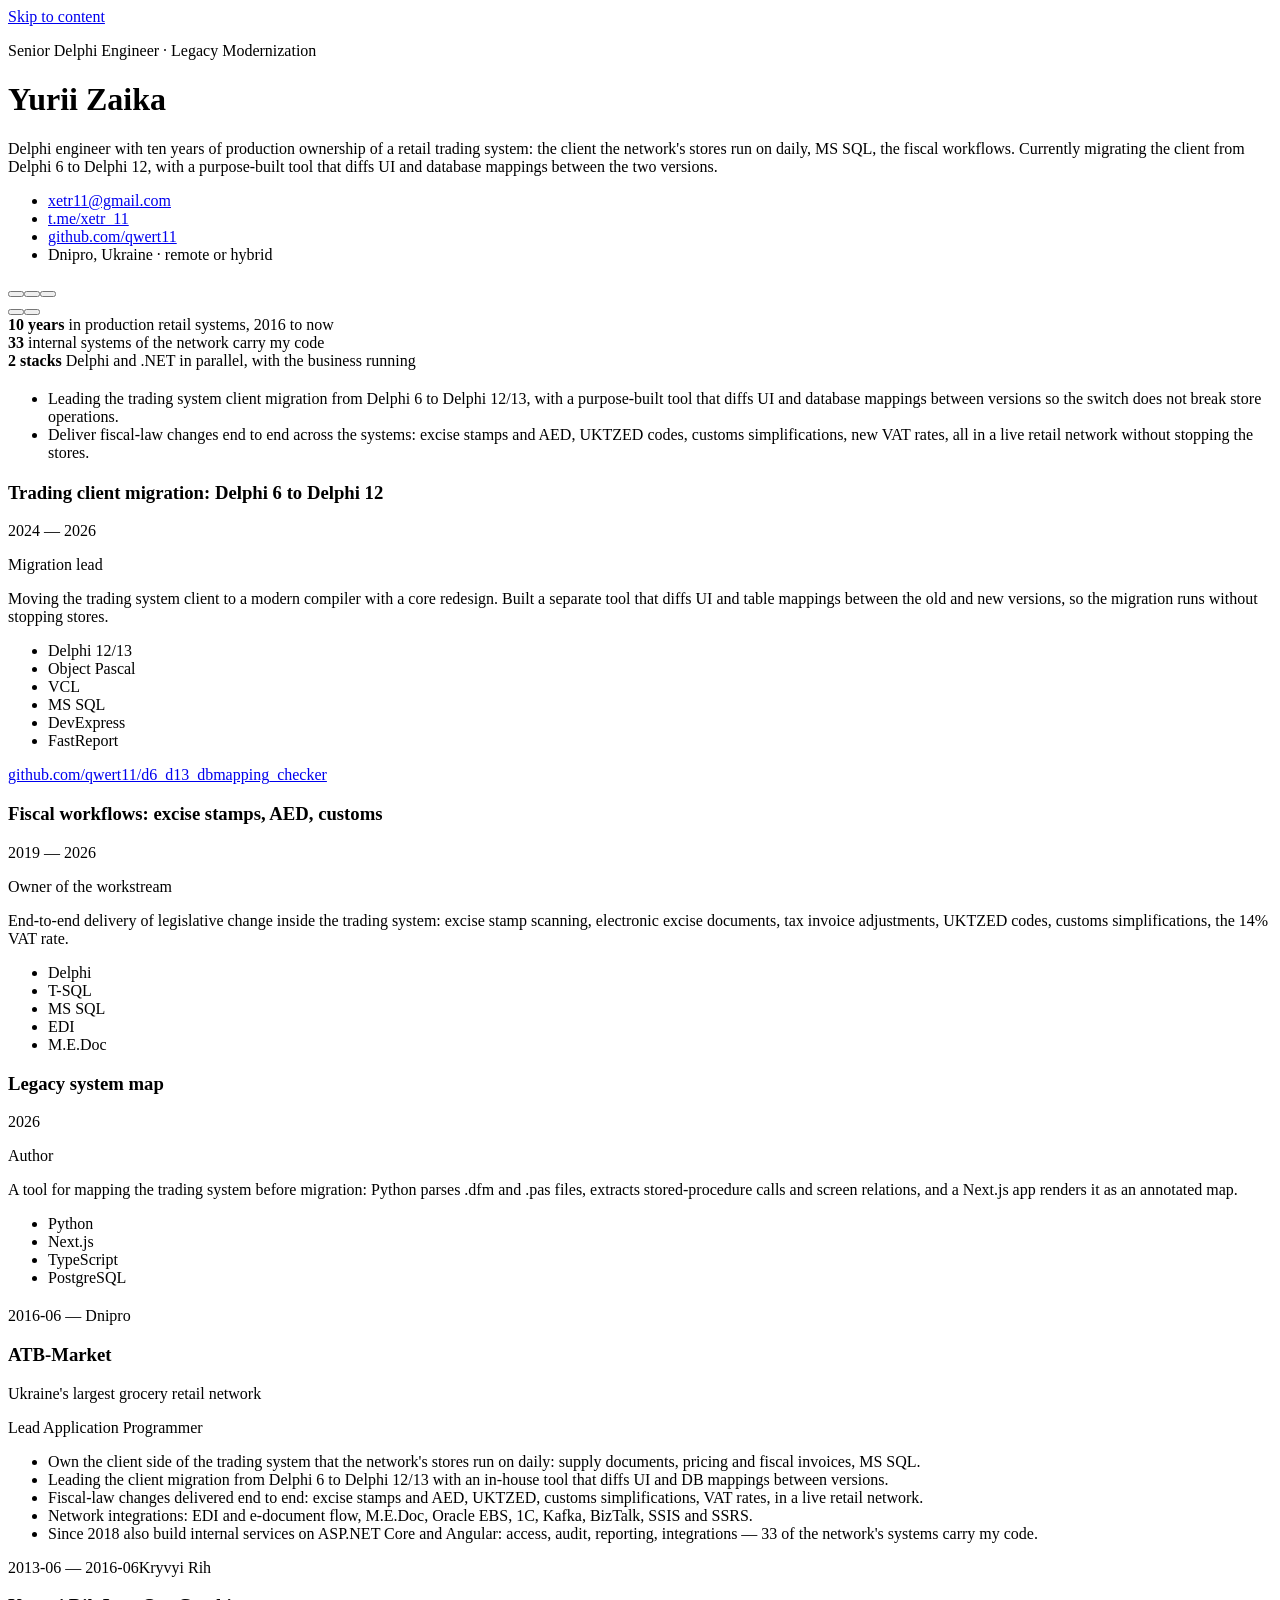
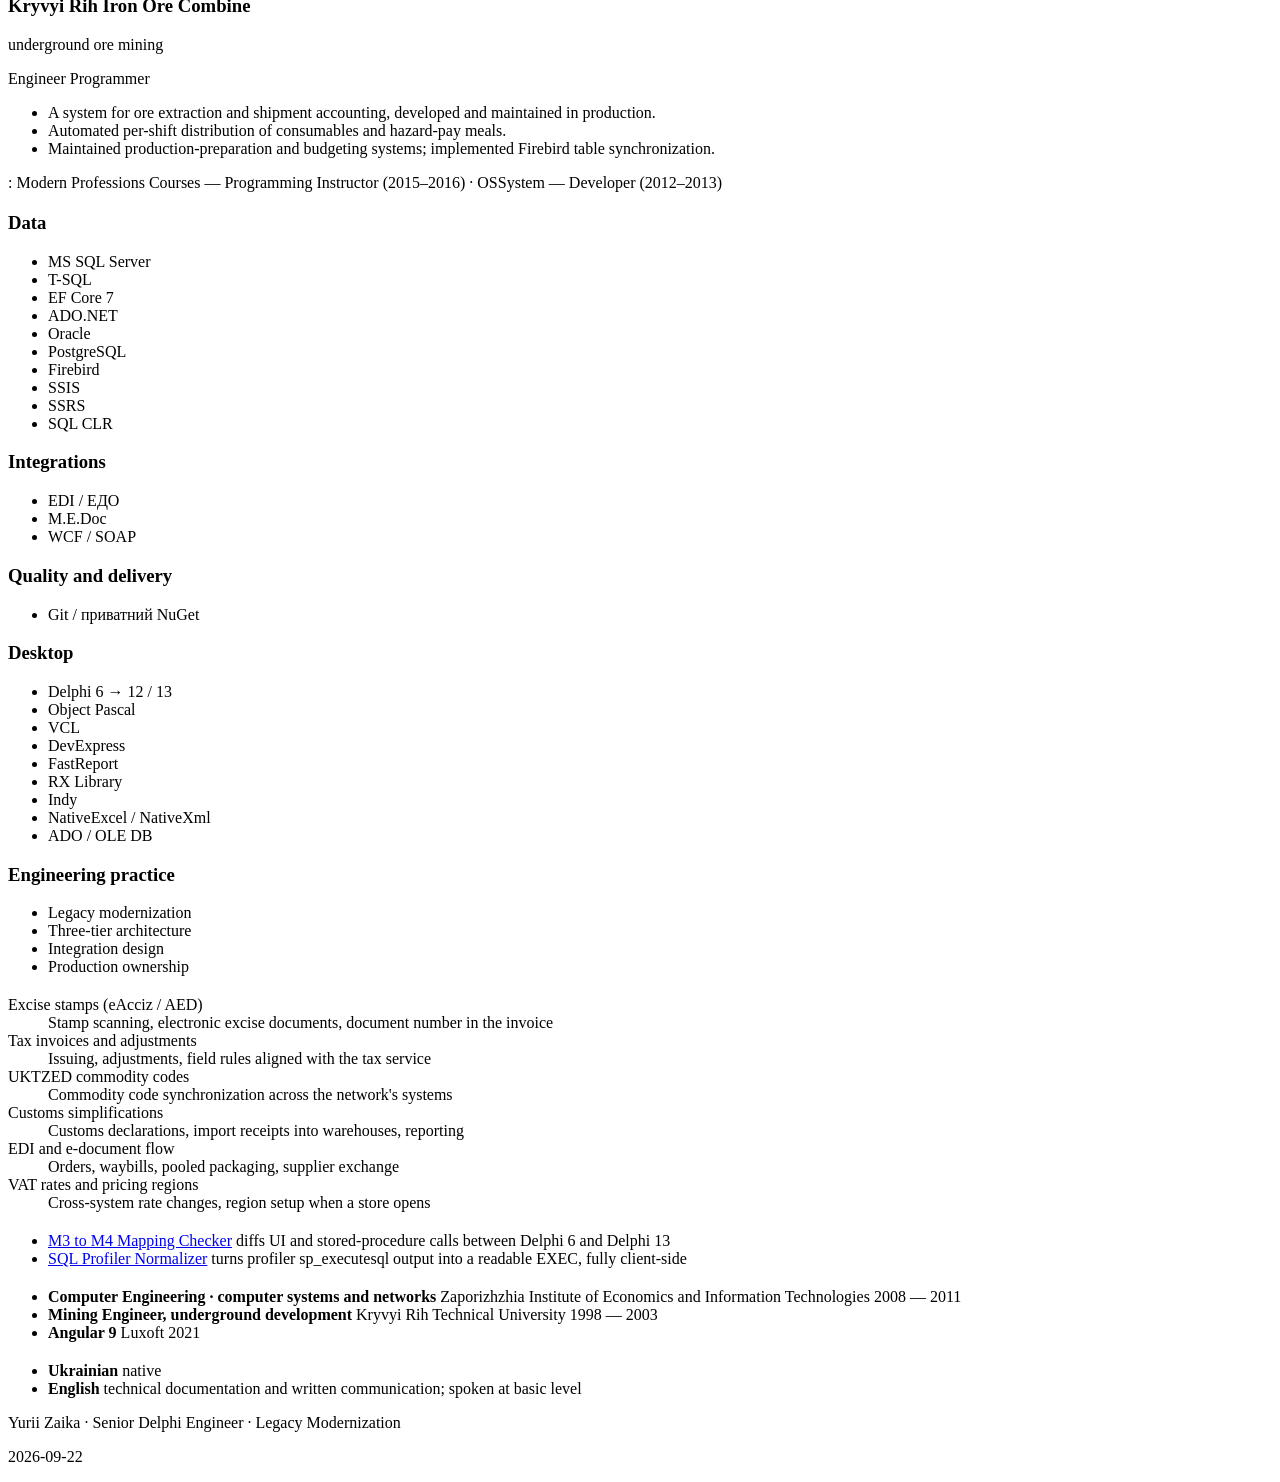
==== commit 5f59b1c8: "Профили: Delphi отдельно от .NET, буллеты по профилю, меньше шума Что было не так: сквозные теги arc" ====
--- a/output/delphi/index.html
+++ b/output/delphi/index.html
@@ -11,7 +11,7 @@
 <link rel="stylesheet" href="../assets/css/site.css">
 </head>
 <body data-target="delphi">
-<script>window.RESUME_DATA = {"profile": {"name": {"uk": "Юрій Заїка", "en": "Yurii Zaika"}, "location": {"uk": "Дніпро, Україна · віддалено або гібрид", "en": "Dnipro, Ukraine · remote or hybrid"}, "titles": {"full": {"uk": "Провідний інженер ПЗ · .NET та Delphi", "en": "Lead Software Engineer · .NET & Delphi"}, "dotnet": {"uk": "Senior .NET інженер", "en": "Senior .NET Engineer"}, "delphi": {"uk": "Senior Delphi інженер · модернізація legacy", "en": "Senior Delphi Engineer · Legacy Modernization"}, "web": {"uk": "Full Stack інженер · .NET та Angular", "en": "Full Stack Engineer · .NET & Angular"}, "ai": {"uk": "AI / Python інженер", "en": "AI / Python Engineer"}}, "summary": {"full": {"uk": "Десять років усередині ядра однієї роздрібної мережі: торгова система на Delphi, якою щодня працюють магазини, і сервіси на ASP.NET Core, що поступово забирають її функції. Доступи для 2000+ користувачів, фіскальні та EDI-інтеграції, міграція клієнта з Delphi 6 на Delphi 12.", "en": "Ten years inside the core systems of one retail network: a Delphi trading platform that stores run on daily, and ASP.NET Core services that keep taking over its functions. Access control for 2,000+ users, fiscal and EDI integrations, and an ongoing Delphi 6 to Delphi 12 client migration."}, "dotnet": {"uk": "Senior .NET інженер: ASP.NET Core та Web API на .NET 7, EF Core і T-SQL, інтеграції з Kafka, EDI, M.E.Doc та Oracle EBS, аутентифікація через OIDC, ADFS і Kerberos. Власна система керування доступом на 2000+ користувачів.", "en": "Senior .NET engineer: ASP.NET Core and Web API on .NET 7, EF Core and T-SQL, integrations over Kafka, EDI, M.E.Doc and Oracle EBS, authentication through OIDC, ADFS and Kerberos. Built the in-house access management system used by 2,000+ people."}, "delphi": {"uk": "Delphi-інженер із десятирічним досвідом супроводу торгової системи у продакшені: клієнт, якому щодня довіряють магазини мережі, MS SQL, фіскальний контур. Веду міграцію клієнта з Delphi 6 на Delphi 12 і написав інструмент звіряння інтерфейсу та мапінгу БД між версіями.", "en": "Delphi engineer with ten years of production ownership of a retail trading system: the client the network's stores run on daily, MS SQL, the fiscal workflows. Currently migrating the client from Delphi 6 to Delphi 12, with a purpose-built tool that diffs UI and database mappings between the two versions."}, "web": {"uk": "Full stack інженер: ASP.NET Core та Web API на бекенді, Angular 13 з Kendo UI і Razor на фронті, real-time через SignalR. Внутрішні системи для роздрібної мережі — доступи, аудит, звітність, інтеграції.", "en": "Full stack engineer: ASP.NET Core and Web API on the back end, Angular 13 with Kendo UI and Razor on the front, real-time over SignalR. Internal systems for a retail network: access control, audit, reporting, integrations."}, "ai": {"uk": "Десять років промислової розробки — і власний трек у Python та ML. Побудував голосовий пайплайн реального часу: faster-whisper на CUDA, діаризація pyannote, VAD і потокова обробка, з регресійними замірами затримки та RTF. Поряд — конвеєри даних на SQLAlchemy і Playwright та щоденна робота з ІІ-агентами.", "en": "Ten years of production engineering plus a personal track in Python and ML. Built a real-time speech pipeline: faster-whisper on CUDA, pyannote diarization, VAD and streaming, with regression measurements of latency and RTF. Alongside it: data pipelines on SQLAlchemy and Playwright, and daily work with AI agents."}}, "contacts": [{"id": "email", "label": "xetr11@gmail.com", "href": "mailto:xetr11@gmail.com"}, {"id": "telegram", "label": "t.me/xetr_11", "href": "https://t.me/xetr_11"}, {"id": "github", "label": "github.com/qwert11", "href": "https://github.com/qwert11"}], "metrics": [{"value": "10", "unit": {"uk": "років", "en": "years"}, "label": {"uk": "у виробничих системах роздрібу, з 2016 і донині", "en": "in production retail systems, 2016 to now"}, "tags": ["full", "dotnet", "delphi", "web", "ai"]}, {"value": "2 000+", "unit": {"uk": "", "en": ""}, "label": {"uk": "користувачів у системі доступів, яку я побудував", "en": "users on the access system I built"}, "tags": ["full", "dotnet", "web"]}, {"value": "33", "unit": {"uk": "", "en": ""}, "label": {"uk": "внутрішні системи мережі, у яких є мій код", "en": "internal systems of the network carry my code"}, "tags": ["full", "dotnet", "delphi", "web"]}, {"value": "2", "unit": {"uk": "стеки", "en": "stacks"}, "label": {"uk": "Delphi і .NET — паралельно, без зупинки бізнесу", "en": "Delphi and .NET in parallel, with the business running"}, "tags": ["full", "delphi"]}, {"value": ".NET 7", "unit": {"uk": "", "en": ""}, "label": {"uk": "основна платформа внутрішніх сервісів мережі", "en": "the main platform of the network's internal services"}, "tags": ["dotnet", "web"]}, {"value": "27", "unit": {"uk": "", "en": ""}, "label": {"uk": "репозиторіїв за 2026 рік: фриланс і власні проєкти", "en": "repositories in 2026: freelance and personal projects"}, "tags": ["ai", "python", "web"]}, {"value": "6", "unit": {"uk": "джерел", "en": "sources"}, "label": {"uk": "у конвеєрі збору оголошень: OLX, ЛУН, Rieltor, Metrazh, Telegram, FB", "en": "in the listings pipeline: OLX, LUN, Rieltor, Metrazh, Telegram, FB"}, "tags": ["ai", "python"]}], "sections": {"stack": {"uk": "Стек", "en": "Stack"}, "strengths": {"uk": "Що я зробив", "en": "What I delivered"}, "summary_cards": {"uk": "Коротко", "en": "At a glance"}, "projects": {"uk": "Ключові проєкти", "en": "Key projects"}, "details": {"uk": "Досвід", "en": "Experience"}, "education": {"uk": "Освіта та сертифікати", "en": "Education and certificates"}, "domain": {"uk": "Предметна область", "en": "Domain knowledge"}, "languages": {"uk": "Мови", "en": "Languages"}, "side": {"uk": "Код на GitHub", "en": "Code on GitHub"}}, "ui": {"auto": {"uk": "Авто", "en": "Auto"}, "light": {"uk": "Світла", "en": "Light"}, "dark": {"uk": "Темна", "en": "Dark"}, "pdf": {"uk": "PDF", "en": "PDF"}, "word": {"uk": "Word", "en": "Word"}, "markdown": {"uk": "Markdown", "en": "Markdown"}, "full": {"uk": "Все", "en": "Full"}, "dotnet": {"uk": ".NET", "en": ".NET"}, "delphi": {"uk": "Delphi", "en": "Delphi"}, "web": {"uk": "Web", "en": "Web"}, "ai": {"uk": "AI / Python", "en": "AI / Python"}, "ua": {"uk": "Укр", "en": "UA"}, "en": {"uk": "Анг", "en": "EN"}, "details_anchor": {"uk": "Деталі нижче", "en": "Details below"}, "present": {"uk": "донині", "en": "present"}, "profiles_hint": {"uk": "Профіль резюме", "en": "Resume profile"}}}, "sections": {"stack": {"uk": "Стек", "en": "Stack"}, "strengths": {"uk": "Що я зробив", "en": "What I delivered"}, "summary_cards": {"uk": "Коротко", "en": "At a glance"}, "projects": {"uk": "Ключові проєкти", "en": "Key projects"}, "details": {"uk": "Досвід", "en": "Experience"}, "education": {"uk": "Освіта та сертифікати", "en": "Education and certificates"}, "domain": {"uk": "Предметна область", "en": "Domain knowledge"}, "languages": {"uk": "Мови", "en": "Languages"}, "side": {"uk": "Код на GitHub", "en": "Code on GitHub"}}, "ui": {"auto": {"uk": "Авто", "en": "Auto"}, "light": {"uk": "Світла", "en": "Light"}, "dark": {"uk": "Темна", "en": "Dark"}, "pdf": {"uk": "PDF", "en": "PDF"}, "word": {"uk": "Word", "en": "Word"}, "markdown": {"uk": "Markdown", "en": "Markdown"}, "full": {"uk": "Все", "en": "Full"}, "dotnet": {"uk": ".NET", "en": ".NET"}, "delphi": {"uk": "Delphi", "en": "Delphi"}, "web": {"uk": "Web", "en": "Web"}, "ai": {"uk": "AI / Python", "en": "AI / Python"}, "ua": {"uk": "Укр", "en": "UA"}, "en": {"uk": "Анг", "en": "EN"}, "details_anchor": {"uk": "Деталі нижче", "en": "Details below"}, "present": {"uk": "донині", "en": "present"}, "profiles_hint": {"uk": "Профіль резюме", "en": "Resume profile"}}, "titleTextObj": {"uk": "Senior Delphi інженер · модернізація legacy", "en": "Senior Delphi Engineer · Legacy Modernization"}, "summaryTextObj": {"uk": "Delphi-інженер із десятирічним досвідом супроводу торгової системи у продакшені: клієнт, якому щодня довіряють магазини мережі, MS SQL, фіскальний контур. Веду міграцію клієнта з Delphi 6 на Delphi 12 і написав інструмент звіряння інтерфейсу та мапінгу БД між версіями.", "en": "Delphi engineer with ten years of production ownership of a retail trading system: the client the network's stores run on daily, MS SQL, the fiscal workflows. Currently migrating the client from Delphi 6 to Delphi 12, with a purpose-built tool that diffs UI and database mappings between the two versions."}};</script>
+<script>window.RESUME_DATA = {"profile": {"name": {"uk": "Юрій Заїка", "en": "Yurii Zaika"}, "location": {"uk": "Дніпро, Україна · віддалено або гібрид", "en": "Dnipro, Ukraine · remote or hybrid"}, "titles": {"full": {"uk": "Провідний інженер ПЗ · .NET та Delphi", "en": "Lead Software Engineer · .NET & Delphi"}, "dotnet": {"uk": "Senior .NET інженер", "en": "Senior .NET Engineer"}, "delphi": {"uk": "Senior Delphi інженер · модернізація legacy", "en": "Senior Delphi Engineer · Legacy Modernization"}, "web": {"uk": "Full Stack інженер · .NET та Angular", "en": "Full Stack Engineer · .NET & Angular"}, "ai": {"uk": "AI / Python інженер", "en": "AI / Python Engineer"}}, "summary": {"full": {"uk": "Десять років усередині ядра однієї роздрібної мережі: торгова система на Delphi, якою щодня працюють магазини, і сервіси на ASP.NET Core, що поступово забирають її функції. Доступи для 2000+ користувачів, фіскальні та EDI-інтеграції, міграція клієнта з Delphi 6 на Delphi 12.", "en": "Ten years inside the core systems of one retail network: a Delphi trading platform that stores run on daily, and ASP.NET Core services that keep taking over its functions. Access control for 2,000+ users, fiscal and EDI integrations, and an ongoing Delphi 6 to Delphi 12 client migration."}, "dotnet": {"uk": "Senior .NET інженер: ASP.NET Core та Web API на .NET 7, EF Core і T-SQL, інтеграції з Kafka, EDI, M.E.Doc та Oracle EBS, аутентифікація через OIDC, ADFS і Kerberos. Власна система керування доступом на 2000+ користувачів.", "en": "Senior .NET engineer: ASP.NET Core and Web API on .NET 7, EF Core and T-SQL, integrations over Kafka, EDI, M.E.Doc and Oracle EBS, authentication through OIDC, ADFS and Kerberos. Built the in-house access management system used by 2,000+ people."}, "delphi": {"uk": "Delphi-інженер із десятирічним досвідом супроводу торгової системи у продакшені: клієнт, якому щодня довіряють магазини мережі, MS SQL, фіскальний контур. Веду міграцію клієнта з Delphi 6 на Delphi 12 і написав інструмент звіряння інтерфейсу та мапінгу БД між версіями.", "en": "Delphi engineer with ten years of production ownership of a retail trading system: the client the network's stores run on daily, MS SQL, the fiscal workflows. Currently migrating the client from Delphi 6 to Delphi 12, with a purpose-built tool that diffs UI and database mappings between the two versions."}, "web": {"uk": "Full stack інженер: ASP.NET Core та Web API на бекенді, Angular 13 з Kendo UI і Razor на фронті, real-time через SignalR. Внутрішні системи для роздрібної мережі — доступи, аудит, звітність, інтеграції.", "en": "Full stack engineer: ASP.NET Core and Web API on the back end, Angular 13 with Kendo UI and Razor on the front, real-time over SignalR. Internal systems for a retail network: access control, audit, reporting, integrations."}, "ai": {"uk": "Десять років промислової розробки — і власний трек у Python та ML. Побудував голосовий пайплайн реального часу: faster-whisper на CUDA, діаризація pyannote, VAD і потокова обробка, з регресійними замірами затримки та RTF. Поряд — конвеєри даних на SQLAlchemy і Playwright та щоденна робота з ІІ-агентами.", "en": "Ten years of production engineering plus a personal track in Python and ML. Built a real-time speech pipeline: faster-whisper on CUDA, pyannote diarization, VAD and streaming, with regression measurements of latency and RTF. Alongside it: data pipelines on SQLAlchemy and Playwright, and daily work with AI agents."}}, "contacts": [{"id": "email", "label": "xetr11@gmail.com", "href": "mailto:xetr11@gmail.com"}, {"id": "telegram", "label": "t.me/xetr_11", "href": "https://t.me/xetr_11"}, {"id": "github", "label": "github.com/qwert11", "href": "https://github.com/qwert11"}], "metrics": [{"value": "10", "unit": {"uk": "років", "en": "years"}, "label": {"uk": "у виробничих системах роздрібу, з 2016 і донині", "en": "in production retail systems, 2016 to now"}, "tags": ["full", "dotnet", "delphi", "web", "ai"]}, {"value": "2 000+", "unit": {"uk": "", "en": ""}, "label": {"uk": "користувачів у системі доступів, яку я побудував", "en": "users on the access system I built"}, "tags": ["full", "dotnet", "web"]}, {"value": "33", "unit": {"uk": "", "en": ""}, "label": {"uk": "внутрішні системи мережі, у яких є мій код", "en": "internal systems of the network carry my code"}, "tags": ["full", "dotnet", "delphi", "web", "ai"]}, {"value": "2", "unit": {"uk": "стеки", "en": "stacks"}, "label": {"uk": "Delphi і .NET — паралельно, без зупинки бізнесу", "en": "Delphi and .NET in parallel, with the business running"}, "tags": ["full", "delphi"]}, {"value": ".NET 7", "unit": {"uk": "", "en": ""}, "label": {"uk": "основна платформа внутрішніх сервісів мережі", "en": "the main platform of the network's internal services"}, "tags": ["dotnet", "web"]}, {"value": "6", "unit": {"uk": "джерел", "en": "sources"}, "label": {"uk": "у конвеєрі збору оголошень: OLX, ЛУН, Rieltor, Metrazh, Telegram, FB", "en": "in the listings pipeline: OLX, LUN, Rieltor, Metrazh, Telegram, FB"}, "tags": ["ai", "python"]}], "sections": {"stack": {"uk": "Стек", "en": "Stack"}, "strengths": {"uk": "Що я зробив", "en": "What I delivered"}, "summary_cards": {"uk": "Коротко", "en": "At a glance"}, "projects": {"uk": "Ключові проєкти", "en": "Key projects"}, "details": {"uk": "Досвід", "en": "Experience"}, "education": {"uk": "Освіта та сертифікати", "en": "Education and certificates"}, "domain": {"uk": "Предметна область", "en": "Domain knowledge"}, "languages": {"uk": "Мови", "en": "Languages"}, "side": {"uk": "Код на GitHub", "en": "Code on GitHub"}}, "ui": {"auto": {"uk": "Авто", "en": "Auto"}, "light": {"uk": "Світла", "en": "Light"}, "dark": {"uk": "Темна", "en": "Dark"}, "pdf": {"uk": "PDF", "en": "PDF"}, "word": {"uk": "Word", "en": "Word"}, "markdown": {"uk": "Markdown", "en": "Markdown"}, "full": {"uk": "Все", "en": "Full"}, "dotnet": {"uk": ".NET", "en": ".NET"}, "delphi": {"uk": "Delphi", "en": "Delphi"}, "web": {"uk": "Web", "en": "Web"}, "ai": {"uk": "AI / Python", "en": "AI / Python"}, "ua": {"uk": "Укр", "en": "UA"}, "en": {"uk": "Анг", "en": "EN"}, "details_anchor": {"uk": "Деталі нижче", "en": "Details below"}, "present": {"uk": "донині", "en": "present"}, "earlier": {"uk": "Раніше", "en": "Earlier"}, "profiles_hint": {"uk": "Профіль резюме", "en": "Resume profile"}}}, "sections": {"stack": {"uk": "Стек", "en": "Stack"}, "strengths": {"uk": "Що я зробив", "en": "What I delivered"}, "summary_cards": {"uk": "Коротко", "en": "At a glance"}, "projects": {"uk": "Ключові проєкти", "en": "Key projects"}, "details": {"uk": "Досвід", "en": "Experience"}, "education": {"uk": "Освіта та сертифікати", "en": "Education and certificates"}, "domain": {"uk": "Предметна область", "en": "Domain knowledge"}, "languages": {"uk": "Мови", "en": "Languages"}, "side": {"uk": "Код на GitHub", "en": "Code on GitHub"}}, "ui": {"auto": {"uk": "Авто", "en": "Auto"}, "light": {"uk": "Світла", "en": "Light"}, "dark": {"uk": "Темна", "en": "Dark"}, "pdf": {"uk": "PDF", "en": "PDF"}, "word": {"uk": "Word", "en": "Word"}, "markdown": {"uk": "Markdown", "en": "Markdown"}, "full": {"uk": "Все", "en": "Full"}, "dotnet": {"uk": ".NET", "en": ".NET"}, "delphi": {"uk": "Delphi", "en": "Delphi"}, "web": {"uk": "Web", "en": "Web"}, "ai": {"uk": "AI / Python", "en": "AI / Python"}, "ua": {"uk": "Укр", "en": "UA"}, "en": {"uk": "Анг", "en": "EN"}, "details_anchor": {"uk": "Деталі нижче", "en": "Details below"}, "present": {"uk": "донині", "en": "present"}, "earlier": {"uk": "Раніше", "en": "Earlier"}, "profiles_hint": {"uk": "Профіль резюме", "en": "Resume profile"}}, "titleTextObj": {"uk": "Senior Delphi інженер · модернізація legacy", "en": "Senior Delphi Engineer · Legacy Modernization"}, "summaryTextObj": {"uk": "Delphi-інженер із десятирічним досвідом супроводу торгової системи у продакшені: клієнт, якому щодня довіряють магазини мережі, MS SQL, фіскальний контур. Веду міграцію клієнта з Delphi 6 на Delphi 12 і написав інструмент звіряння інтерфейсу та мапінгу БД між версіями.", "en": "Delphi engineer with ten years of production ownership of a retail trading system: the client the network's stores run on daily, MS SQL, the fiscal workflows. Currently migrating the client from Delphi 6 to Delphi 12, with a purpose-built tool that diffs UI and database mappings between the two versions."}};</script>
 <script src="../assets/js/theme.js"></script>
 
 <a class="skip" href="#main">Skip to content</a>
@@ -82,11 +82,8 @@
       <section class="block">
         <h2 data-i18n-section-strengths></h2>
         <ul class="impact">
-          <li data-uk="Побудував UAM — власну систему керування доступом мережі: 2000+ користувачів, OpenID Connect, ADFS і Kerberos замість ручної роздачі прав по кожній системі окремо." data-en="Built UAM, the network's in-house access management system: 2,000+ users on OpenID Connect, ADFS and Kerberos, replacing per-system manual permission handling.">Built UAM, the network's in-house access management system: 2,000+ users on OpenID Connect, ADFS and Kerberos, replacing per-system manual permission handling.</li>
           <li data-uk="Веду міграцію клієнта торгової системи з Delphi 6 на Delphi 12/13 і написав інструмент, що звіряє інтерфейс і мапінг БД між версіями — щоб перехід не ламав продакшен магазинів." data-en="Leading the trading system client migration from Delphi 6 to Delphi 12/13, with a purpose-built tool that diffs UI and database mappings between versions so the switch does not break store operations.">Leading the trading system client migration from Delphi 6 to Delphi 12/13, with a purpose-built tool that diffs UI and database mappings between versions so the switch does not break store operations.</li>
-          <li data-uk="Спроєктував і побудував платформу SMS-сповіщень мережі: SMPP і GSM API, .NET Web API та MS SQL, з архітектурою під пікові розсилки." data-en="Architected and built the network's SMS notification platform: SMPP and GSM API, .NET Web API and MS SQL, designed for peak-volume campaigns.">Architected and built the network's SMS notification platform: SMPP and GSM API, .NET Web API and MS SQL, designed for peak-volume campaigns.</li>
           <li data-uk="Проводжу зміни фіскального законодавства наскрізь по системах: еАкциз і АЕД, УКТЗЕД, митні спрощення, нові ставки ПДВ — у працюючій мережі, без зупинки магазинів." data-en="Deliver fiscal-law changes end to end across the systems: excise stamps and AED, UKTZED codes, customs simplifications, new VAT rates, all in a live retail network without stopping the stores.">Deliver fiscal-law changes end to end across the systems: excise stamps and AED, UKTZED codes, customs simplifications, new VAT rates, all in a live retail network without stopping the stores.</li>
-          <li data-uk="Побудував внутрішні веб-системи для магазинів: журнали та аудит, вторсировина з інтеграцією в M.E.Doc, портал підтримки, купони, звітність." data-en="Built the internal web systems stores work with: journals and audit, recyclables with M.E.Doc integration, a support portal, coupons and reporting.">Built the internal web systems stores work with: journals and audit, recyclables with M.E.Doc integration, a support portal, coupons and reporting.</li>
         </ul>
       </section>
 
@@ -121,56 +118,12 @@
             <p data-uk="Інструмент для розбору торгової системи перед міграцією: Python парсить .dfm і .pas, витягує виклики процедур і зв'язки екранів, Next.js показує це картою з анотаціями та коментарями по вузлах." data-en="A tool for mapping the trading system before migration: Python parses .dfm and .pas files, extracts stored-procedure calls and screen relations, and a Next.js app renders it as an annotated map.">A tool for mapping the trading system before migration: Python parses .dfm and .pas files, extracts stored-procedure calls and screen relations, and a Next.js app renders it as an annotated map.</p>
             <ul class="chips small"><li>Python</li><li>Next.js</li><li>TypeScript</li><li>PostgreSQL</li></ul>
           </article>
-          <article class="project">
-            <div class="project-head">
-              <h3 data-uk="UAM — керування доступом" data-en="UAM — access management">UAM — access management</h3>
-              <span class="period">2020 — 2022</span>
-            </div>
-            <p class="role" data-uk="Розробник" data-en="Developer">Developer</p>
-            <p data-uk="Централізована система прав і аутентифікації для 2000+ користувачів мережі: ролі та заявки на доступ, інтеграція з Active Directory, вхід через OpenID Connect, ADFS і Kerberos." data-en="Centralized permissions and authentication for 2,000+ people in the network: roles and access requests, Active Directory integration, sign-in through OpenID Connect, ADFS and Kerberos.">Centralized permissions and authentication for 2,000+ people in the network: roles and access requests, Active Directory integration, sign-in through OpenID Connect, ADFS and Kerberos.</p>
-            <ul class="chips small"><li>ASP.NET Core</li><li>C#</li><li>EF Core</li><li>MS SQL</li><li>OIDC</li><li>ADFS</li><li>Angular</li></ul>
-          </article>
-          <article class="project">
-            <div class="project-head">
-              <h3 data-uk="Журнали магазину" data-en="Store Journals">Store Journals</h3>
-              <span class="period">2021 — 2023</span>
-            </div>
-            <p class="role" data-uk="Розробник" data-en="Developer">Developer</p>
-            <p data-uk="Платформа журналів та аудиту для магазинів мережі: заповнення на місцях, перевірки, звітність по регіонах." data-en="Journals and audit platform for the network's stores: in-store entry, inspections, regional reporting.">Journals and audit platform for the network's stores: in-store entry, inspections, regional reporting.</p>
-            <ul class="chips small"><li>ASP.NET Core</li><li>Angular 13</li><li>Kendo UI</li><li>EF Core</li><li>MS SQL</li><li>SignalR</li></ul>
-          </article>
-          <article class="project">
-            <div class="project-head">
-              <h3 data-uk="Вторсировина та оборотна тара" data-en="Recyclables and returnable packaging">Recyclables and returnable packaging</h3>
-              <span class="period">2019 — 2024</span>
-            </div>
-            <p class="role" data-uk="Розробник" data-en="Developer">Developer</p>
-            <p data-uk="Веб-система обліку вторсировини й пулінгової тари з документообігом: інтеграція з M.E.Doc, обмін з постачальниками через EDI, звітність для бухгалтерії." data-en="Web system for recyclables and pooled packaging with document flow: M.E.Doc integration, supplier exchange over EDI, accounting reports.">Web system for recyclables and pooled packaging with document flow: M.E.Doc integration, supplier exchange over EDI, accounting reports.</p>
-            <ul class="chips small"><li>ASP.NET Core</li><li>ASP.NET MVC</li><li>EF Core</li><li>MS SQL</li><li>M.E.Doc</li><li>EDI</li></ul>
-          </article>
         </div>
       </section>
 
       <section class="block">
         <h2 data-i18n-section-details></h2>
         <div class="jobs">
-          <article class="job">
-            <div class="job-when"><span class="period">2026-03 — <span data-i18n-present></span></span><span class="city" data-uk="Дніпро · віддалено" data-en="Dnipro · remote">Dnipro · remote</span></div>
-            <div class="job-body">
-              <h3 data-uk="Фриланс і власні проєкти" data-en="Freelance and personal projects">Freelance and personal projects</h3>
-              <p class="note" data-uk="Python, ML та фулстек-розробка" data-en="Python, ML and full stack work">Python, ML and full stack work</p>
-              <p class="role" data-uk="AI / Python та full stack розробник" data-en="AI / Python and Full Stack Developer">AI / Python and Full Stack Developer</p>
-              <ul class="clean">
-                <li data-uk="Голосовий пайплайн реального часу: faster-whisper на CUDA, діаризація pyannote, VAD, потоковий захват WASAPI." data-en="A real-time speech pipeline: faster-whisper on CUDA, pyannote diarization, VAD, WASAPI capture.">A real-time speech pipeline: faster-whisper on CUDA, pyannote diarization, VAD, WASAPI capture.</li>
-                <li data-uk="Для нього ж — набір регресійних замірів: RTF, затримка під навантаженням, стійкість до шуму, межі якості; рішення приймаю за цифрами, а не на слух." data-en="And a regression suite for it: RTF, latency under load, noise robustness, quality ceilings — decisions come from measurements, not impressions.">And a regression suite for it: RTF, latency under load, noise robustness, quality ceilings — decisions come from measurements, not impressions.</li>
-                <li data-uk="Парсер нерухомості на Python: SQLAlchemy 2 і Alembic поверх PostgreSQL, Playwright та selectolax, CLI на Typer, pytest і ruff." data-en="A real-estate parser in Python: SQLAlchemy 2 and Alembic over PostgreSQL, Playwright and selectolax, a Typer CLI, pytest and ruff.">A real-estate parser in Python: SQLAlchemy 2 and Alembic over PostgreSQL, Playwright and selectolax, a Typer CLI, pytest and ruff.</li>
-                <li data-uk="Конвеєр збору оголошень із шести джерел із геокодуванням, дедублікацією і публікацією каталогу через GitHub Actions." data-en="A listings pipeline over six sources with geocoding, deduplication and catalog publishing through GitHub Actions.">A listings pipeline over six sources with geocoding, deduplication and catalog publishing through GitHub Actions.</li>
-                <li data-uk="Аналізатор legacy-коду: Python розбирає .dfm і .pas та звіряє виклики процедур, Next.js показує карту системи з анотаціями." data-en="A legacy-code analyzer: Python parses .dfm and .pas files and diffs stored-procedure calls, Next.js renders the system map with annotations.">A legacy-code analyzer: Python parses .dfm and .pas files and diffs stored-procedure calls, Next.js renders the system map with annotations.</li>
-                <li data-uk="Клієнтські проєкти: NestJS з Prisma і PostgreSQL, Next.js 16 з React 19, мобільний застосунок на Expo з картами MapLibre." data-en="Client work: NestJS with Prisma and PostgreSQL, Next.js 16 with React 19, a mobile app on Expo with MapLibre maps.">Client work: NestJS with Prisma and PostgreSQL, Next.js 16 with React 19, a mobile app on Expo with MapLibre maps.</li>
-                <li data-uk="Щоденна робота з ІІ-агентами: MCP-сервери, власні субагенти та хуки, свій CDP-інспектор браузера як інструмент для агентів." data-en="Daily work with AI agents: MCP servers, custom subagents and hooks, and my own CDP browser inspector as agent tooling.">Daily work with AI agents: MCP servers, custom subagents and hooks, and my own CDP browser inspector as agent tooling.</li>
-              </ul>
-            </div>
-          </article>
           <article class="job">
             <div class="job-when"><span class="period">2016-06 — <span data-i18n-present></span></span><span class="city" data-uk="Дніпро" data-en="Dnipro">Dnipro</span></div>
             <div class="job-body">
@@ -179,23 +132,10 @@
               <p class="role" data-uk="Провідний прикладний програміст" data-en="Lead Application Programmer">Lead Application Programmer</p>
               <ul class="clean">
                 <li data-uk="Відповідаю за клієнтську частину торгової системи, якою щодня працюють магазини мережі: документи постачання, ціни, фіскальні накладні, MS SQL." data-en="Own the client side of the trading system that the network's stores run on daily: supply documents, pricing and fiscal invoices, MS SQL.">Own the client side of the trading system that the network's stores run on daily: supply documents, pricing and fiscal invoices, MS SQL.</li>
+                <li data-uk="Веду міграцію клієнта з Delphi 6 на Delphi 12/13 з власним інструментом звіряння інтерфейсу і мапінгу БД між версіями." data-en="Leading the client migration from Delphi 6 to Delphi 12/13 with an in-house tool that diffs UI and DB mappings between versions.">Leading the client migration from Delphi 6 to Delphi 12/13 with an in-house tool that diffs UI and DB mappings between versions.</li>
+                <li data-uk="Фіскальні зміни наскрізь по системах: еАкциз і АЕД, УКТЗЕД, митні спрощення, ставки ПДВ — у працюючій мережі." data-en="Fiscal-law changes delivered end to end: excise stamps and AED, UKTZED, customs simplifications, VAT rates, in a live retail network.">Fiscal-law changes delivered end to end: excise stamps and AED, UKTZED, customs simplifications, VAT rates, in a live retail network.</li>
+                <li data-uk="Інтеграції мережі: EDI та ЕДО, M.E.Doc, Oracle EBS, 1С, Kafka, BizTalk, SSIS та SSRS." data-en="Network integrations: EDI and e-document flow, M.E.Doc, Oracle EBS, 1C, Kafka, BizTalk, SSIS and SSRS.">Network integrations: EDI and e-document flow, M.E.Doc, Oracle EBS, 1C, Kafka, BizTalk, SSIS and SSRS.</li>
                 <li data-uk="З 2018 паралельно будую внутрішні сервіси на ASP.NET Core і Angular: доступи, аудит, звітність, інтеграції — 33 системи мережі містять мій код." data-en="Since 2018 also build internal services on ASP.NET Core and Angular: access, audit, reporting, integrations — 33 of the network's systems carry my code.">Since 2018 also build internal services on ASP.NET Core and Angular: access, audit, reporting, integrations — 33 of the network's systems carry my code.</li>
-                <li data-uk="UAM: система керування доступом для 2000+ користувачів на OpenID Connect, ADFS і Kerberos." data-en="UAM: access management for 2,000+ users on OpenID Connect, ADFS and Kerberos.">UAM: access management for 2,000+ users on OpenID Connect, ADFS and Kerberos.</li>
-                <li data-uk="Інтеграції мережі: EDI та ЕДО, M.E.Doc, Oracle EBS, 1С, Kafka, BizTalk, SSIS та SSRS." data-en="Network integrations: EDI and e-document flow, M.E.Doc, Oracle EBS, 1C, Kafka, BizTalk, SSIS and SSRS.">Network integrations: EDI and e-document flow, M.E.Doc, Oracle EBS, 1C, Kafka, BizTalk, SSIS and SSRS.</li>
-                <li data-uk="Фіскальні зміни наскрізь по системах: еАкциз і АЕД, УКТЗЕД, митні спрощення, ставки ПДВ — у працюючій мережі." data-en="Fiscal-law changes delivered end to end: excise stamps and AED, UKTZED, customs simplifications, VAT rates, in a live retail network.">Fiscal-law changes delivered end to end: excise stamps and AED, UKTZED, customs simplifications, VAT rates, in a live retail network.</li>
-                <li data-uk="Веду міграцію клієнта з Delphi 6 на Delphi 12/13 з власним інструментом звіряння інтерфейсу і мапінгу БД між версіями." data-en="Leading the client migration from Delphi 6 to Delphi 12/13 with an in-house tool that diffs UI and DB mappings between versions.">Leading the client migration from Delphi 6 to Delphi 12/13 with an in-house tool that diffs UI and DB mappings between versions.</li>
-                <li data-uk="Інженерна практика: тести на xUnit і NSubstitute, SonarQube та Jenkins, Serilog, Docker, приватний NuGet." data-en="Engineering practice: xUnit and NSubstitute tests, SonarQube and Jenkins, Serilog, Docker, a private NuGet feed.">Engineering practice: xUnit and NSubstitute tests, SonarQube and Jenkins, Serilog, Docker, a private NuGet feed.</li>
-              </ul>
-            </div>
-          </article>
-          <article class="job">
-            <div class="job-when"><span class="period">2015-01 — 2016-01</span><span class="city" data-uk="Кривий Ріг" data-en="Kryvyi Rih">Kryvyi Rih</span></div>
-            <div class="job-body">
-              <h3 data-uk="Курси сучасних професій" data-en="Modern Professions Courses">Modern Professions Courses</h3>
-              <p class="role" data-uk="Викладач програмування" data-en="Programming Instructor">Programming Instructor</p>
-              <ul class="clean">
-                <li data-uk="Курс для початківців: ООП, Java Core, Hibernate, SQL — від перших програм до роботи з базою." data-en="A beginners' course: OOP, Java Core, Hibernate, SQL, from first programs to working with a database.">A beginners' course: OOP, Java Core, Hibernate, SQL, from first programs to working with a database.</li>
-                <li data-uk="Підготував навчальні матеріали та практикуми, вів групи з нуля до перших проєктів." data-en="Wrote the course materials and labs, and took groups from zero to their first projects.">Wrote the course materials and labs, and took groups from zero to their first projects.</li>
               </ul>
             </div>
           </article>
@@ -212,17 +152,7 @@
               </ul>
             </div>
           </article>
-          <article class="job">
-            <div class="job-when"><span class="period">2012-11 — 2013-04</span><span class="city" data-uk="Одеса" data-en="Odesa">Odesa</span></div>
-            <div class="job-body">
-              <h3 data-uk="ОССистем" data-en="OSSystem">OSSystem</h3>
-              <p class="role" data-uk="Програміст" data-en="Developer">Developer</p>
-              <ul class="clean">
-                <li data-uk="Розробка під систему автоматизації страхування Master INSURANCE: трирівнева архітектура з ORM на Oracle, звіти на XL Report." data-en="Development on Master INSURANCE, an insurance automation system: three-tier architecture with ORM over Oracle, reports in XL Report.">Development on Master INSURANCE, an insurance automation system: three-tier architecture with ORM over Oracle, reports in XL Report.</li>
-                <li data-uk="Супровід «Експо» — обліку руху автотранспорту і контейнерів територією портів." data-en="Maintained Expo, a system tracking vehicle and container movement across port territories.">Maintained Expo, a system tracking vehicle and container movement across port territories.</li>
-              </ul>
-            </div>
-          </article>
+          <p class="earlier"><span data-i18n-earlier></span>: <span data-uk="Курси сучасних професій — Викладач програмування (2015–2016) · ОССистем — Програміст (2012–2013)" data-en="Modern Professions Courses — Programming Instructor (2015–2016) · OSSystem — Developer (2012–2013)">Modern Professions Courses — Programming Instructor (2015–2016) · OSSystem — Developer (2012–2013)</span></p>
         </div>
       </section>
 
@@ -242,7 +172,7 @@
         </div>
         <div class="skill-group">
           <h3 data-uk="Якість і постачання" data-en="Quality and delivery">Quality and delivery</h3>
-          <ul class="chips"><li data-uk="xUnit / NUnit" data-en="xUnit / NUnit">xUnit / NUnit</li><li data-uk="NSubstitute / Moq" data-en="NSubstitute / Moq">NSubstitute / Moq</li><li data-uk="AutoFixture" data-en="AutoFixture">AutoFixture</li><li data-uk="FluentAssertions" data-en="FluentAssertions">FluentAssertions</li><li data-uk="SonarQube" data-en="SonarQube">SonarQube</li><li data-uk="Jenkins" data-en="Jenkins">Jenkins</li><li data-uk="Docker" data-en="Docker">Docker</li><li data-uk="Serilog / NLog" data-en="Serilog / NLog">Serilog / NLog</li><li data-uk="Elastic APM" data-en="Elastic APM">Elastic APM</li><li data-uk="Git / приватний NuGet" data-en="Git / приватний NuGet">Git / приватний NuGet</li></ul>
+          <ul class="chips"><li data-uk="Git / приватний NuGet" data-en="Git / приватний NuGet">Git / приватний NuGet</li></ul>
         </div>
         <div class="skill-group">
           <h3 data-uk="Десктоп" data-en="Desktop">Desktop</h3>
@@ -250,7 +180,7 @@
         </div>
         <div class="skill-group">
           <h3 data-uk="Підходи" data-en="Engineering practice">Engineering practice</h3>
-          <ul class="chips"><li data-uk="Модернізація legacy" data-en="Legacy modernization">Legacy modernization</li><li data-uk="Модульний моноліт" data-en="Modular monolith">Modular monolith</li><li data-uk="Трирівнева архітектура" data-en="Three-tier architecture">Three-tier architecture</li><li data-uk="Проєктування інтеграцій" data-en="Integration design">Integration design</li><li data-uk="Робота в проді 24/7" data-en="Production ownership">Production ownership</li></ul>
+          <ul class="chips"><li data-uk="Модернізація legacy" data-en="Legacy modernization">Legacy modernization</li><li data-uk="Трирівнева архітектура" data-en="Three-tier architecture">Three-tier architecture</li><li data-uk="Проєктування інтеграцій" data-en="Integration design">Integration design</li><li data-uk="Робота в проді 24/7" data-en="Production ownership">Production ownership</li></ul>
         </div>
       </section>
       <section class="block">
@@ -302,11 +232,6 @@
             <span data-uk="Luxoft" data-en="Luxoft">Luxoft</span>
             <span class="period">2021</span>
           </li>
-          <li class="certificate">
-            <strong data-uk="Програмування в середовищі Delphi" data-en="Programming in Delphi">Programming in Delphi</strong>
-            <span data-uk="Інститут сучасних професій" data-en="Institute of Modern Professions">Institute of Modern Professions</span>
-            <span class="period">2006</span>
-          </li>
         </ul>
       </section>
 
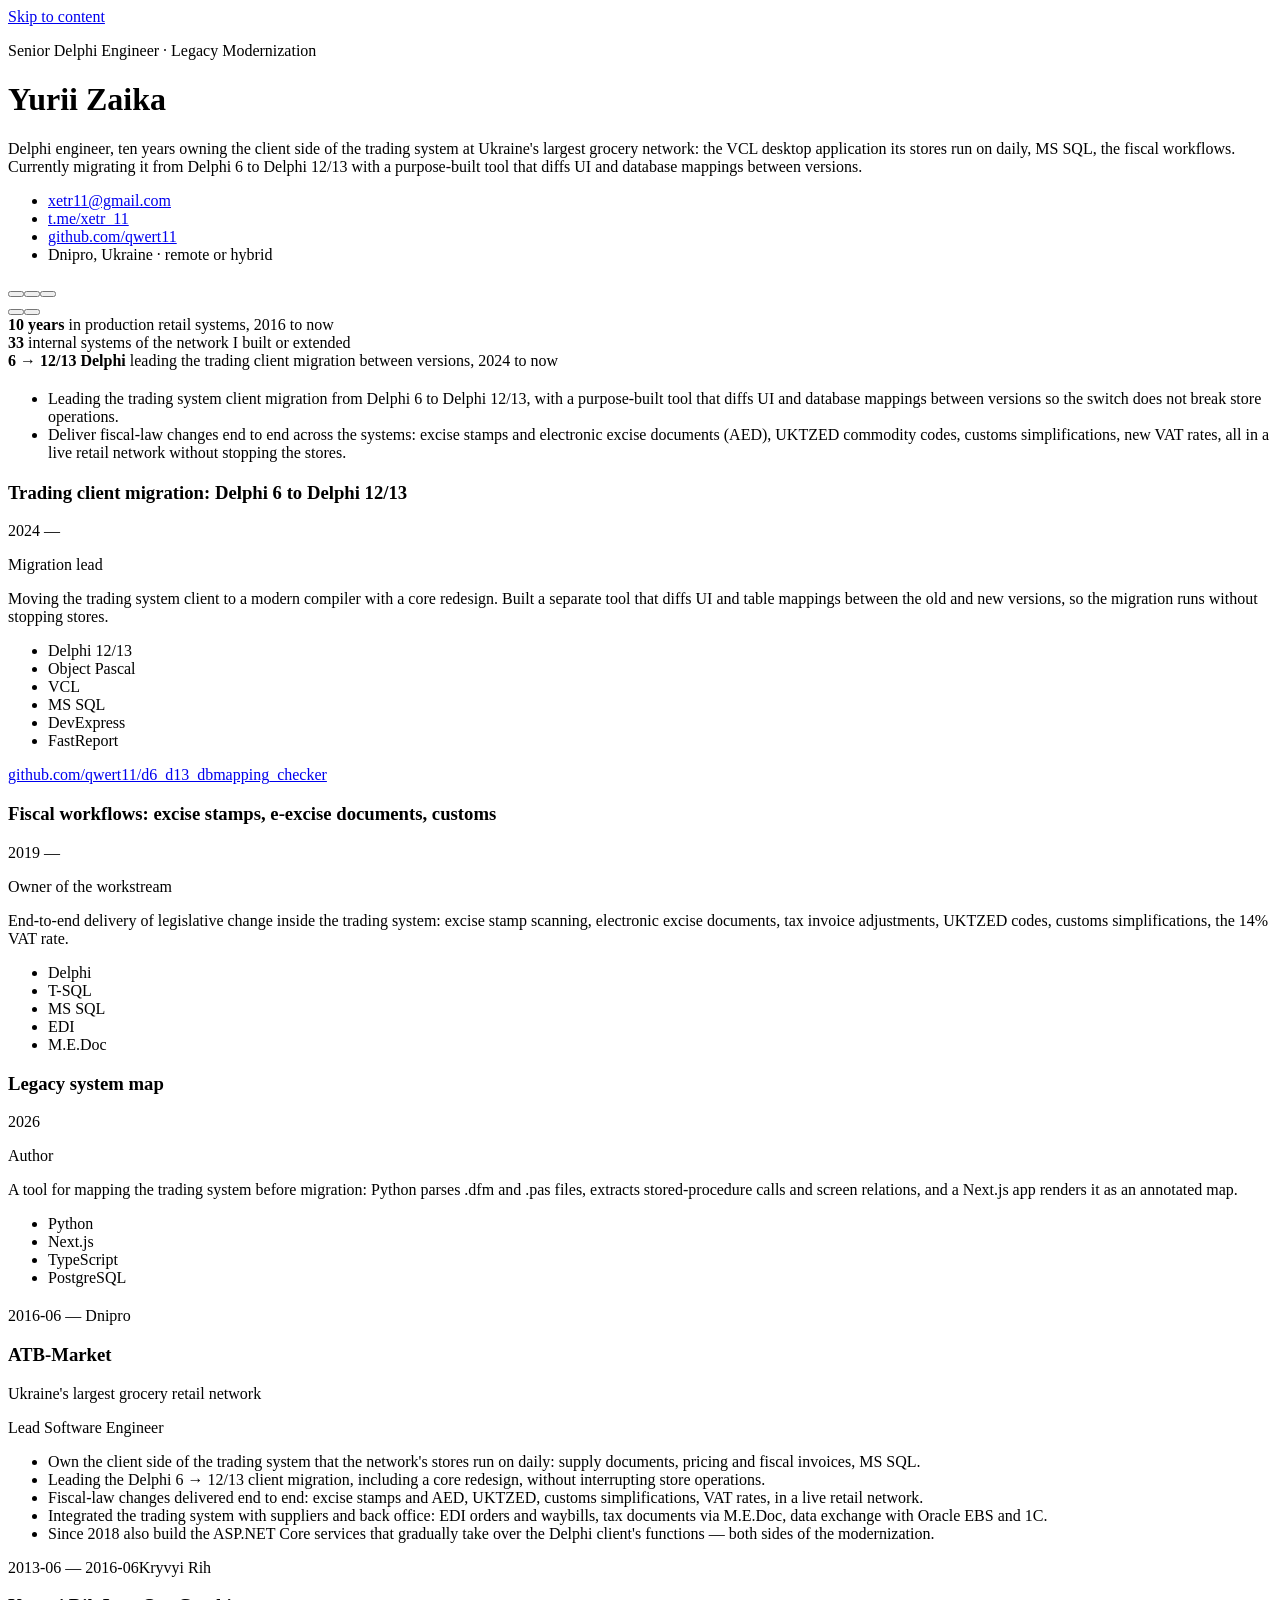
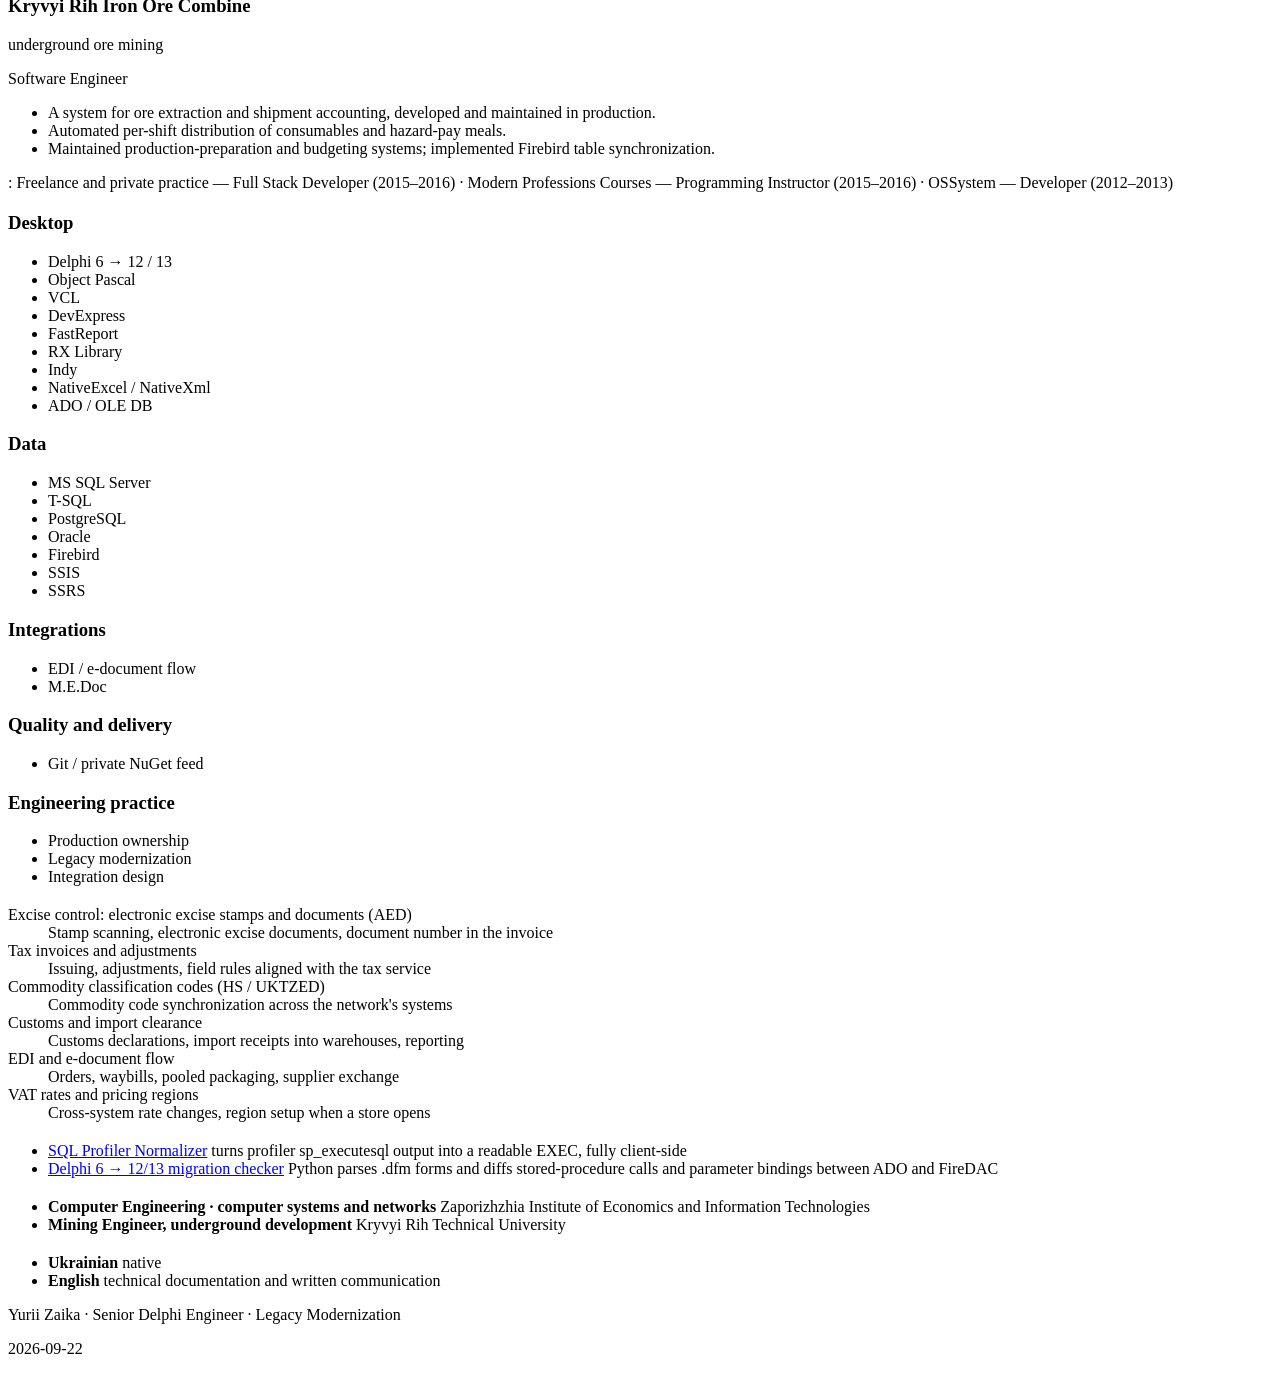
==== commit f941e300: "Ревизия рекрутёрами: 5 профилей × агенты-рецензенты, применены подтверждённые правки Общие для всех " ====
--- a/output/delphi/index.html
+++ b/output/delphi/index.html
@@ -4,14 +4,14 @@
 <meta charset="utf-8">
 <meta name="viewport" content="width=device-width,initial-scale=1">
 <title>Yurii Zaika — Senior Delphi Engineer · Legacy Modernization</title>
-<meta name="description" content="Delphi engineer with ten years of production ownership of a retail trading system: the client the network's stores run on daily, MS SQL, the fiscal workflows. Currently migrating the client from Delphi 6 to Delphi 12, with a purpose-built tool that diffs UI and database mappings between the two versions.">
+<meta name="description" content="Delphi engineer, ten years owning the client side of the trading system at Ukraine's largest grocery network: the VCL desktop application its stores run on daily, MS SQL, the fiscal workflows. Currently migrating it from Delphi 6 to Delphi 12/13 with a purpose-built tool that diffs UI and database mappings between versions.">
 <link rel="preconnect" href="https://fonts.googleapis.com">
 <link rel="preconnect" href="https://fonts.gstatic.com" crossorigin>
 <link rel="stylesheet" href="https://fonts.googleapis.com/css2?family=Instrument+Sans:wght@400;500;600&family=Instrument+Serif:ital@0;1&family=JetBrains+Mono:wght@400;500&display=swap">
 <link rel="stylesheet" href="../assets/css/site.css">
 </head>
 <body data-target="delphi">
-<script>window.RESUME_DATA = {"profile": {"name": {"uk": "Юрій Заїка", "en": "Yurii Zaika"}, "location": {"uk": "Дніпро, Україна · віддалено або гібрид", "en": "Dnipro, Ukraine · remote or hybrid"}, "titles": {"full": {"uk": "Провідний інженер ПЗ · .NET та Delphi", "en": "Lead Software Engineer · .NET & Delphi"}, "dotnet": {"uk": "Senior .NET інженер", "en": "Senior .NET Engineer"}, "delphi": {"uk": "Senior Delphi інженер · модернізація legacy", "en": "Senior Delphi Engineer · Legacy Modernization"}, "web": {"uk": "Full Stack інженер · .NET та Angular", "en": "Full Stack Engineer · .NET & Angular"}, "ai": {"uk": "AI / Python інженер", "en": "AI / Python Engineer"}}, "summary": {"full": {"uk": "Десять років усередині ядра однієї роздрібної мережі: торгова система на Delphi, якою щодня працюють магазини, і сервіси на ASP.NET Core, що поступово забирають її функції. Доступи для 2000+ користувачів, фіскальні та EDI-інтеграції, міграція клієнта з Delphi 6 на Delphi 12.", "en": "Ten years inside the core systems of one retail network: a Delphi trading platform that stores run on daily, and ASP.NET Core services that keep taking over its functions. Access control for 2,000+ users, fiscal and EDI integrations, and an ongoing Delphi 6 to Delphi 12 client migration."}, "dotnet": {"uk": "Senior .NET інженер: ASP.NET Core та Web API на .NET 7, EF Core і T-SQL, інтеграції з Kafka, EDI, M.E.Doc та Oracle EBS, аутентифікація через OIDC, ADFS і Kerberos. Власна система керування доступом на 2000+ користувачів.", "en": "Senior .NET engineer: ASP.NET Core and Web API on .NET 7, EF Core and T-SQL, integrations over Kafka, EDI, M.E.Doc and Oracle EBS, authentication through OIDC, ADFS and Kerberos. Built the in-house access management system used by 2,000+ people."}, "delphi": {"uk": "Delphi-інженер із десятирічним досвідом супроводу торгової системи у продакшені: клієнт, якому щодня довіряють магазини мережі, MS SQL, фіскальний контур. Веду міграцію клієнта з Delphi 6 на Delphi 12 і написав інструмент звіряння інтерфейсу та мапінгу БД між версіями.", "en": "Delphi engineer with ten years of production ownership of a retail trading system: the client the network's stores run on daily, MS SQL, the fiscal workflows. Currently migrating the client from Delphi 6 to Delphi 12, with a purpose-built tool that diffs UI and database mappings between the two versions."}, "web": {"uk": "Full stack інженер: ASP.NET Core та Web API на бекенді, Angular 13 з Kendo UI і Razor на фронті, real-time через SignalR. Внутрішні системи для роздрібної мережі — доступи, аудит, звітність, інтеграції.", "en": "Full stack engineer: ASP.NET Core and Web API on the back end, Angular 13 with Kendo UI and Razor on the front, real-time over SignalR. Internal systems for a retail network: access control, audit, reporting, integrations."}, "ai": {"uk": "Десять років промислової розробки — і власний трек у Python та ML. Побудував голосовий пайплайн реального часу: faster-whisper на CUDA, діаризація pyannote, VAD і потокова обробка, з регресійними замірами затримки та RTF. Поряд — конвеєри даних на SQLAlchemy і Playwright та щоденна робота з ІІ-агентами.", "en": "Ten years of production engineering plus a personal track in Python and ML. Built a real-time speech pipeline: faster-whisper on CUDA, pyannote diarization, VAD and streaming, with regression measurements of latency and RTF. Alongside it: data pipelines on SQLAlchemy and Playwright, and daily work with AI agents."}}, "contacts": [{"id": "email", "label": "xetr11@gmail.com", "href": "mailto:xetr11@gmail.com"}, {"id": "telegram", "label": "t.me/xetr_11", "href": "https://t.me/xetr_11"}, {"id": "github", "label": "github.com/qwert11", "href": "https://github.com/qwert11"}], "metrics": [{"value": "10", "unit": {"uk": "років", "en": "years"}, "label": {"uk": "у виробничих системах роздрібу, з 2016 і донині", "en": "in production retail systems, 2016 to now"}, "tags": ["full", "dotnet", "delphi", "web", "ai"]}, {"value": "2 000+", "unit": {"uk": "", "en": ""}, "label": {"uk": "користувачів у системі доступів, яку я побудував", "en": "users on the access system I built"}, "tags": ["full", "dotnet", "web"]}, {"value": "33", "unit": {"uk": "", "en": ""}, "label": {"uk": "внутрішні системи мережі, у яких є мій код", "en": "internal systems of the network carry my code"}, "tags": ["full", "dotnet", "delphi", "web", "ai"]}, {"value": "2", "unit": {"uk": "стеки", "en": "stacks"}, "label": {"uk": "Delphi і .NET — паралельно, без зупинки бізнесу", "en": "Delphi and .NET in parallel, with the business running"}, "tags": ["full", "delphi"]}, {"value": ".NET 7", "unit": {"uk": "", "en": ""}, "label": {"uk": "основна платформа внутрішніх сервісів мережі", "en": "the main platform of the network's internal services"}, "tags": ["dotnet", "web"]}, {"value": "6", "unit": {"uk": "джерел", "en": "sources"}, "label": {"uk": "у конвеєрі збору оголошень: OLX, ЛУН, Rieltor, Metrazh, Telegram, FB", "en": "in the listings pipeline: OLX, LUN, Rieltor, Metrazh, Telegram, FB"}, "tags": ["ai", "python"]}], "sections": {"stack": {"uk": "Стек", "en": "Stack"}, "strengths": {"uk": "Що я зробив", "en": "What I delivered"}, "summary_cards": {"uk": "Коротко", "en": "At a glance"}, "projects": {"uk": "Ключові проєкти", "en": "Key projects"}, "details": {"uk": "Досвід", "en": "Experience"}, "education": {"uk": "Освіта та сертифікати", "en": "Education and certificates"}, "domain": {"uk": "Предметна область", "en": "Domain knowledge"}, "languages": {"uk": "Мови", "en": "Languages"}, "side": {"uk": "Код на GitHub", "en": "Code on GitHub"}}, "ui": {"auto": {"uk": "Авто", "en": "Auto"}, "light": {"uk": "Світла", "en": "Light"}, "dark": {"uk": "Темна", "en": "Dark"}, "pdf": {"uk": "PDF", "en": "PDF"}, "word": {"uk": "Word", "en": "Word"}, "markdown": {"uk": "Markdown", "en": "Markdown"}, "full": {"uk": "Все", "en": "Full"}, "dotnet": {"uk": ".NET", "en": ".NET"}, "delphi": {"uk": "Delphi", "en": "Delphi"}, "web": {"uk": "Web", "en": "Web"}, "ai": {"uk": "AI / Python", "en": "AI / Python"}, "ua": {"uk": "Укр", "en": "UA"}, "en": {"uk": "Анг", "en": "EN"}, "details_anchor": {"uk": "Деталі нижче", "en": "Details below"}, "present": {"uk": "донині", "en": "present"}, "earlier": {"uk": "Раніше", "en": "Earlier"}, "profiles_hint": {"uk": "Профіль резюме", "en": "Resume profile"}}}, "sections": {"stack": {"uk": "Стек", "en": "Stack"}, "strengths": {"uk": "Що я зробив", "en": "What I delivered"}, "summary_cards": {"uk": "Коротко", "en": "At a glance"}, "projects": {"uk": "Ключові проєкти", "en": "Key projects"}, "details": {"uk": "Досвід", "en": "Experience"}, "education": {"uk": "Освіта та сертифікати", "en": "Education and certificates"}, "domain": {"uk": "Предметна область", "en": "Domain knowledge"}, "languages": {"uk": "Мови", "en": "Languages"}, "side": {"uk": "Код на GitHub", "en": "Code on GitHub"}}, "ui": {"auto": {"uk": "Авто", "en": "Auto"}, "light": {"uk": "Світла", "en": "Light"}, "dark": {"uk": "Темна", "en": "Dark"}, "pdf": {"uk": "PDF", "en": "PDF"}, "word": {"uk": "Word", "en": "Word"}, "markdown": {"uk": "Markdown", "en": "Markdown"}, "full": {"uk": "Все", "en": "Full"}, "dotnet": {"uk": ".NET", "en": ".NET"}, "delphi": {"uk": "Delphi", "en": "Delphi"}, "web": {"uk": "Web", "en": "Web"}, "ai": {"uk": "AI / Python", "en": "AI / Python"}, "ua": {"uk": "Укр", "en": "UA"}, "en": {"uk": "Анг", "en": "EN"}, "details_anchor": {"uk": "Деталі нижче", "en": "Details below"}, "present": {"uk": "донині", "en": "present"}, "earlier": {"uk": "Раніше", "en": "Earlier"}, "profiles_hint": {"uk": "Профіль резюме", "en": "Resume profile"}}, "titleTextObj": {"uk": "Senior Delphi інженер · модернізація legacy", "en": "Senior Delphi Engineer · Legacy Modernization"}, "summaryTextObj": {"uk": "Delphi-інженер із десятирічним досвідом супроводу торгової системи у продакшені: клієнт, якому щодня довіряють магазини мережі, MS SQL, фіскальний контур. Веду міграцію клієнта з Delphi 6 на Delphi 12 і написав інструмент звіряння інтерфейсу та мапінгу БД між версіями.", "en": "Delphi engineer with ten years of production ownership of a retail trading system: the client the network's stores run on daily, MS SQL, the fiscal workflows. Currently migrating the client from Delphi 6 to Delphi 12, with a purpose-built tool that diffs UI and database mappings between the two versions."}};</script>
+<script>window.RESUME_DATA = {"profile": {"name": {"uk": "Юрій Заїка", "en": "Yurii Zaika"}, "location": {"uk": "Дніпро, Україна · віддалено або гібрид", "en": "Dnipro, Ukraine · remote or hybrid"}, "titles": {"full": {"uk": "Провідний інженер ПЗ · .NET та Delphi", "en": "Lead Software Engineer · .NET & Delphi"}, "dotnet": {"uk": "Senior .NET інженер", "en": "Senior .NET Engineer"}, "delphi": {"uk": "Senior Delphi інженер · модернізація legacy", "en": "Senior Delphi Engineer · Legacy Modernization"}, "web": {"uk": "Full Stack інженер · .NET, Angular та React", "en": "Full Stack Engineer · .NET, Angular & React"}, "ai": {"uk": "AI / Python інженер", "en": "AI / Python Engineer"}}, "summary": {"full": {"uk": "Десять років усередині ядра АТБ-Маркет, найбільшої продуктової мережі України: сервіси на ASP.NET Core, що поступово забирають функції торгової системи на Delphi, якою щодня працюють магазини. Доступи для 2000+ користувачів, фіскальні та EDI-інтеграції, міграція клієнта з Delphi 6 на Delphi 12/13.", "en": "Ten years inside the core systems of ATB-Market, Ukraine's largest grocery retail network: ASP.NET Core services that keep taking over functions from the Delphi trading platform the stores run on daily. Access control for 2,000+ users, fiscal and EDI integrations, and an ongoing Delphi 6 to Delphi 12/13 client migration."}, "dotnet": {"uk": "Senior .NET інженер: ASP.NET Core та Web API, EF Core і T-SQL, інтеграції з EDI, Kafka та Oracle EBS, аутентифікація через OIDC, ADFS і Kerberos. Власна система керування доступом на 2000+ користувачів.", "en": "Senior .NET engineer: ASP.NET Core and Web API, EF Core and T-SQL, integrations over EDI, Kafka and Oracle EBS, authentication through OIDC, ADFS and Kerberos. Built the in-house access management system used by 2,000+ people."}, "delphi": {"uk": "Delphi-інженер, десять років відповідаю за клієнтську частину торгової системи найбільшої продуктової мережі України: десктопний VCL-застосунок, у якому щодня працюють магазини, MS SQL, фіскальний контур. Веду міграцію клієнта з Delphi 6 на Delphi 12/13 і написав інструмент звіряння інтерфейсу та мапінгу БД між версіями.", "en": "Delphi engineer, ten years owning the client side of the trading system at Ukraine's largest grocery network: the VCL desktop application its stores run on daily, MS SQL, the fiscal workflows. Currently migrating it from Delphi 6 to Delphi 12/13 with a purpose-built tool that diffs UI and database mappings between versions."}, "web": {"uk": "Full stack інженер: ASP.NET Core та Web API на бекенді, Angular (Kendo UI) і React / Next.js на фронті, real-time через SignalR. Внутрішні системи для роздрібної мережі — доступи, аудит, звітність, інтеграції.", "en": "Full stack engineer: ASP.NET Core and Web API on the back end, Angular (Kendo UI) and React / Next.js on the front, real-time over SignalR. Internal systems for a retail network: access control, audit, reporting, integrations."}, "ai": {"uk": "Десять років промислової розробки — тепер у Python та ML. Побудував голосовий пайплайн реального часу: faster-whisper на CUDA, діаризація pyannote, VAD і потокова обробка, з регресійними замірами затримки та real-time factor (RTF). Поряд — інструменти для LLM-агентів (MCP-сервери, власні субагенти, CDP-інспектор браузера) і конвеєри даних на SQLAlchemy та Playwright.", "en": "Ten years of production engineering, now applied to Python and ML. Built a real-time speech pipeline: faster-whisper on CUDA, pyannote diarization, VAD and streaming, with regression measurements of latency and real-time factor (RTF). Alongside it: tooling for LLM agents (MCP servers, custom subagents, a CDP browser inspector) and data pipelines on SQLAlchemy and Playwright."}}, "contacts": [{"id": "email", "label": "xetr11@gmail.com", "href": "mailto:xetr11@gmail.com"}, {"id": "telegram", "label": "t.me/xetr_11", "href": "https://t.me/xetr_11"}, {"id": "github", "label": "github.com/qwert11", "href": "https://github.com/qwert11"}], "metrics": [{"value": "10", "unit": {"uk": "років", "en": "years"}, "label": {"uk": "у виробничих системах роздрібу, з 2016 і донині", "en": "in production retail systems, 2016 to now"}, "tags": ["full", "dotnet", "delphi", "web", "ai"]}, {"value": "2 000+", "unit": {"uk": "", "en": ""}, "label": {"uk": "користувачів у системі доступів, яку я побудував", "en": "users on the access system I built"}, "tags": ["full", "dotnet", "web"]}, {"value": "33", "unit": {"uk": "", "en": ""}, "label": {"uk": "внутрішні системи мережі, які я побудував або розширив", "en": "internal systems of the network I built or extended"}, "tags": ["full", "dotnet", "delphi", "web", "ai"]}, {"value": "2", "unit": {"uk": "стеки", "en": "stacks"}, "label": {"uk": "Delphi і .NET — паралельно, без зупинки бізнесу", "en": "Delphi and .NET in parallel, with the business running"}, "tags": ["full"]}, {"value": "6 → 12/13", "unit": {"uk": "Delphi", "en": "Delphi"}, "label": {"uk": "веду міграцію торгового клієнта між версіями, з 2024 і донині", "en": "leading the trading client migration between versions, 2024 to now"}, "tags": ["delphi"]}, {"value": "8", "unit": {"uk": "років", "en": "years"}, "label": {"uk": "будую внутрішні сервіси мережі на ASP.NET Core, з 2018", "en": "building the network's internal services on ASP.NET Core, since 2018"}, "tags": ["dotnet", "web"]}, {"value": "27", "unit": {"uk": "", "en": ""}, "label": {"uk": "репозиторіїв за 2026 рік: фриланс і власні проєкти", "en": "repositories in 2026: freelance and personal projects"}, "tags": ["ai", "python", "web"]}, {"value": "6", "unit": {"uk": "джерел", "en": "sources"}, "label": {"uk": "у конвеєрі збору оголошень: OLX, ЛУН, Rieltor, Metrazh, Telegram, FB", "en": "in the listings pipeline: OLX, LUN, Rieltor, Metrazh, Telegram, FB"}, "tags": ["ai", "python"]}], "sections": {"stack": {"uk": "Стек", "en": "Stack"}, "strengths": {"uk": "Що я зробив", "en": "What I delivered"}, "summary_cards": {"uk": "Коротко", "en": "At a glance"}, "projects": {"uk": "Ключові проєкти", "en": "Key projects"}, "details": {"uk": "Досвід", "en": "Experience"}, "education": {"uk": "Освіта та сертифікати", "en": "Education and certificates"}, "domain": {"uk": "Предметна область", "en": "Domain knowledge"}, "languages": {"uk": "Мови", "en": "Languages"}, "side": {"uk": "Код на GitHub", "en": "Code on GitHub"}}, "ui": {"auto": {"uk": "Авто", "en": "Auto"}, "light": {"uk": "Світла", "en": "Light"}, "dark": {"uk": "Темна", "en": "Dark"}, "pdf": {"uk": "PDF", "en": "PDF"}, "word": {"uk": "Word", "en": "Word"}, "markdown": {"uk": "Markdown", "en": "Markdown"}, "full": {"uk": "Все", "en": "Full"}, "dotnet": {"uk": ".NET", "en": ".NET"}, "delphi": {"uk": "Delphi", "en": "Delphi"}, "web": {"uk": "Web", "en": "Web"}, "ai": {"uk": "AI / Python", "en": "AI / Python"}, "ua": {"uk": "Укр", "en": "UA"}, "en": {"uk": "Анг", "en": "EN"}, "details_anchor": {"uk": "Деталі нижче", "en": "Details below"}, "present": {"uk": "донині", "en": "present"}, "earlier": {"uk": "Раніше", "en": "Earlier"}, "profiles_hint": {"uk": "Профіль резюме", "en": "Resume profile"}}}, "sections": {"stack": {"uk": "Стек", "en": "Stack"}, "strengths": {"uk": "Що я зробив", "en": "What I delivered"}, "summary_cards": {"uk": "Коротко", "en": "At a glance"}, "projects": {"uk": "Ключові проєкти", "en": "Key projects"}, "details": {"uk": "Досвід", "en": "Experience"}, "education": {"uk": "Освіта та сертифікати", "en": "Education and certificates"}, "domain": {"uk": "Предметна область", "en": "Domain knowledge"}, "languages": {"uk": "Мови", "en": "Languages"}, "side": {"uk": "Код на GitHub", "en": "Code on GitHub"}}, "ui": {"auto": {"uk": "Авто", "en": "Auto"}, "light": {"uk": "Світла", "en": "Light"}, "dark": {"uk": "Темна", "en": "Dark"}, "pdf": {"uk": "PDF", "en": "PDF"}, "word": {"uk": "Word", "en": "Word"}, "markdown": {"uk": "Markdown", "en": "Markdown"}, "full": {"uk": "Все", "en": "Full"}, "dotnet": {"uk": ".NET", "en": ".NET"}, "delphi": {"uk": "Delphi", "en": "Delphi"}, "web": {"uk": "Web", "en": "Web"}, "ai": {"uk": "AI / Python", "en": "AI / Python"}, "ua": {"uk": "Укр", "en": "UA"}, "en": {"uk": "Анг", "en": "EN"}, "details_anchor": {"uk": "Деталі нижче", "en": "Details below"}, "present": {"uk": "донині", "en": "present"}, "earlier": {"uk": "Раніше", "en": "Earlier"}, "profiles_hint": {"uk": "Профіль резюме", "en": "Resume profile"}}, "titleTextObj": {"uk": "Senior Delphi інженер · модернізація legacy", "en": "Senior Delphi Engineer · Legacy Modernization"}, "summaryTextObj": {"uk": "Delphi-інженер, десять років відповідаю за клієнтську частину торгової системи найбільшої продуктової мережі України: десктопний VCL-застосунок, у якому щодня працюють магазини, MS SQL, фіскальний контур. Веду міграцію клієнта з Delphi 6 на Delphi 12/13 і написав інструмент звіряння інтерфейсу та мапінгу БД між версіями.", "en": "Delphi engineer, ten years owning the client side of the trading system at Ukraine's largest grocery network: the VCL desktop application its stores run on daily, MS SQL, the fiscal workflows. Currently migrating it from Delphi 6 to Delphi 12/13 with a purpose-built tool that diffs UI and database mappings between versions."}};</script>
 <script src="../assets/js/theme.js"></script>
 
 <a class="skip" href="#main">Skip to content</a>
@@ -22,7 +22,7 @@
       <div class="hero-main">
         <p class="eyebrow" data-i18n-target-title>Senior Delphi Engineer · Legacy Modernization</p>
         <h1 data-i18n-name>Yurii Zaika</h1>
-        <p class="lead" data-i18n-summary>Delphi engineer with ten years of production ownership of a retail trading system: the client the network's stores run on daily, MS SQL, the fiscal workflows. Currently migrating the client from Delphi 6 to Delphi 12, with a purpose-built tool that diffs UI and database mappings between the two versions.</p>
+        <p class="lead" data-i18n-summary>Delphi engineer, ten years owning the client side of the trading system at Ukraine's largest grocery network: the VCL desktop application its stores run on daily, MS SQL, the fiscal workflows. Currently migrating it from Delphi 6 to Delphi 12/13 with a purpose-built tool that diffs UI and database mappings between versions.</p>
         <ul class="contacts">
           <li><a href="mailto:xetr11@gmail.com">xetr11@gmail.com</a></li>
           <li><a href="https://t.me/xetr_11" target="_blank" rel="noopener">t.me/xetr_11</a></li>
@@ -68,11 +68,11 @@
     </div>
     <div class="metric">
       <b>33</b>
-      <span data-uk="внутрішні системи мережі, у яких є мій код" data-en="internal systems of the network carry my code">internal systems of the network carry my code</span>
+      <span data-uk="внутрішні системи мережі, які я побудував або розширив" data-en="internal systems of the network I built or extended">internal systems of the network I built or extended</span>
     </div>
     <div class="metric">
-      <b>2 <span class="unit" data-uk="стеки" data-en="stacks">stacks</span></b>
-      <span data-uk="Delphi і .NET — паралельно, без зупинки бізнесу" data-en="Delphi and .NET in parallel, with the business running">Delphi and .NET in parallel, with the business running</span>
+      <b>6 → 12/13 <span class="unit" data-uk="Delphi" data-en="Delphi">Delphi</span></b>
+      <span data-uk="веду міграцію торгового клієнта між версіями, з 2024 і донині" data-en="leading the trading client migration between versions, 2024 to now">leading the trading client migration between versions, 2024 to now</span>
     </div>
   </section>
 
@@ -83,7 +83,7 @@
         <h2 data-i18n-section-strengths></h2>
         <ul class="impact">
           <li data-uk="Веду міграцію клієнта торгової системи з Delphi 6 на Delphi 12/13 і написав інструмент, що звіряє інтерфейс і мапінг БД між версіями — щоб перехід не ламав продакшен магазинів." data-en="Leading the trading system client migration from Delphi 6 to Delphi 12/13, with a purpose-built tool that diffs UI and database mappings between versions so the switch does not break store operations.">Leading the trading system client migration from Delphi 6 to Delphi 12/13, with a purpose-built tool that diffs UI and database mappings between versions so the switch does not break store operations.</li>
-          <li data-uk="Проводжу зміни фіскального законодавства наскрізь по системах: еАкциз і АЕД, УКТЗЕД, митні спрощення, нові ставки ПДВ — у працюючій мережі, без зупинки магазинів." data-en="Deliver fiscal-law changes end to end across the systems: excise stamps and AED, UKTZED codes, customs simplifications, new VAT rates, all in a live retail network without stopping the stores.">Deliver fiscal-law changes end to end across the systems: excise stamps and AED, UKTZED codes, customs simplifications, new VAT rates, all in a live retail network without stopping the stores.</li>
+          <li data-uk="Проводжу зміни фіскального законодавства наскрізь по системах: еАкциз і АЕД, УКТЗЕД, митні спрощення, нові ставки ПДВ — у працюючій мережі, без зупинки магазинів." data-en="Deliver fiscal-law changes end to end across the systems: excise stamps and electronic excise documents (AED), UKTZED commodity codes, customs simplifications, new VAT rates, all in a live retail network without stopping the stores.">Deliver fiscal-law changes end to end across the systems: excise stamps and electronic excise documents (AED), UKTZED commodity codes, customs simplifications, new VAT rates, all in a live retail network without stopping the stores.</li>
         </ul>
       </section>
 
@@ -92,8 +92,8 @@
         <div class="projects">
           <article class="project">
             <div class="project-head">
-              <h3 data-uk="Міграція торгового клієнта: Delphi 6 → Delphi 12" data-en="Trading client migration: Delphi 6 to Delphi 12">Trading client migration: Delphi 6 to Delphi 12</h3>
-              <span class="period">2024 — 2026</span>
+              <h3 data-uk="Міграція торгового клієнта: Delphi 6 → Delphi 12/13" data-en="Trading client migration: Delphi 6 to Delphi 12/13">Trading client migration: Delphi 6 to Delphi 12/13</h3>
+              <span class="period">2024 — <span data-i18n-present></span></span>
             </div>
             <p class="role" data-uk="Технічний лід міграції" data-en="Migration lead">Migration lead</p>
             <p data-uk="Переведення клієнта торгової системи на сучасний компілятор із переробкою ядра. Написав окремий інструмент, що звіряє інтерфейс і мапінг таблиць між старою і новою версіями — міграція йде без зупинки магазинів." data-en="Moving the trading system client to a modern compiler with a core redesign. Built a separate tool that diffs UI and table mappings between the old and new versions, so the migration runs without stopping stores.">Moving the trading system client to a modern compiler with a core redesign. Built a separate tool that diffs UI and table mappings between the old and new versions, so the migration runs without stopping stores.</p>
@@ -102,8 +102,8 @@
           </article>
           <article class="project">
             <div class="project-head">
-              <h3 data-uk="Фіскальний контур: еАкциз, АЕД, митниця" data-en="Fiscal workflows: excise stamps, AED, customs">Fiscal workflows: excise stamps, AED, customs</h3>
-              <span class="period">2019 — 2026</span>
+              <h3 data-uk="Фіскальний контур: еАкциз, АЕД, митниця" data-en="Fiscal workflows: excise stamps, e-excise documents, customs">Fiscal workflows: excise stamps, e-excise documents, customs</h3>
+              <span class="period">2019 — <span data-i18n-present></span></span>
             </div>
             <p class="role" data-uk="Розробник напряму" data-en="Owner of the workstream">Owner of the workstream</p>
             <p data-uk="Наскрізна підтримка змін законодавства в торговій системі: сканування акцизних марок, електронні акцизні документи, коригування податкових накладних, УКТЗЕД, митні спрощення, ставка ПДВ 14 %." data-en="End-to-end delivery of legislative change inside the trading system: excise stamp scanning, electronic excise documents, tax invoice adjustments, UKTZED codes, customs simplifications, the 14% VAT rate.">End-to-end delivery of legislative change inside the trading system: excise stamp scanning, electronic excise documents, tax invoice adjustments, UKTZED codes, customs simplifications, the 14% VAT rate.</p>
@@ -129,13 +129,13 @@
             <div class="job-body">
               <h3 data-uk="АТБ-Маркет" data-en="ATB-Market">ATB-Market</h3>
               <p class="note" data-uk="найбільша продуктова мережа України" data-en="Ukraine's largest grocery retail network">Ukraine's largest grocery retail network</p>
-              <p class="role" data-uk="Провідний прикладний програміст" data-en="Lead Application Programmer">Lead Application Programmer</p>
+              <p class="role" data-uk="Провідний прикладний програміст" data-en="Lead Software Engineer">Lead Software Engineer</p>
               <ul class="clean">
                 <li data-uk="Відповідаю за клієнтську частину торгової системи, якою щодня працюють магазини мережі: документи постачання, ціни, фіскальні накладні, MS SQL." data-en="Own the client side of the trading system that the network's stores run on daily: supply documents, pricing and fiscal invoices, MS SQL.">Own the client side of the trading system that the network's stores run on daily: supply documents, pricing and fiscal invoices, MS SQL.</li>
-                <li data-uk="Веду міграцію клієнта з Delphi 6 на Delphi 12/13 з власним інструментом звіряння інтерфейсу і мапінгу БД між версіями." data-en="Leading the client migration from Delphi 6 to Delphi 12/13 with an in-house tool that diffs UI and DB mappings between versions.">Leading the client migration from Delphi 6 to Delphi 12/13 with an in-house tool that diffs UI and DB mappings between versions.</li>
+                <li data-uk="Веду міграцію клієнта з Delphi 6 на Delphi 12/13 з переробкою ядра — без зупинки магазинів." data-en="Leading the Delphi 6 → 12/13 client migration, including a core redesign, without interrupting store operations.">Leading the Delphi 6 → 12/13 client migration, including a core redesign, without interrupting store operations.</li>
                 <li data-uk="Фіскальні зміни наскрізь по системах: еАкциз і АЕД, УКТЗЕД, митні спрощення, ставки ПДВ — у працюючій мережі." data-en="Fiscal-law changes delivered end to end: excise stamps and AED, UKTZED, customs simplifications, VAT rates, in a live retail network.">Fiscal-law changes delivered end to end: excise stamps and AED, UKTZED, customs simplifications, VAT rates, in a live retail network.</li>
-                <li data-uk="Інтеграції мережі: EDI та ЕДО, M.E.Doc, Oracle EBS, 1С, Kafka, BizTalk, SSIS та SSRS." data-en="Network integrations: EDI and e-document flow, M.E.Doc, Oracle EBS, 1C, Kafka, BizTalk, SSIS and SSRS.">Network integrations: EDI and e-document flow, M.E.Doc, Oracle EBS, 1C, Kafka, BizTalk, SSIS and SSRS.</li>
-                <li data-uk="З 2018 паралельно будую внутрішні сервіси на ASP.NET Core і Angular: доступи, аудит, звітність, інтеграції — 33 системи мережі містять мій код." data-en="Since 2018 also build internal services on ASP.NET Core and Angular: access, audit, reporting, integrations — 33 of the network's systems carry my code.">Since 2018 also build internal services on ASP.NET Core and Angular: access, audit, reporting, integrations — 33 of the network's systems carry my code.</li>
+                <li data-uk="Інтегрував торгову систему з постачальниками та бек-офісом: EDI-замовлення і ТТН, податкові документи через M.E.Doc, обмін даними з Oracle EBS та 1C." data-en="Integrated the trading system with suppliers and back office: EDI orders and waybills, tax documents via M.E.Doc, data exchange with Oracle EBS and 1C.">Integrated the trading system with suppliers and back office: EDI orders and waybills, tax documents via M.E.Doc, data exchange with Oracle EBS and 1C.</li>
+                <li data-uk="З 2018 паралельно будую сервіси на ASP.NET Core, які поступово забирають функції Delphi-клієнта — обидва боки модернізації." data-en="Since 2018 also build the ASP.NET Core services that gradually take over the Delphi client's functions — both sides of the modernization.">Since 2018 also build the ASP.NET Core services that gradually take over the Delphi client's functions — both sides of the modernization.</li>
               </ul>
             </div>
           </article>
@@ -144,7 +144,7 @@
             <div class="job-body">
               <h3 data-uk="Криворізький залізорудний комбінат" data-en="Kryvyi Rih Iron Ore Combine">Kryvyi Rih Iron Ore Combine</h3>
               <p class="note" data-uk="підземний видобуток руди" data-en="underground ore mining">underground ore mining</p>
-              <p class="role" data-uk="Інженер-програміст" data-en="Engineer Programmer">Engineer Programmer</p>
+              <p class="role" data-uk="Інженер-програміст" data-en="Software Engineer">Software Engineer</p>
               <ul class="clean">
                 <li data-uk="Комплекс обліку видобутку та відвантаження руди — розробка й супровід у виробничому режимі." data-en="A system for ore extraction and shipment accounting, developed and maintained in production.">A system for ore extraction and shipment accounting, developed and maintained in production.</li>
                 <li data-uk="Автоматизація змінної видачі витратних матеріалів і харчування за шкідливість." data-en="Automated per-shift distribution of consumables and hazard-pay meals.">Automated per-shift distribution of consumables and hazard-pay meals.</li>
@@ -152,7 +152,7 @@
               </ul>
             </div>
           </article>
-          <p class="earlier"><span data-i18n-earlier></span>: <span data-uk="Курси сучасних професій — Викладач програмування (2015–2016) · ОССистем — Програміст (2012–2013)" data-en="Modern Professions Courses — Programming Instructor (2015–2016) · OSSystem — Developer (2012–2013)">Modern Professions Courses — Programming Instructor (2015–2016) · OSSystem — Developer (2012–2013)</span></p>
+          <p class="earlier"><span data-i18n-earlier></span>: <span data-uk="Фриланс і приватна практика — Фулстек-розробник (2015–2016) · Курси сучасних професій — Викладач програмування (2015–2016) · ОССистем — Програміст (2012–2013)" data-en="Freelance and private practice — Full Stack Developer (2015–2016) · Modern Professions Courses — Programming Instructor (2015–2016) · OSSystem — Developer (2012–2013)">Freelance and private practice — Full Stack Developer (2015–2016) · Modern Professions Courses — Programming Instructor (2015–2016) · OSSystem — Developer (2012–2013)</span></p>
         </div>
       </section>
 
@@ -162,37 +162,37 @@
 
       <section class="block">
         <h2 data-i18n-section-stack></h2>
-        <div class="skill-group">
-          <h3 data-uk="Дані" data-en="Data">Data</h3>
-          <ul class="chips"><li data-uk="MS SQL Server" data-en="MS SQL Server">MS SQL Server</li><li data-uk="T-SQL" data-en="T-SQL">T-SQL</li><li data-uk="EF Core 7" data-en="EF Core 7">EF Core 7</li><li data-uk="ADO.NET" data-en="ADO.NET">ADO.NET</li><li data-uk="Oracle" data-en="Oracle">Oracle</li><li data-uk="PostgreSQL" data-en="PostgreSQL">PostgreSQL</li><li data-uk="Firebird" data-en="Firebird">Firebird</li><li data-uk="SSIS" data-en="SSIS">SSIS</li><li data-uk="SSRS" data-en="SSRS">SSRS</li><li data-uk="SQL CLR" data-en="SQL CLR">SQL CLR</li></ul>
-        </div>
-        <div class="skill-group">
-          <h3 data-uk="Інтеграції" data-en="Integrations">Integrations</h3>
-          <ul class="chips"><li data-uk="EDI / ЕДО" data-en="EDI / ЕДО">EDI / ЕДО</li><li data-uk="M.E.Doc" data-en="M.E.Doc">M.E.Doc</li><li data-uk="WCF / SOAP" data-en="WCF / SOAP">WCF / SOAP</li></ul>
-        </div>
-        <div class="skill-group">
-          <h3 data-uk="Якість і постачання" data-en="Quality and delivery">Quality and delivery</h3>
-          <ul class="chips"><li data-uk="Git / приватний NuGet" data-en="Git / приватний NuGet">Git / приватний NuGet</li></ul>
-        </div>
         <div class="skill-group">
           <h3 data-uk="Десктоп" data-en="Desktop">Desktop</h3>
           <ul class="chips"><li data-uk="Delphi 6 → 12 / 13" data-en="Delphi 6 → 12 / 13">Delphi 6 → 12 / 13</li><li data-uk="Object Pascal" data-en="Object Pascal">Object Pascal</li><li data-uk="VCL" data-en="VCL">VCL</li><li data-uk="DevExpress" data-en="DevExpress">DevExpress</li><li data-uk="FastReport" data-en="FastReport">FastReport</li><li data-uk="RX Library" data-en="RX Library">RX Library</li><li data-uk="Indy" data-en="Indy">Indy</li><li data-uk="NativeExcel / NativeXml" data-en="NativeExcel / NativeXml">NativeExcel / NativeXml</li><li data-uk="ADO / OLE DB" data-en="ADO / OLE DB">ADO / OLE DB</li></ul>
         </div>
         <div class="skill-group">
+          <h3 data-uk="Дані" data-en="Data">Data</h3>
+          <ul class="chips"><li data-uk="MS SQL Server" data-en="MS SQL Server">MS SQL Server</li><li data-uk="T-SQL" data-en="T-SQL">T-SQL</li><li data-uk="PostgreSQL" data-en="PostgreSQL">PostgreSQL</li><li data-uk="Oracle" data-en="Oracle">Oracle</li><li data-uk="Firebird" data-en="Firebird">Firebird</li><li data-uk="SSIS" data-en="SSIS">SSIS</li><li data-uk="SSRS" data-en="SSRS">SSRS</li></ul>
+        </div>
+        <div class="skill-group">
+          <h3 data-uk="Інтеграції" data-en="Integrations">Integrations</h3>
+          <ul class="chips"><li data-uk="EDI / ЕДО" data-en="EDI / e-document flow">EDI / e-document flow</li><li data-uk="M.E.Doc" data-en="M.E.Doc">M.E.Doc</li></ul>
+        </div>
+        <div class="skill-group">
+          <h3 data-uk="Якість і постачання" data-en="Quality and delivery">Quality and delivery</h3>
+          <ul class="chips"><li data-uk="Git / приватний NuGet" data-en="Git / private NuGet feed">Git / private NuGet feed</li></ul>
+        </div>
+        <div class="skill-group">
           <h3 data-uk="Підходи" data-en="Engineering practice">Engineering practice</h3>
-          <ul class="chips"><li data-uk="Модернізація legacy" data-en="Legacy modernization">Legacy modernization</li><li data-uk="Трирівнева архітектура" data-en="Three-tier architecture">Three-tier architecture</li><li data-uk="Проєктування інтеграцій" data-en="Integration design">Integration design</li><li data-uk="Робота в проді 24/7" data-en="Production ownership">Production ownership</li></ul>
+          <ul class="chips"><li data-uk="Відповідальність за продакшен" data-en="Production ownership">Production ownership</li><li data-uk="Модернізація legacy" data-en="Legacy modernization">Legacy modernization</li><li data-uk="Проєктування інтеграцій" data-en="Integration design">Integration design</li></ul>
         </div>
       </section>
       <section class="block">
         <h2 data-i18n-section-domain></h2>
         <dl class="domain">
-          <dt data-uk="еАкциз / АЕД" data-en="Excise stamps (eAcciz / AED)">Excise stamps (eAcciz / AED)</dt>
+          <dt data-uk="еАкциз / АЕД" data-en="Excise control: electronic excise stamps and documents (AED)">Excise control: electronic excise stamps and documents (AED)</dt>
           <dd data-uk="Сканування марок, електронні акцизні документи, номер у накладній" data-en="Stamp scanning, electronic excise documents, document number in the invoice">Stamp scanning, electronic excise documents, document number in the invoice</dd>
           <dt data-uk="Податкові накладні (ПН/РН)" data-en="Tax invoices and adjustments">Tax invoices and adjustments</dt>
           <dd data-uk="Випуск, коригування, узгодження полів із ДПС" data-en="Issuing, adjustments, field rules aligned with the tax service">Issuing, adjustments, field rules aligned with the tax service</dd>
-          <dt data-uk="УКТЗЕД" data-en="UKTZED commodity codes">UKTZED commodity codes</dt>
+          <dt data-uk="УКТЗЕД" data-en="Commodity classification codes (HS / UKTZED)">Commodity classification codes (HS / UKTZED)</dt>
           <dd data-uk="Синхронізація товарних кодів між системами мережі" data-en="Commodity code synchronization across the network's systems">Commodity code synchronization across the network's systems</dd>
-          <dt data-uk="Митні спрощення" data-en="Customs simplifications">Customs simplifications</dt>
+          <dt data-uk="Митні спрощення" data-en="Customs and import clearance">Customs and import clearance</dt>
           <dd data-uk="Митні декларації, прихід імпорту на склади, звітність" data-en="Customs declarations, import receipts into warehouses, reporting">Customs declarations, import receipts into warehouses, reporting</dd>
           <dt data-uk="EDI та ЕДО" data-en="EDI and e-document flow">EDI and e-document flow</dt>
           <dd data-uk="Замовлення, ТТН, пулінгова тара, обмін із постачальниками" data-en="Orders, waybills, pooled packaging, supplier exchange">Orders, waybills, pooled packaging, supplier exchange</dd>
@@ -204,12 +204,12 @@
         <h2 data-i18n-section-side></h2>
         <ul class="side">
           <li>
-            <a href="https://github.com/qwert11/d6_d13_dbmapping_checker" target="_blank" rel="noopener" data-uk="M3 → M4 Mapping Checker" data-en="M3 to M4 Mapping Checker">M3 to M4 Mapping Checker</a>
-            <span data-uk="звіряння інтерфейсу і викликів процедур між Delphi 6 і Delphi 13" data-en="diffs UI and stored-procedure calls between Delphi 6 and Delphi 13">diffs UI and stored-procedure calls between Delphi 6 and Delphi 13</span>
-          </li>
-          <li>
             <a href="https://github.com/qwert11/sql-profiler-normalizer" target="_blank" rel="noopener" data-uk="SQL Profiler Normalizer" data-en="SQL Profiler Normalizer">SQL Profiler Normalizer</a>
             <span data-uk="перетворює sp_executesql із профайлера на читабельний EXEC, повністю у браузері" data-en="turns profiler sp_executesql output into a readable EXEC, fully client-side">turns profiler sp_executesql output into a readable EXEC, fully client-side</span>
+          </li>
+          <li>
+            <a href="https://github.com/qwert11/d6_d13_dbmapping_checker" target="_blank" rel="noopener" data-uk="Delphi 6 → 12/13: перевірка міграції" data-en="Delphi 6 → 12/13 migration checker">Delphi 6 → 12/13 migration checker</a>
+            <span data-uk="Python розбирає .dfm-форми і звіряє виклики збережених процедур та біндинги параметрів між ADO і FireDAC" data-en="Python parses .dfm forms and diffs stored-procedure calls and parameter bindings between ADO and FireDAC">Python parses .dfm forms and diffs stored-procedure calls and parameter bindings between ADO and FireDAC</span>
           </li>
         </ul>
       </section>
@@ -220,17 +220,10 @@
           <li class="degree">
             <strong data-uk="Комп'ютерна інженерія · комп'ютерні системи та мережі" data-en="Computer Engineering · computer systems and networks">Computer Engineering · computer systems and networks</strong>
             <span data-uk="Запорізький інститут економіки та інформаційних технологій" data-en="Zaporizhzhia Institute of Economics and Information Technologies">Zaporizhzhia Institute of Economics and Information Technologies</span>
-            <span class="period">2008 — 2011</span>
           </li>
           <li class="degree">
             <strong data-uk="Гірничий інженер підземних розробок" data-en="Mining Engineer, underground development">Mining Engineer, underground development</strong>
             <span data-uk="Криворізький технічний університет" data-en="Kryvyi Rih Technical University">Kryvyi Rih Technical University</span>
-            <span class="period">1998 — 2003</span>
-          </li>
-          <li class="certificate">
-            <strong data-uk="Angular 9" data-en="Angular 9">Angular 9</strong>
-            <span data-uk="Luxoft" data-en="Luxoft">Luxoft</span>
-            <span class="period">2021</span>
           </li>
         </ul>
       </section>
@@ -239,7 +232,7 @@
         <h2 data-i18n-section-languages></h2>
         <ul class="langs">
           <li><strong data-uk="Українська" data-en="Ukrainian">Ukrainian</strong> <span data-uk="рідна" data-en="native">native</span></li>
-          <li><strong data-uk="Англійська" data-en="English">English</strong> <span data-uk="технічна документація і листування; розмовна — базова" data-en="technical documentation and written communication; spoken at basic level">technical documentation and written communication; spoken at basic level</span></li>
+          <li><strong data-uk="Англійська" data-en="English">English</strong> <span data-uk="технічна документація і листування" data-en="technical documentation and written communication">technical documentation and written communication</span></li>
         </ul>
       </section>
 
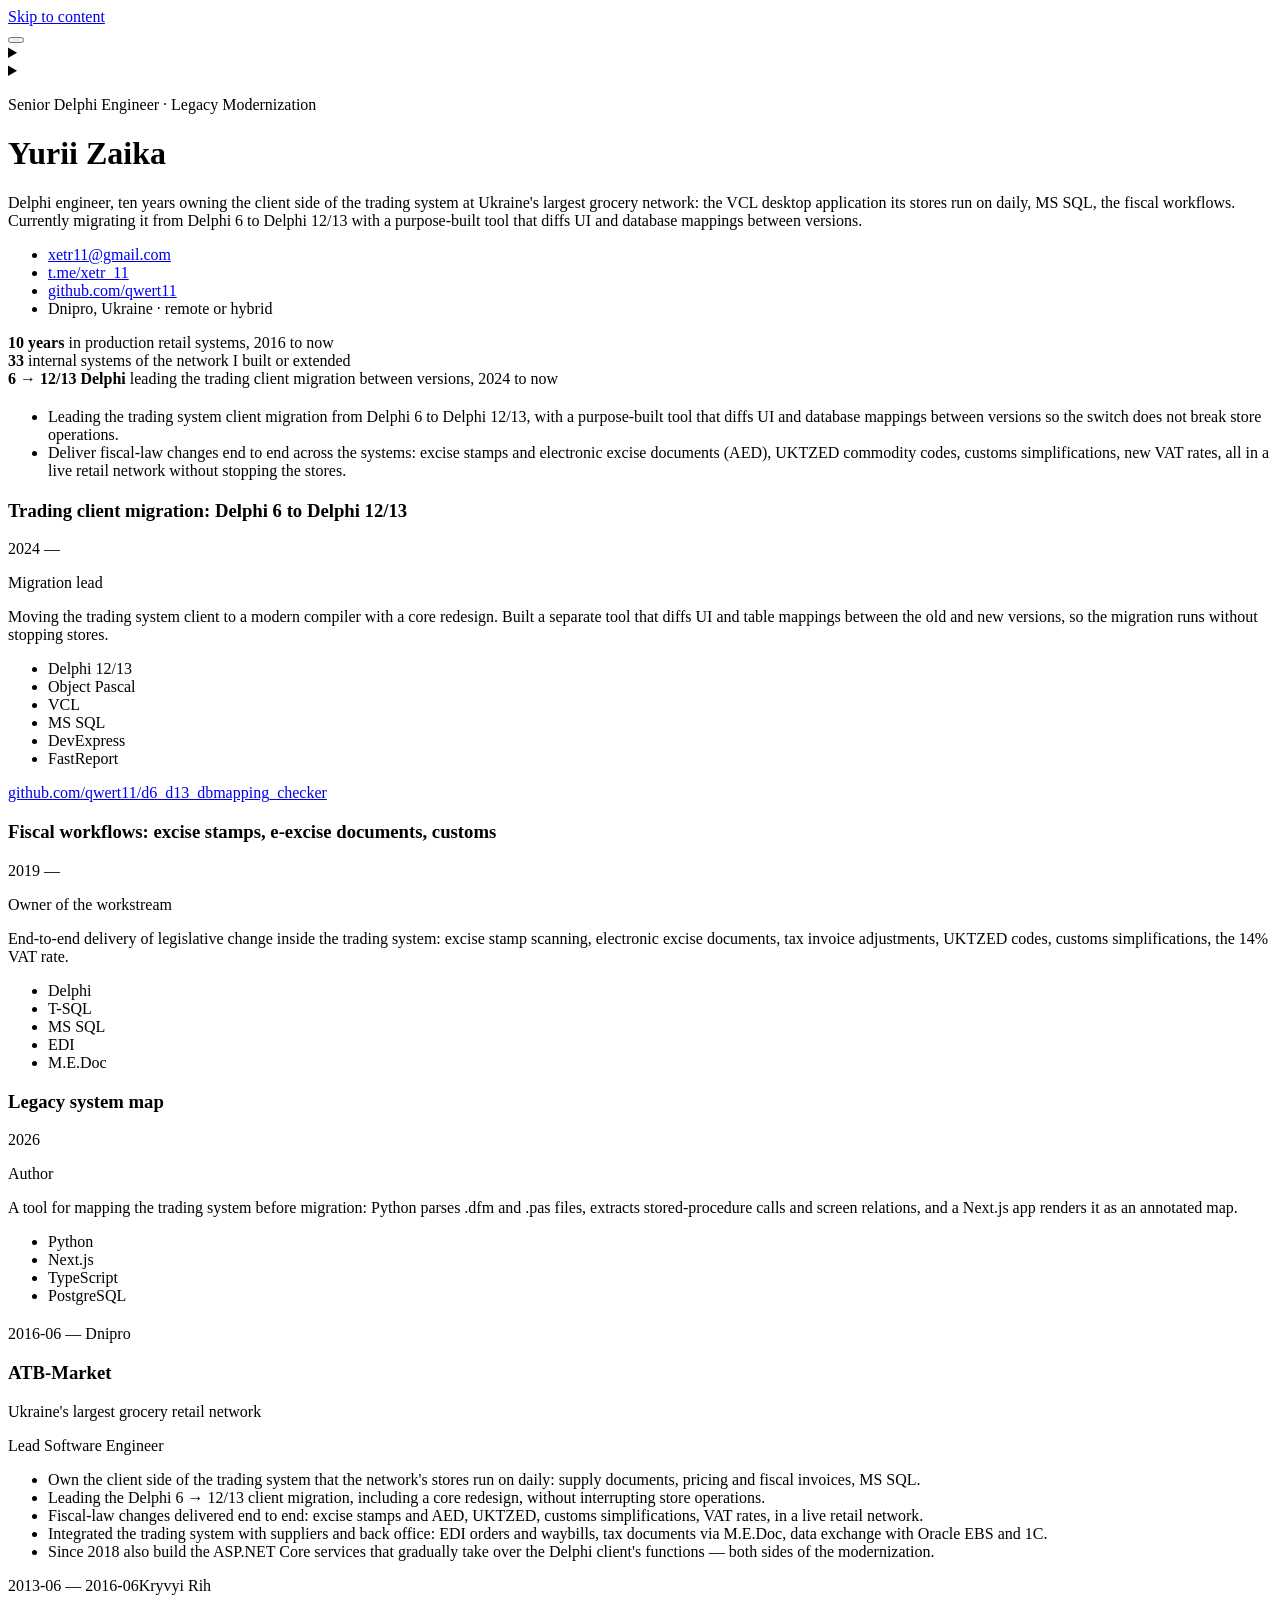
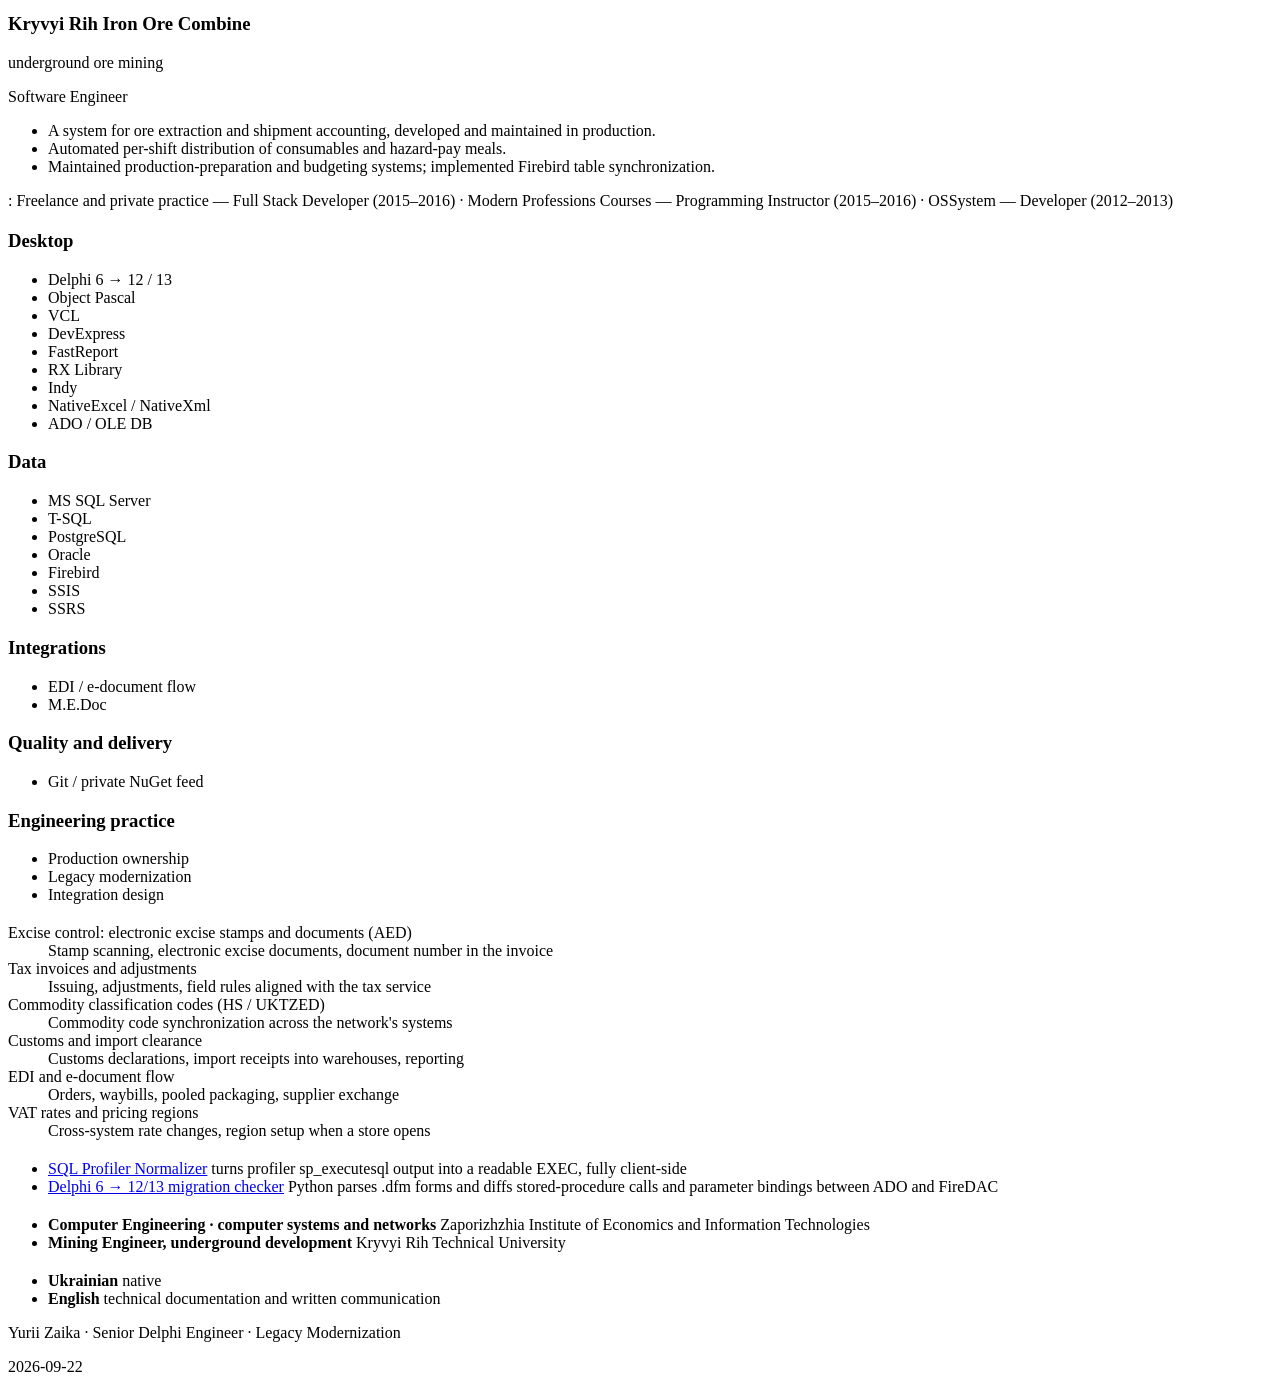
==== commit 4b6a1e65: "Шапка как в одностраничнике: закреплённая панель, управление в одну строку Профили переехали из hero" ====
--- a/output/delphi/index.html
+++ b/output/delphi/index.html
@@ -16,38 +16,8 @@
 
 <a class="skip" href="#main">Skip to content</a>
 
-<header class="hero">
-  <div class="wrap">
-    <div class="hero-grid">
-      <div class="hero-main">
-        <p class="eyebrow" data-i18n-target-title>Senior Delphi Engineer · Legacy Modernization</p>
-        <h1 data-i18n-name>Yurii Zaika</h1>
-        <p class="lead" data-i18n-summary>Delphi engineer, ten years owning the client side of the trading system at Ukraine's largest grocery network: the VCL desktop application its stores run on daily, MS SQL, the fiscal workflows. Currently migrating it from Delphi 6 to Delphi 12/13 with a purpose-built tool that diffs UI and database mappings between versions.</p>
-        <ul class="contacts">
-          <li><a href="mailto:xetr11@gmail.com">xetr11@gmail.com</a></li>
-          <li><a href="https://t.me/xetr_11" target="_blank" rel="noopener">t.me/xetr_11</a></li>
-          <li><a href="https://github.com/qwert11" target="_blank" rel="noopener">github.com/qwert11</a></li>
-          <li class="place" data-uk="Дніпро, Україна · віддалено або гібрид" data-en="Dnipro, Ukraine · remote or hybrid">Dnipro, Ukraine · remote or hybrid</li>
-        </ul>
-      </div>
-
-      <div class="controls">
-        <div class="ctl-row">
-          <div class="seg" role="group" aria-label="Theme">
-            <button type="button" data-theme-mode="auto"></button><button type="button" data-theme-mode="light"></button><button type="button" data-theme-mode="dark"></button>
-          </div>
-          <div class="seg" role="group" aria-label="Language">
-            <button type="button" data-lang="uk"></button><button type="button" data-lang="en"></button>
-          </div>
-        </div>
-        <div class="ctl-row downloads">
-          <a class="btn primary" href="./resume.pdf" data-dl-pdf data-i18n-btn-pdf></a>
-          <a class="btn" href="./resume.docx" data-dl-docx data-i18n-btn-word></a>
-          <a class="btn" href="./resume.md" data-dl-md data-i18n-btn-markdown></a>
-        </div>
-      </div>
-    </div>
-
+<header class="topbar">
+  <div class="topbar-in">
     <nav class="profiles" aria-label="Resume profiles">
       <span class="profiles-hint" data-i18n-profiles-hint></span>
       <a href="../index.html" class="" data-i18n-nav-full></a>
@@ -56,6 +26,38 @@
       <a href="../web/index.html" class="" data-i18n-nav-web></a>
       <a href="../ai/index.html" class="" data-i18n-nav-ai></a>
     </nav>
+    <div class="tools">
+      <button type="button" class="btn" data-theme-cycle aria-label="Theme"></button>
+      <details class="dd dd-lang">
+        <summary class="btn" data-i18n-lang-current></summary>
+        <div class="menu">
+          <button type="button" data-lang="uk"></button>
+          <button type="button" data-lang="en"></button>
+        </div>
+      </details>
+      <details class="dd dd-export">
+        <summary class="btn primary" data-i18n-export></summary>
+        <div class="menu">
+          <a href="./resume.pdf" data-dl-pdf data-i18n-btn-pdf></a>
+          <a href="./resume.docx" data-dl-docx data-i18n-btn-word></a>
+          <a href="./resume.md" data-dl-md data-i18n-btn-markdown></a>
+        </div>
+      </details>
+    </div>
+  </div>
+</header>
+
+<header class="hero">
+  <div class="wrap">
+    <p class="eyebrow" data-i18n-target-title>Senior Delphi Engineer · Legacy Modernization</p>
+    <h1 data-i18n-name>Yurii Zaika</h1>
+    <p class="lead" data-i18n-summary>Delphi engineer, ten years owning the client side of the trading system at Ukraine's largest grocery network: the VCL desktop application its stores run on daily, MS SQL, the fiscal workflows. Currently migrating it from Delphi 6 to Delphi 12/13 with a purpose-built tool that diffs UI and database mappings between versions.</p>
+    <ul class="contacts">
+      <li><a href="mailto:xetr11@gmail.com">xetr11@gmail.com</a></li>
+      <li><a href="https://t.me/xetr_11" target="_blank" rel="noopener">t.me/xetr_11</a></li>
+      <li><a href="https://github.com/qwert11" target="_blank" rel="noopener">github.com/qwert11</a></li>
+      <li class="place" data-uk="Дніпро, Україна · віддалено або гібрид" data-en="Dnipro, Ukraine · remote or hybrid">Dnipro, Ukraine · remote or hybrid</li>
+    </ul>
   </div>
 </header>
 
